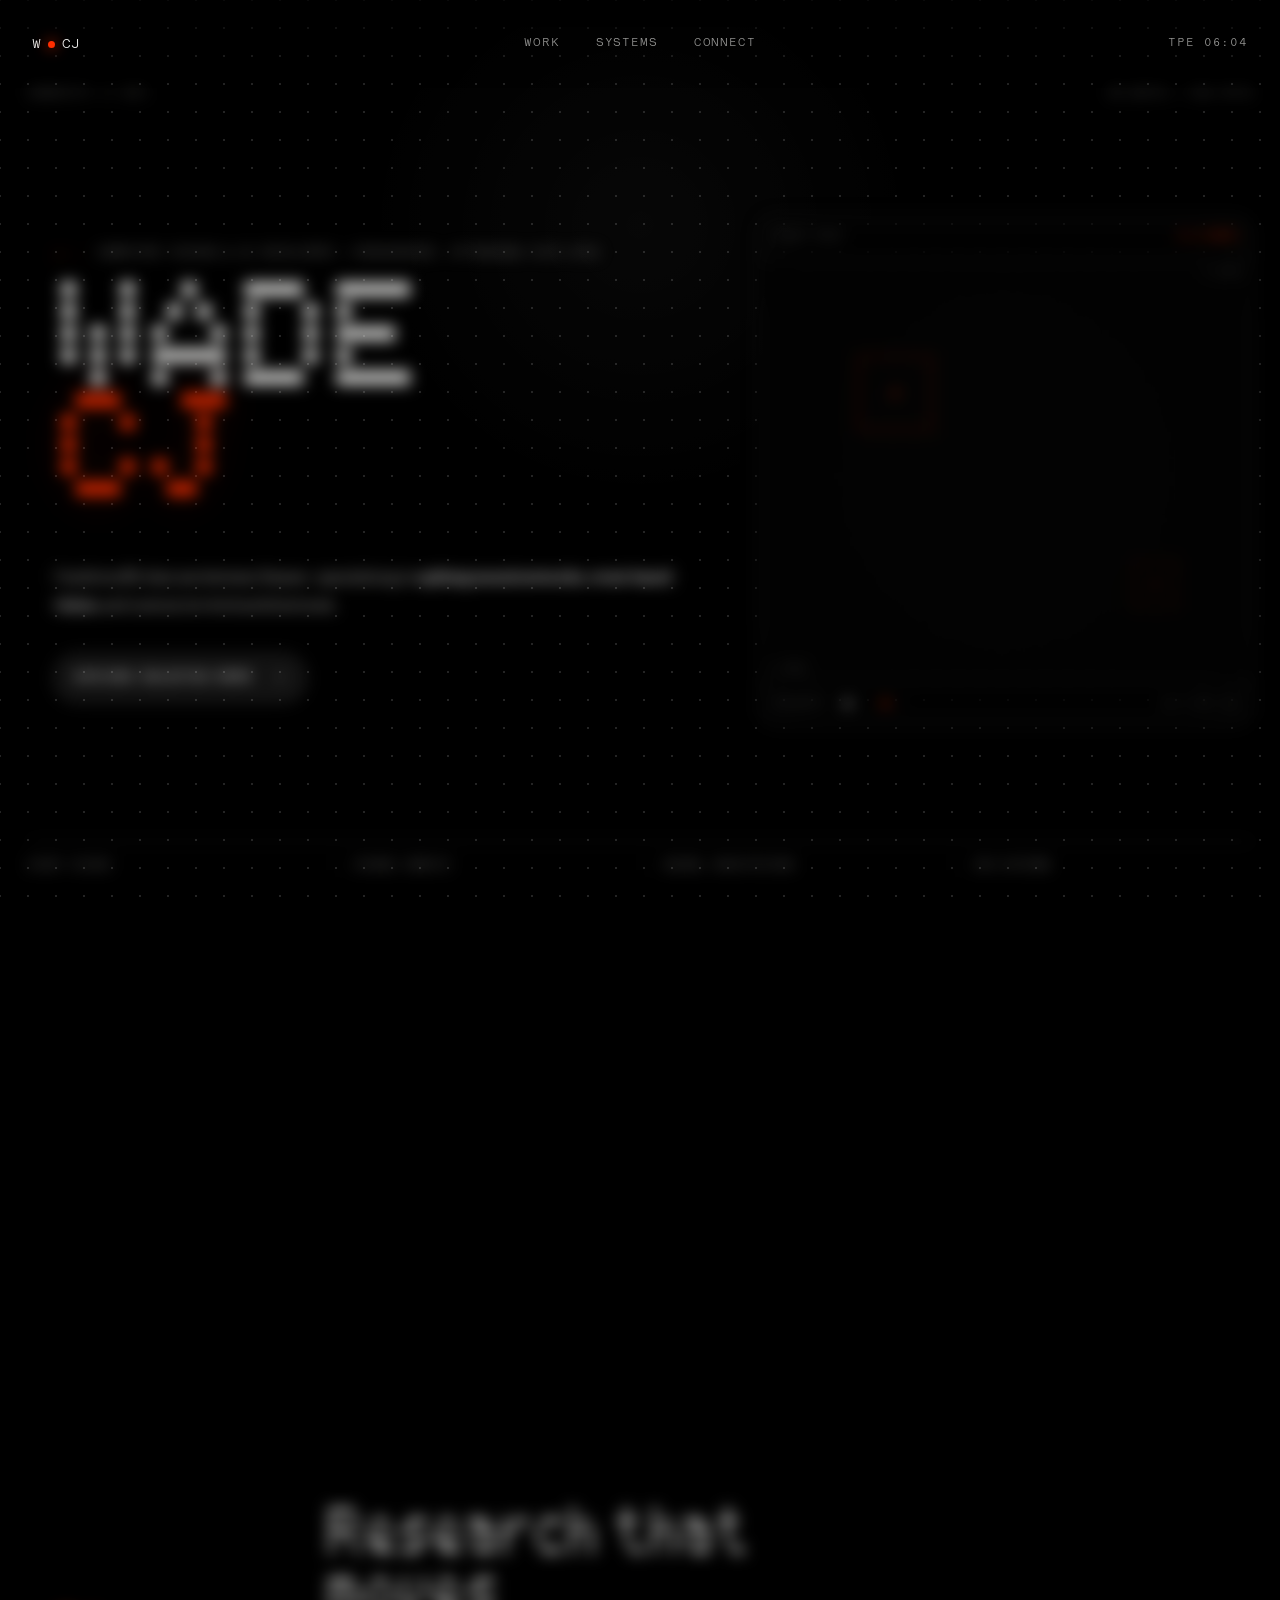
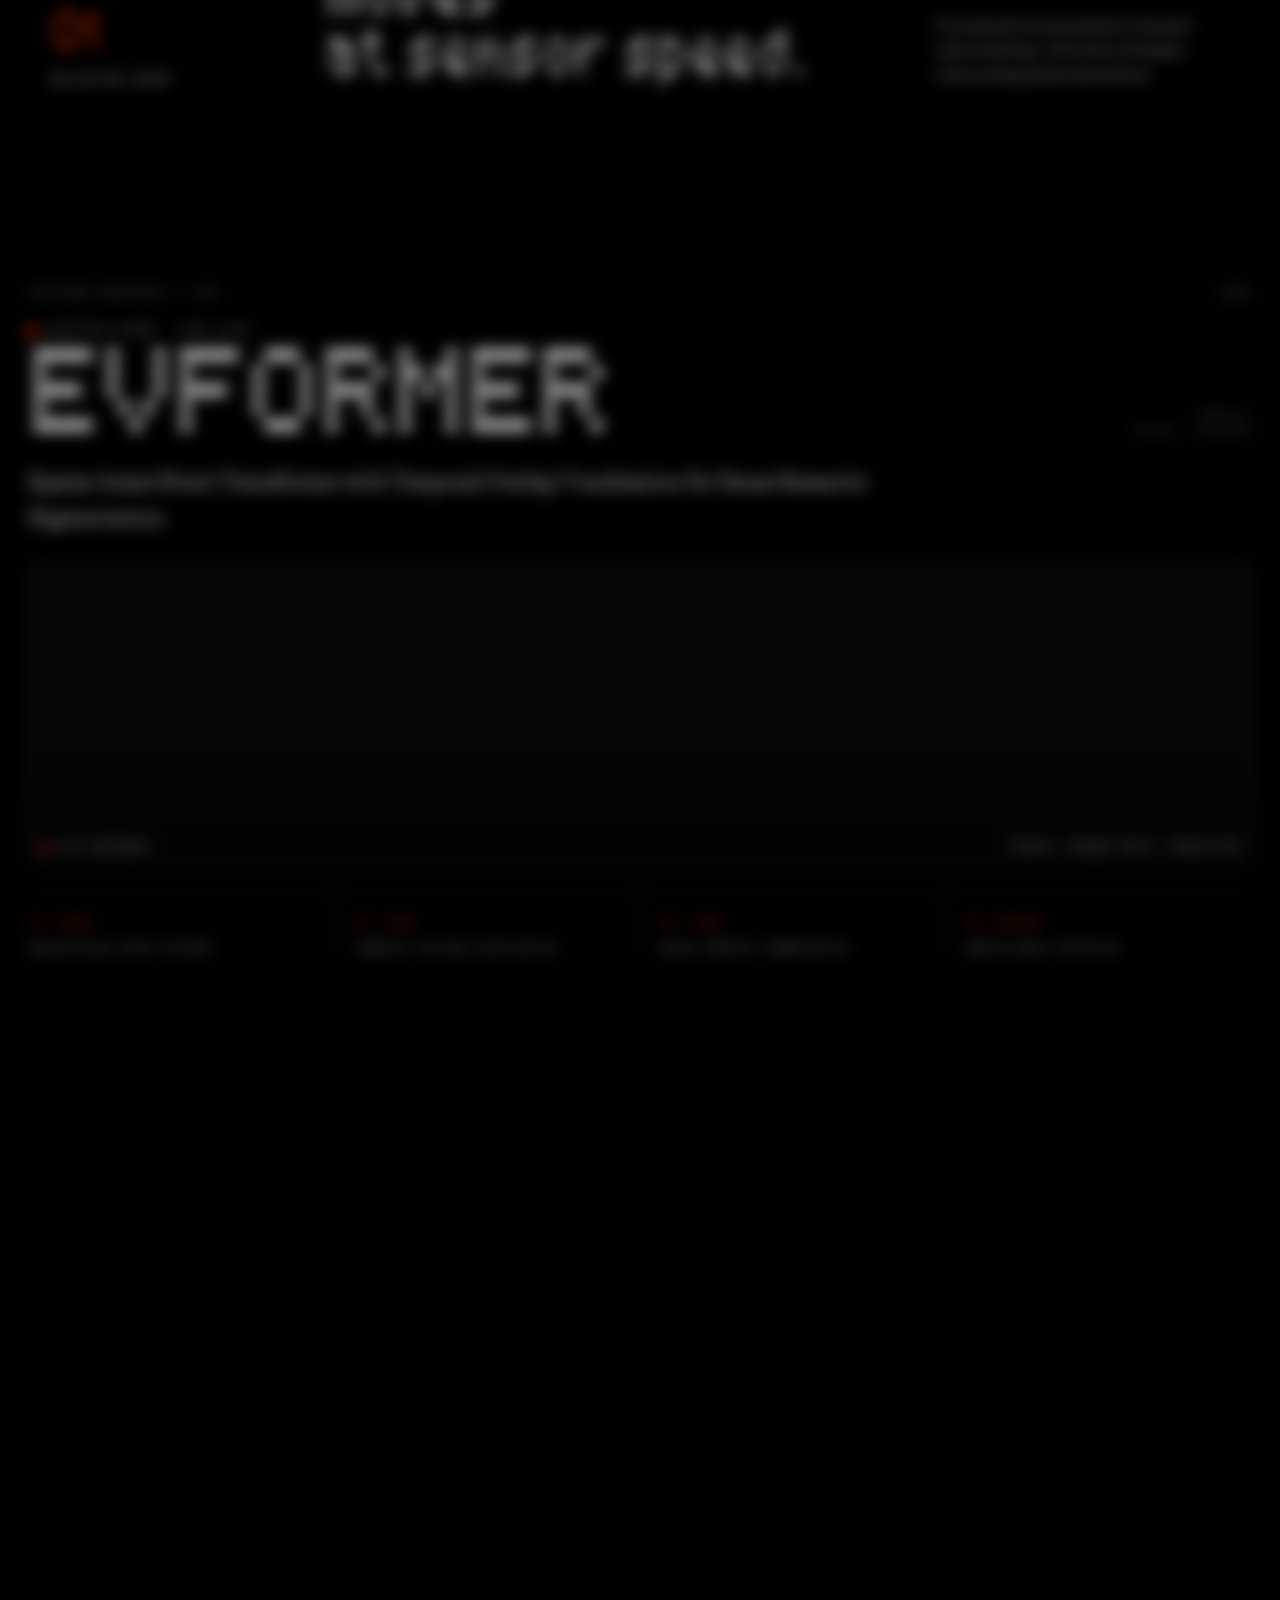
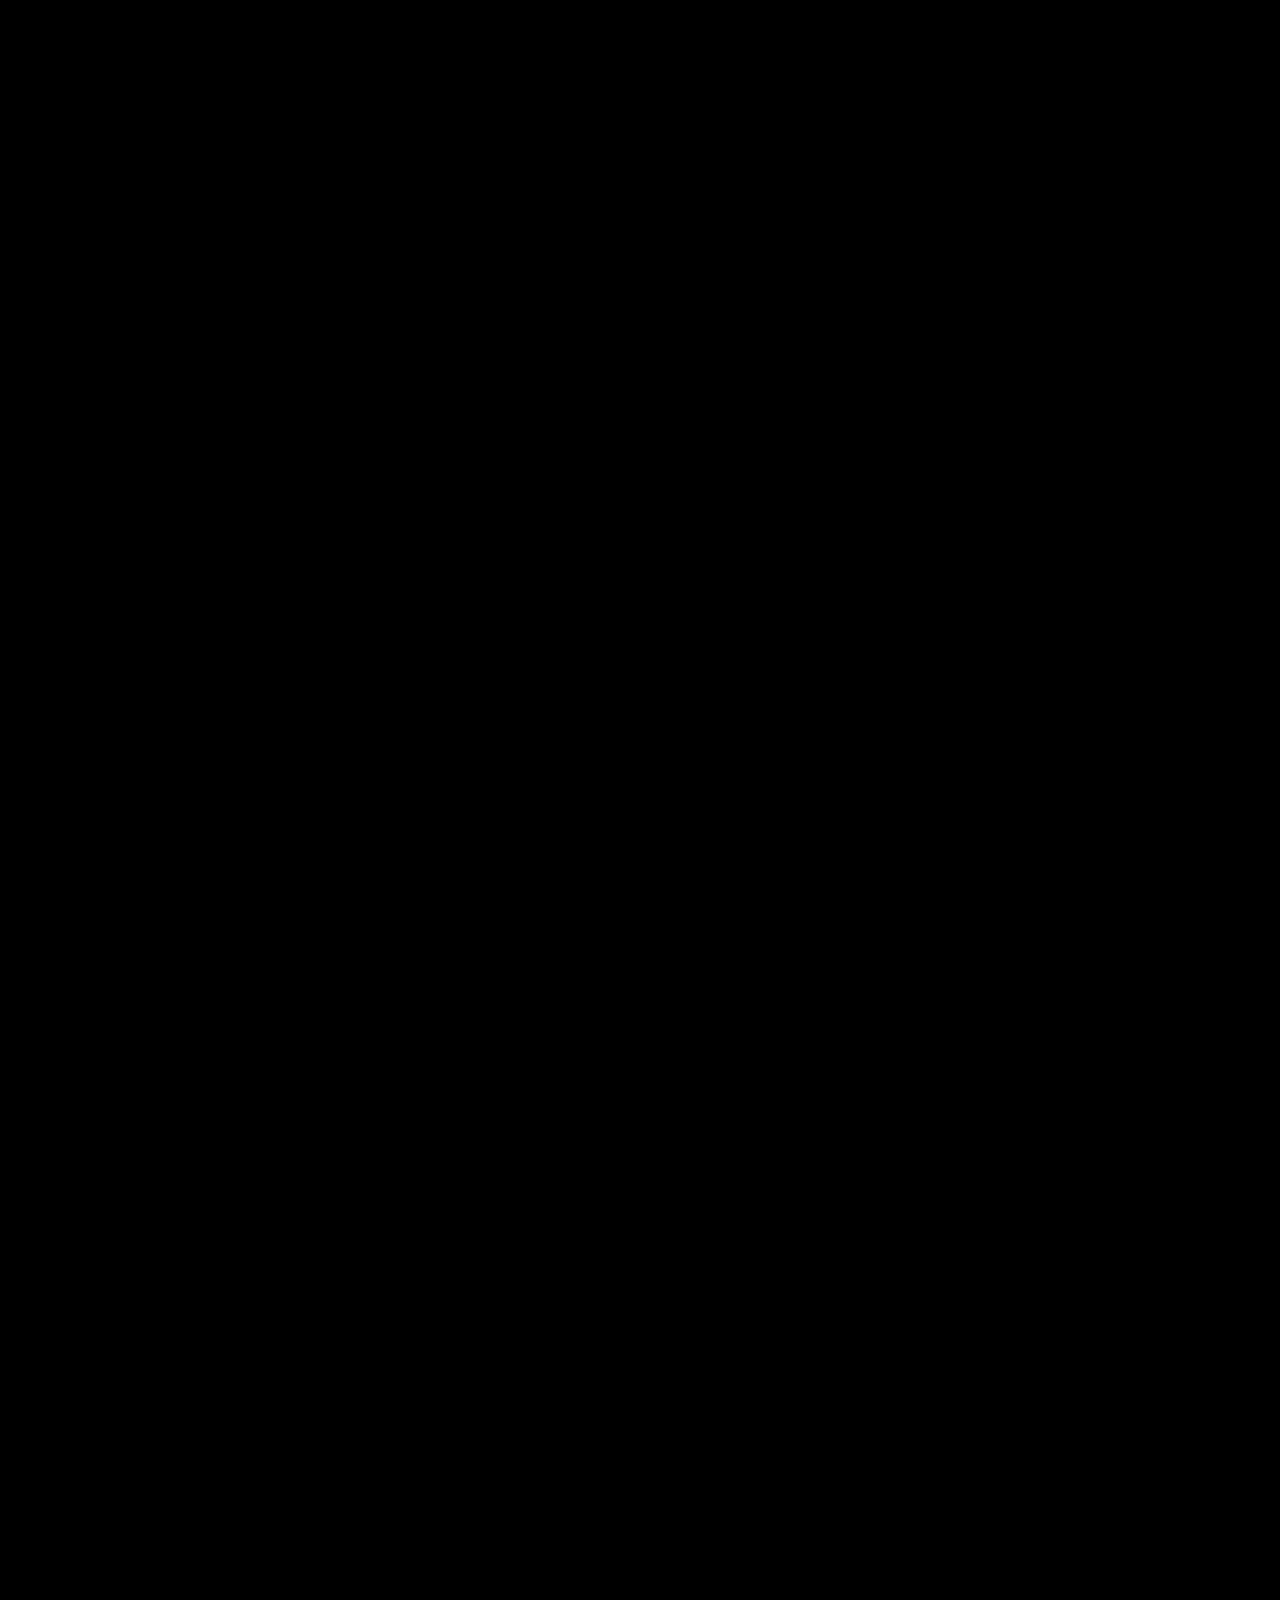
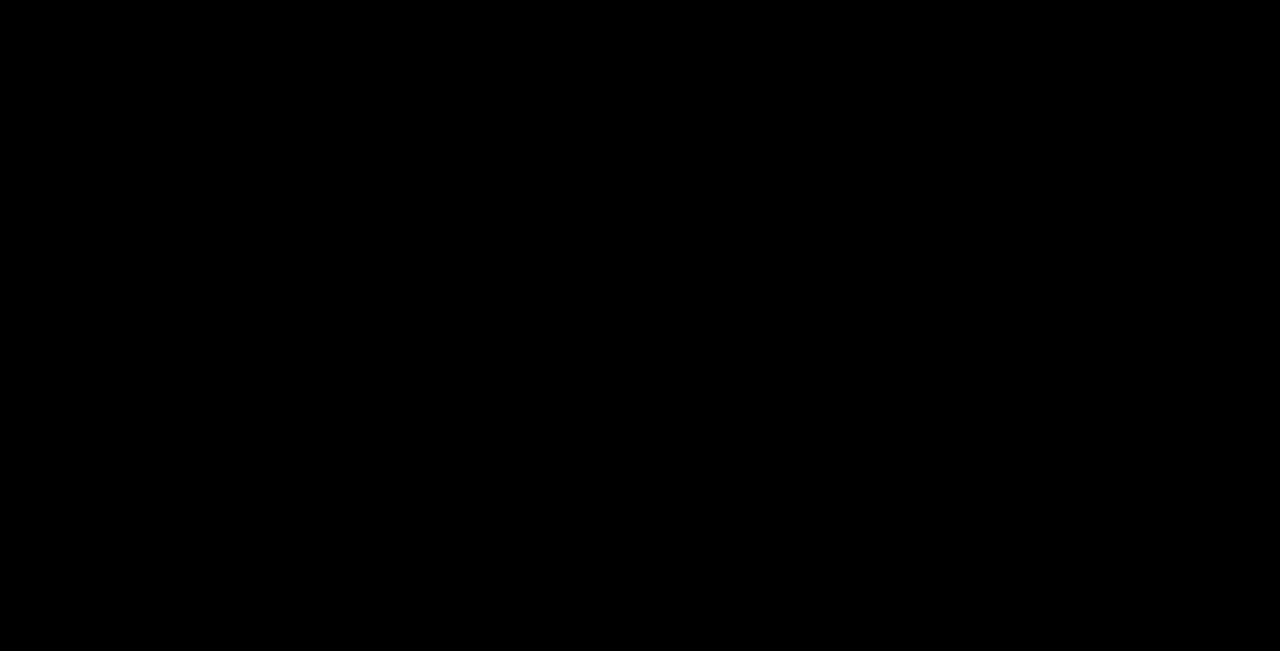
==== index.html @ f9ab69a1 "Add initial styles for the project including custom fonts and layout design" ====
<!doctype html>
<html lang="en">
  <head>
    <meta charset="UTF-8" />
    <meta name="viewport" content="width=device-width, initial-scale=1.0" />
    <meta
      name="description"
      content="Wade cJ"
    />
    <meta name="theme-color" content="#000000" />
    <title>Wade cJ — Computer Vision Researcher</title>
    <link rel="icon" href="favicon.svg" type="image/svg+xml" />
    <link rel="stylesheet" href="styles.css" />
    <script src="assets/portrait-edge-points.js" defer></script>
    <script src="script.js" defer></script>
  </head>
  <body>
    <a class="skip-link" href="#content">Skip to content</a>
    <div class="cursor-glow" aria-hidden="true"></div>

    <header class="site-header" aria-label="Primary navigation">
      <a class="monogram pressable" href="#top" aria-label="Wade cJ, home">
        <span>W</span><i></i><span>CJ</span>
      </a>
      <nav>
        <a href="#work">Work</a>
        <a href="#systems">Systems</a>
        <a href="#connect">Connect</a>
      </nav>
      <span class="header-index">TPE <span id="local-time">--:--</span></span>
    </header>

    <main id="content" class="page-shell">
      <section id="top" class="bento-card hero-card reveal" aria-labelledby="hero-title">
        <div class="card-chrome" aria-hidden="true">
          <span>IDENTITY // 001</span>
          <span>34.98°N — 135.75°E</span>
        </div>

        <div class="hero-copy">
          <div class="status-badge">
            <span class="status-loader" aria-hidden="true"> > > > > > > </span>
            <span>Computer vision & AI developer + researcher, attending CVCS 2026</span>
          </div>
          <p class="eyebrow"></p>
          <h1 id="hero-title">WADE<br /><span>CJ</span></h1>
          <p class="hero-tagline">
            I build stuffs that see between frames—specializing in
            <strong>spiking neural networks</strong>, <strong>event-based vision</strong>,
            and custom low-level architectures.
          </p>
          <div class="hero-actions">
            <a class="capsule-button pressable" href="#work">
              Explore selected work
              <span aria-hidden="true">↓</span>
            </a>
          </div>
        </div>

        <div class="hero-instrument" aria-label="Live event stream visualization">
          <div class="instrument-head">
            <span>EVENT FEED</span>
            <span class="live-readout">12.8 MEPS</span>
          </div>
          <div class="event-field" aria-hidden="true">
            <canvas id="event-canvas"></canvas>
            <div class="reticle reticle-a"></div>
            <div class="reticle reticle-b"></div>
            <span class="axis axis-x">X 0842</span>
            <span class="axis axis-y">Y 0196</span>
          </div>
          <div class="instrument-foot">
            <span>POLARITY <i class="positive"></i> + <i class="negative"></i> −</span>
            <span>Δt 0.001 ms</span>
          </div>
        </div>

        <div class="hero-meta" aria-label="Areas of focus">
          <span>EVENT VISION</span>
          <span>SPARSE COMPUTE</span>
          <span>NEURAL ARCHITECTURE</span>
          <span>GPU SYSTEMS</span>
        </div>
      </section>

      <section id="work" class="section-intro reveal" aria-labelledby="work-heading">
        <div>
          <span class="section-number">01</span>
          <p class="eyebrow">Selected work</p>
        </div>
        <h2 id="work-heading">Research that moves<br />at sensor speed.</h2>
        <p>
          From asynchronous perception to terminal-native rendering—built close to
          the signal, without hiding behind abstractions.
        </p>
      </section>

      <article class="bento-card publication-card reveal" aria-labelledby="evformer-title">
        <div class="card-chrome">
          <span>FEATURED RESEARCH // 002</span>
          <span>2026</span>
        </div>
        <div class="project-heading">
          <div>
            <span class="project-kind"><i></i> Accepted paper · CVCS 2026</span>
            <h2 id="evformer-title">EVFORMER</h2>
          </div>
          <span class="project-code">PAPER_01<br />STATUS / ACCEPTED</span>
        </div>
        <p class="project-lede">
          Sparse-Aware Event Transformer with Temporal Overlap Voxelization for
          Dense Semantic Segmentation.
        </p>

        <figure class="video-shell">
          <video autoplay loop muted playsinline preload="metadata">
            <source src="elements/chronospike_web.mp4" type="video/mp4" />
            Your browser does not support embedded video.
          </video>
          <figcaption>
            <span><i class="signal-dot"></i> LIVE INFERENCE</span>
            <span>EVENTS / GROUND TRUTH / PREDICTION</span>
          </figcaption>
        </figure>

        <div class="spec-strip">
          <div>
            <span>01 / INPUT</span>
            <p>Asynchronous event streams</p>
          </div>
          <div>
            <span>02 / CORE</span>
            <p>Temporal overlap voxelization</p>
          </div>
          <div>
            <span>03 / TASK</span>
            <p>Dense semantic segmentation</p>
          </div>
          <div>
            <span>04 / METHOD</span>
            <p>Sparse-aware attention</p>
          </div>
        </div>
      </article>

      <article class="bento-card terminal-card reveal" aria-labelledby="term-title">
        <div class="terminal-copy">
          <div class="card-chrome">
            <span>OPEN SOURCE // 003</span>
            <span>PUBLIC REPOSITORY</span>
          </div>
          <span class="project-kind"><i></i> Terminal rendering engine</span>
          <h2 id="term-title">TERM<wbr />RENDER3D</h2>
          <p class="project-lede">
            A high-performance renderer for images, video, cameras and 3D geometry—directly
            inside terminal buffers through ASCII, Unicode Braille and ANSI TrueColor.
          </p>
          <div class="stack-list" aria-label="Technology tags">
            <span>RASTERIZATION</span><span>CUDA</span><span>ANSI</span><span>3D GEOMETRY</span>
          </div>
          <a
            class="capsule-button capsule-light pressable"
            href="https://github.com/koji05303/termrender3d"
            target="_blank"
            rel="noreferrer"
          >
            View repository <span aria-hidden="true">↗</span>
          </a>
        </div>

        <div class="terminal-window" data-terminal-carousel aria-label="TermRender output preview">
          <div class="terminal-topbar">
            <span><i></i><i></i><i></i></span>
            <span>WADE@VISION: ~/TERMRENDER3D/<span data-terminal-path>BUFFER</span></span>
            <span data-terminal-count>01 / 07</span>
          </div>

          <div class="terminal-stage">
            <figure class="terminal-slide terminal-code-slide is-active" data-path="BUFFER" data-command="braille --color --fps 24">
              <pre aria-hidden="true"><code><span class="dim">$</span> python termrender.py video input.mp4 \
  --mode braille --color --fps 24

<span class="red">⣿⣿⣿⣿⣷⣄</span>      <span class="bright">⣀⣤⣶⣿⣿⣿⣿</span>
<span class="red">⣿⡿⠛⠻⣿⣿⣦</span>  <span class="bright">⣠⣿⣿⡿⠛⠉⠉</span>
<span class="red">⣿⡇  ⠈⢿⣿⣿</span><span class="bright">⣿⣿⣿⠋  ⣀⣀</span>
<span class="red">⣿⣧⡀  ⠈⣿⣿</span><span class="bright">⣿⣿⡇  ⣾⣿⣿</span>
<span class="red">⠹⣿⣿⣶⣾⣿⡿</span><span class="bright">⢿⣿⣿⣦⣀⣿⣿</span>
  <span class="red">⠉⠛⠛⠛⠉</span>    <span class="bright">⠙⠻⠿⠿⠛⠁</span>

<span class="dim">FRAME</span> 0842  <span class="dim">FPS</span> 24.0  <span class="dim">GPU</span> ON
<span class="red">▋</span></code></pre>
            </figure>
            <figure class="terminal-slide" data-path="AGERA.GIF" data-command="video agera.gif --mode braille --color">
              <img src="assets/termrender/agera.gif" alt="Animated ASCII rendering of a Koenigsegg Agera" loading="lazy" />
            </figure>
            <figure class="terminal-slide" data-path="SKULL.GIF" data-command="video skull.gif --mode braille --color">
              <img src="assets/termrender/skull.gif" alt="Animated green ASCII skull rendering" loading="lazy" />
            </figure>
            <figure class="terminal-slide" data-path="TEST-1.PNG" data-command="image test-1.png --mode braille --color">
              <img src="assets/termrender/test-1.png" alt="Color Braille portrait rendered by TermRender" loading="lazy" />
            </figure>
            <figure class="terminal-slide" data-path="TEST-2.PNG" data-command="image test-2.png --mode braille --color">
              <img src="assets/termrender/test-2.png" alt="Color Braille character portrait rendered by TermRender" loading="lazy" />
            </figure>
            <figure class="terminal-slide" data-path="CHAD.PNG" data-command="image chad.png --mode braille --color">
              <img src="assets/termrender/chad.png" alt="Color Braille portrait rendered by TermRender" loading="lazy" />
            </figure>
          </div>

          <div class="terminal-commandbar">
            <span><i aria-hidden="true">$</i> termrender.py <span data-terminal-command>braille --color --fps 24</span></span>
            <div class="terminal-pagination" aria-hidden="true">
              <i class="is-active"></i><i></i><i></i><i></i><i></i><i></i><i></i>
            </div>
            <div class="terminal-nav">
              <button class="pressable" type="button" data-terminal-prev aria-label="Previous terminal output">←</button>
              <button class="pressable" type="button" data-terminal-next aria-label="Next terminal output">→</button>
            </div>
          </div>
        </div>
      </article>

      <section id="systems" class="bento-card systems-card reveal" aria-labelledby="systems-title">
        <div class="card-chrome">
          <span>CORE ENGINE // 004</span>
          <span>CAPABILITY MATRIX</span>
        </div>
        <div class="systems-heading">
          <div>
            <p class="eyebrow">System specifications</p>
            <h2 id="systems-title">UNDER THE<br />ABSTRACTION.</h2>
          </div>
          <p>
            Focused on the computational substrate: custom operators, memory-aware
            pipelines, sparse representations, and real-time deployment.
          </p>
        </div>

        <div class="matrix-grid">
          <article class="matrix-item">
            <span class="matrix-index">01</span>
            <h3>Parallel Computing<br />&amp; CUDA</h3>
            <p>Custom CUDA kernels · TensorRT optimization · GPU memory management · parallel acceleration</p>
            <div class="meter"><i style="--meter: 92%"></i></div>
          </article>
          <article class="matrix-item">
            <span class="matrix-index">02</span>
            <h3>Neural<br />Architectures</h3>
            <p>Spiking neural networks · Vision Transformers · sparse event processing · custom layers</p>
            <div class="meter"><i style="--meter: 96%"></i></div>
          </article>
          <article class="matrix-item">
            <span class="matrix-index">03</span>
            <h3>Systems &amp;<br />Programming</h3>
            <p>C++17/20 · modern Python · Linux systems · real-time inference · embedded edge deployment</p>
            <div class="meter"><i style="--meter: 88%"></i></div>
          </article>
          <article class="matrix-item">
            <span class="matrix-index">04</span>
            <h3>Computer<br />Vision</h3>
            <p>Dense segmentation · event sensors · 3D geometry · software rasterization · temporal modeling</p>
            <div class="meter"><i style="--meter: 94%"></i></div>
          </article>
        </div>
      </section>

      <footer id="connect" class="bento-card footer-card reveal">
        <div class="footer-signal" aria-hidden="true">
          <span>●</span><span>●</span><span>●</span><span>●</span><span>●</span>
        </div>
        <p class="eyebrow">Have a difficult vision problem?</p>
        <h2>LET'S BUILD WHAT<br /><span>SEES NEXT.</span></h2>
        <div class="connect-links">
          <a class="capsule-button capsule-light pressable" href="mailto:face11142@gmail.com">
            Email Wade <span aria-hidden="true">↗</span>
          </a>
          <a
            class="capsule-button capsule-outline pressable"
            href="https://github.com/koji05303"
            target="_blank"
            rel="noreferrer"
          >
            GitHub / @koji05303 <span aria-hidden="true">↗</span>
          </a>
        </div>
        <div class="footer-meta">
          <span>HAND-CRAFTED WITH VANILLA JS + PURE CSS</span>
          <span>NO FRAMEWORKS // ZERO RUNTIME DEPENDENCIES</span>
          <span>© <span id="year">2026</span> WADE CJ</span>
        </div>
      </footer>
    </main>
  </body>
</html>
---- styles.css ----
@font-face {
  font-family: "Ndot 55";
  src: url("fonts/nothingfont-main/fonts/Ndot55-Regular.otf") format("opentype");
  font-style: normal;
  font-weight: 400;
  font-display: swap;
}

@font-face {
  font-family: "NType 82";
  src: url("fonts/nothingfont-main/fonts/NType82-Regular.otf") format("opentype");
  font-style: normal;
  font-weight: 400;
  font-display: swap;
}

@font-face {
  font-family: "NType 82";
  src: url("fonts/nothingfont-main/fonts/NType82-Headline.otf") format("opentype");
  font-style: normal;
  font-weight: 600;
  font-display: swap;
}

@font-face {
  font-family: "Lettera Mono LL";
  src: url("fonts/nothingfont-main/fonts/LetteraMonoLL-Light.otf") format("opentype");
  font-style: normal;
  font-weight: 300;
  font-display: swap;
}

@font-face {
  font-family: "Lettera Mono LL";
  src: url("fonts/nothingfont-main/fonts/LetteraMonoLL-Regular.otf") format("opentype");
  font-style: normal;
  font-weight: 400;
  font-display: swap;
}

@font-face {
  font-family: "Lettera Mono LL";
  src: url("fonts/nothingfont-main/fonts/LetteraMonoLL-Medium.otf") format("opentype");
  font-style: normal;
  font-weight: 500;
  font-display: swap;
}

:root {
  --bg: #000;
  --surface: rgba(18, 18, 18, 0.78);
  --surface-heavy: rgba(10, 10, 10, 0.94);
  --line: rgba(255, 255, 255, 0.13);
  --line-bright: rgba(255, 255, 255, 0.28);
  --text: #f5f5f3;
  --secondary: #9a9a98;
  --dim: #5d5d5b;
  --red: #ff2e00;
  --radius: 24px;
  --display: "Ndot 55", ui-monospace, monospace;
  --body: "NType 82", -apple-system, BlinkMacSystemFont, "Segoe UI", sans-serif;
  --mono: "Lettera Mono LL", "SFMono-Regular", Consolas, monospace;
}

* {
  box-sizing: border-box;
}

html {
  color-scheme: dark;
  scroll-behavior: smooth;
  scroll-snap-type: y mandatory;
}

body {
  min-width: 320px;
  margin: 0;
  position: relative;
  isolation: isolate;
  background-color: var(--bg);
  background-image: radial-gradient(circle, rgba(255, 255, 255, 0.15) 0.7px, transparent 0.85px);
  background-position: 14px 14px;
  background-size: 28px 28px;
  background-attachment: fixed;
  color: var(--text);
  font-family: var(--body);
  -webkit-font-smoothing: antialiased;
  text-rendering: optimizeLegibility;
  overflow-x: hidden;
}

::selection {
  background: var(--red);
  color: white;
}

a {
  color: inherit;
}

.skip-link {
  position: fixed;
  z-index: 100;
  top: 0.75rem;
  left: 0.75rem;
  padding: 0.75rem 1rem;
  background: white;
  color: black;
  transform: translateY(-180%);
}

.skip-link:focus {
  transform: translateY(0);
}

.cursor-glow {
  position: fixed;
  z-index: -1;
  width: 42rem;
  height: 42rem;
  left: 0;
  top: 0;
  border-radius: 50%;
  pointer-events: none;
  opacity: 0.7;
  background: radial-gradient(circle, rgba(255, 255, 255, 0.045), transparent 63%);
  transform: translate3d(calc(var(--pointer-x, 50vw) - 50%), calc(var(--pointer-y, 25vh) - 50%), 0);
}

.site-header {
  position: fixed;
  z-index: 20;
  top: 0;
  left: 0;
  width: 100%;
  height: 88px;
  margin: 0;
  padding: 0 32px;
  display: grid;
  grid-template-columns: 1fr auto 1fr;
  align-items: center;
  background: linear-gradient(to bottom, rgba(0, 0, 0, 0.72), transparent);
}

.monogram {
  width: max-content;
  display: flex;
  align-items: center;
  gap: 7px;
  font-family: var(--mono);
  font-size: 0.8rem;
  text-decoration: none;
  will-change: transform;
}

.monogram i {
  width: 7px;
  height: 7px;
  border-radius: 50%;
  background: var(--red);
  box-shadow: 0 0 14px var(--red);
}

.site-header nav {
  display: flex;
  align-items: center;
  gap: 2.25rem;
}

.site-header nav a,
.header-index {
  color: var(--secondary);
  font-family: var(--mono);
  font-size: 0.68rem;
  letter-spacing: 0.08em;
  text-decoration: none;
  text-transform: uppercase;
}

.site-header nav a {
  position: relative;
  transition: color 160ms linear;
}

.site-header nav a::after {
  content: "";
  position: absolute;
  right: 0;
  bottom: -7px;
  left: 0;
  height: 1px;
  background: var(--red);
  transform: scaleX(0);
  transform-origin: right;
  transition: transform 240ms cubic-bezier(0.2, 0.8, 0.2, 1);
}

.site-header nav a:hover,
.site-header nav a:focus-visible {
  color: white;
}

.site-header nav a:hover::after,
.site-header nav a:focus-visible::after {
  transform: scaleX(1);
  transform-origin: left;
}

.header-index {
  justify-self: end;
}

.page-shell {
  width: 100%;
  margin: 0;
  display: grid;
  gap: 0;
}

.page-shell > * {
  min-height: 100svh;
  scroll-snap-align: start;
  scroll-snap-stop: always;
}

.bento-card {
  position: relative;
  isolation: isolate;
  overflow: hidden;
  border: 0;
  border-radius: 0;
  background: transparent;
  box-shadow: none;
}

.card-chrome {
  display: flex;
  justify-content: space-between;
  align-items: center;
  gap: 1rem;
  color: var(--dim);
  font-family: var(--mono);
  font-size: 0.62rem;
  font-weight: 500;
  letter-spacing: 0.1em;
  text-transform: uppercase;
}

.hero-card {
  min-height: 100svh;
  padding: 112px 28px 28px;
  display: grid;
  grid-template: auto 1fr auto / minmax(0, 1.15fr) minmax(360px, 0.85fr);
  column-gap: clamp(2rem, 5vw, 7rem);
}

.hero-card::after {
  content: none;
}

.hero-card > .card-chrome {
  grid-column: 1 / -1;
}

.hero-copy {
  min-width: 0;
  align-self: center;
  padding: clamp(3rem, 8vh, 7.5rem) 0 4rem clamp(0rem, 2vw, 2rem);
}

.status-badge,
.project-kind {
  display: inline-flex;
  align-items: center;
  gap: 0.65rem;
  color: var(--secondary);
  font-family: var(--mono);
  font-size: 0.66rem;
  letter-spacing: 0.08em;
  text-transform: uppercase;
}

.status-loader {
  width: 2.1rem;
  flex: none;
  overflow: hidden;
  color: transparent;
  background: linear-gradient(
    90deg,
    rgba(255, 46, 0, 0.12) 0%,
    rgba(255, 46, 0, 0.45) 28%,
    #ff2e00 50%,
    rgba(255, 46, 0, 0.45) 72%,
    rgba(255, 46, 0, 0.12) 100%
  );
  background-size: 220% 100%;
  background-position: 100% 50%;
  background-clip: text;
  -webkit-background-clip: text;
  font-family: var(--display);
  font-size: 1rem;
  line-height: 0.6;
  letter-spacing: 0.13em;
  white-space: nowrap;
  animation: status-gradient 2.8s ease-in-out infinite alternate;
}

@keyframes status-gradient {
  0% { background-position: 100% 50%; opacity: 0.42; }
  50% { opacity: 1; }
  100% { background-position: 0% 50%; opacity: 0.42; }
}

.signal-dot,
.project-kind i {
  width: 7px;
  height: 7px;
  flex: none;
  border-radius: 50%;
  background: var(--red);
  box-shadow: 0 0 10px rgba(255, 46, 0, 0.9);
  animation: signal-pulse 1.8s ease-in-out infinite;
}

@keyframes signal-pulse {
  50% { opacity: 0.35; transform: scale(0.78); }
}

.eyebrow {
  margin: 1.8rem 0 1rem;
  color: var(--secondary);
  font-family: var(--mono);
  font-size: 0.7rem;
  font-weight: 500;
  letter-spacing: 0.11em;
  text-transform: uppercase;
}

.hero-copy h1 {
  margin: 0;
  font-family: var(--display);
  font-size: clamp(5rem, 11.5vw, 11rem);
  font-weight: 400;
  letter-spacing: 0.025em;
  line-height: 0.75;
}

.hero-copy h1 span {
  color: var(--red);
  text-shadow: 0 0 40px rgba(255, 46, 0, 0.18);
}

.hero-tagline {
  max-width: 44rem;
  margin: clamp(2.8rem, 6vh, 5rem) 0 0;
  color: #c1c1bf;
  font-size: clamp(1rem, 1.25vw, 1.2rem);
  line-height: 1.72;
}

.hero-tagline strong {
  color: white;
  font-weight: 600;
}

.hero-actions {
  margin-top: 2.1rem;
  display: flex;
  align-items: center;
  gap: 1.5rem;
  flex-wrap: wrap;
}

.capsule-button {
  min-height: 48px;
  padding: 0.85rem 1.25rem;
  display: inline-flex;
  justify-content: center;
  align-items: center;
  gap: 1.5rem;
  border: 1px solid rgba(255, 255, 255, 0.2);
  border-radius: 999px;
  background: rgba(255, 255, 255, 0.07);
  color: white;
  font-family: var(--mono);
  font-size: 0.68rem;
  font-weight: 500;
  letter-spacing: 0.04em;
  text-decoration: none;
  text-transform: uppercase;
  transition: border-color 180ms linear, background 180ms linear;
  will-change: transform;
}

.capsule-button:hover,
.capsule-button:focus-visible {
  border-color: rgba(255, 255, 255, 0.55);
  background: rgba(255, 255, 255, 0.12);
}

.capsule-light {
  border-color: white;
  background: white;
  color: black;
}

.capsule-light:hover,
.capsule-light:focus-visible {
  border-color: #d8d8d6;
  background: #d8d8d6;
}

.capsule-outline {
  background: transparent;
}

.text-link {
  color: var(--secondary);
  font-family: var(--mono);
  font-size: 0.67rem;
  text-underline-offset: 5px;
  transition: color 160ms linear;
}

.text-link:hover {
  color: white;
}

.hero-instrument {
  min-width: 0;
  align-self: center;
  height: clamp(310px, 43vw, 510px);
  border: 1px solid var(--line);
  border-radius: 18px;
  background: rgba(0, 0, 0, 0.75);
  box-shadow: inset 0 0 70px rgba(255, 255, 255, 0.025);
  overflow: hidden;
}

.instrument-head,
.instrument-foot {
  height: 42px;
  padding: 0 14px;
  display: flex;
  align-items: center;
  justify-content: space-between;
  color: var(--dim);
  font-family: var(--mono);
  font-size: 0.57rem;
  letter-spacing: 0.08em;
}

.instrument-head {
  border-bottom: 1px solid var(--line);
}

.instrument-foot {
  border-top: 1px solid var(--line);
}

.live-readout {
  color: var(--red);
}

.instrument-foot i {
  width: 5px;
  height: 5px;
  margin: 0 3px 0 10px;
  display: inline-block;
}

.instrument-foot .positive { background: white; }
.instrument-foot .negative { background: var(--red); }

.event-field {
  position: relative;
  height: calc(100% - 84px);
  overflow: hidden;
  background-color: #030303;
  background-image: radial-gradient(circle, rgba(255,255,255,.16) .75px, transparent .9px);
  background-position: 11px 11px;
  background-size: 22px 22px;
}

.event-field::after {
  content: "";
  position: absolute;
  inset: 0;
  background: radial-gradient(circle at center, transparent 20%, rgba(0,0,0,.55) 95%);
  pointer-events: none;
}

#event-canvas {
  width: 100%;
  height: 100%;
  display: block;
}

.reticle {
  position: absolute;
  z-index: 2;
  width: 74px;
  height: 74px;
  border: 1px solid rgba(255, 46, 0, 0.45);
  pointer-events: none;
}

.reticle::before,
.reticle::after {
  content: "";
  position: absolute;
  background: var(--red);
}

.reticle::before { width: 9px; height: 1px; left: 50%; top: 50%; transform: translateX(-50%); }
.reticle::after { width: 1px; height: 9px; left: 50%; top: 50%; transform: translateY(-50%); }
.reticle-a { left: 20%; top: 23%; }
.reticle-b { right: 15%; bottom: 18%; width: 45px; height: 45px; opacity: 0.55; }

.axis {
  position: absolute;
  z-index: 2;
  color: var(--dim);
  font-family: var(--mono);
  font-size: 0.52rem;
}

.axis-x { bottom: 9px; left: 11px; }
.axis-y { top: 9px; right: 11px; }

.hero-meta {
  grid-column: 1 / -1;
  padding: 18px 0 0;
  border-top: 1px solid var(--line);
  display: grid;
  grid-template-columns: repeat(4, 1fr);
  gap: 1rem;
  color: var(--secondary);
  font-family: var(--mono);
  font-size: 0.58rem;
  letter-spacing: 0.09em;
}

.hero-meta span:not(:first-child) {
  padding-left: 1rem;
  border-left: 1px solid var(--line);
}

.section-intro {
  min-height: 100svh;
  padding: 7rem clamp(1rem, 4vw, 4rem);
  display: grid;
  grid-template-columns: 0.5fr 1.25fr 0.65fr;
  align-items: end;
  gap: 3rem;
}

.section-number {
  color: var(--red);
  font-family: var(--display);
  font-size: 3.2rem;
  letter-spacing: 0.025em;
}

.section-intro .eyebrow {
  margin: 1rem 0 0;
}

.section-intro h2,
.systems-heading h2,
.footer-card h2 {
  margin: 0;
  font-family: var(--display);
  font-weight: 400;
  letter-spacing: 0.025em;
  line-height: 0.95;
}

.section-intro h2 {
  font-size: clamp(2.3rem, 5vw, 5.5rem);
}

.section-intro > p,
.systems-heading > p {
  margin: 0;
  color: var(--secondary);
  font-size: 0.9rem;
  line-height: 1.7;
}

.publication-card,
.systems-card {
  padding: 112px 28px 28px;
}

.project-heading {
  margin-top: clamp(2rem, 4.5vh, 3.5rem);
  display: flex;
  justify-content: space-between;
  align-items: end;
  gap: 2rem;
}

.project-heading h2,
.terminal-copy h2 {
  margin: 0.6rem 0 0;
  font-family: var(--display);
  font-weight: 400;
  letter-spacing: 0.025em;
  line-height: 0.87;
}

.project-heading h2 {
  font-size: clamp(4rem, 10vw, 9.5rem);
}

.project-code {
  padding-bottom: 0.6rem;
  color: var(--dim);
  font-family: var(--mono);
  font-size: 0.6rem;
  line-height: 1.7;
  text-align: right;
}

.project-lede {
  max-width: 55rem;
  margin: 1.5rem 0 2.7rem;
  color: #b7b7b4;
  font-size: clamp(1rem, 1.8vw, 1.45rem);
  line-height: 1.55;
}

.video-shell {
  position: relative;
  width: 100%;
  aspect-ratio: 4 / 1;
  margin: 0;
  border: 1px solid var(--line);
  border-radius: 16px;
  overflow: hidden;
  background: #050505;
}

.video-shell::after {
  content: "";
  position: absolute;
  inset: 0;
  pointer-events: none;
  background:
    linear-gradient(to bottom, transparent 55%, rgba(0,0,0,.58)),
    repeating-linear-gradient(to bottom, transparent 0, transparent 3px, rgba(255,255,255,.025) 4px);
}

.video-shell video {
  width: 100%;
  height: 100%;
  display: block;
  object-fit: cover;
}

.video-shell figcaption {
  position: absolute;
  z-index: 2;
  right: 13px;
  bottom: 12px;
  left: 13px;
  display: flex;
  justify-content: space-between;
  color: rgba(255,255,255,.72);
  font-family: var(--mono);
  font-size: 0.55rem;
  letter-spacing: .08em;
}

.video-shell figcaption span {
  display: flex;
  align-items: center;
  gap: .5rem;
}

.video-shell figcaption .signal-dot {
  width: 5px;
  height: 5px;
}

.spec-strip {
  display: grid;
  grid-template-columns: repeat(4, 1fr);
  border-top: 1px solid var(--line);
  margin-top: 2.3rem;
}

.spec-strip > div {
  padding: 1.4rem 1.2rem 0 0;
}

.spec-strip > div + div {
  padding-left: 1.2rem;
  border-left: 1px solid var(--line);
}

.spec-strip span,
.matrix-index {
  color: var(--red);
  font-family: var(--mono);
  font-size: 0.56rem;
  letter-spacing: 0.08em;
}

.spec-strip p {
  margin: 0.7rem 0 0;
  color: var(--secondary);
  font-family: var(--mono);
  font-size: 0.66rem;
  line-height: 1.55;
}

.terminal-card {
  min-height: 100svh;
  padding-top: 88px;
  display: grid;
  grid-template-columns: 0.88fr 1.12fr;
  background: transparent;
}

.terminal-copy {
  padding: 28px;
  display: flex;
  flex-direction: column;
  align-items: flex-start;
}

.terminal-copy .card-chrome {
  width: 100%;
  margin-bottom: auto;
}

.terminal-copy h2 {
  max-width: 100%;
  font-size: clamp(3.2rem, 6vw, 6.5rem);
}

.terminal-copy .project-lede {
  font-size: clamp(.95rem, 1.3vw, 1.15rem);
  line-height: 1.65;
}

.stack-list {
  margin: 0 0 2.3rem;
  display: flex;
  flex-wrap: wrap;
  gap: 7px;
}

.stack-list span {
  padding: 0.55rem 0.7rem;
  border: 1px solid var(--line);
  border-radius: 5px;
  color: var(--secondary);
  font-family: var(--mono);
  font-size: 0.55rem;
  letter-spacing: 0.07em;
}

.terminal-window {
  position: relative;
  min-width: 0;
  margin: 18px 18px 18px 0;
  display: grid;
  grid-template-rows: 44px minmax(0, 1fr) 48px;
  border: 1px solid rgba(255,255,255,.16);
  border-radius: 18px;
  background: #030303;
  overflow: hidden;
  box-shadow: inset 0 0 120px rgba(255, 46, 0, 0.035);
}

.terminal-topbar {
  position: relative;
  z-index: 6;
  height: 44px;
  padding: 0 13px;
  border-bottom: 1px solid var(--line);
  display: grid;
  grid-template-columns: 1fr auto 1fr;
  align-items: center;
  color: var(--dim);
  font-family: var(--mono);
  font-size: 0.54rem;
  letter-spacing: .05em;
}

.terminal-topbar > span:last-child {
  justify-self: end;
}

.terminal-topbar i {
  width: 7px;
  height: 7px;
  margin-right: 5px;
  display: inline-block;
  border: 1px solid #656565;
  border-radius: 50%;
}

.terminal-topbar i:first-child {
  border-color: var(--red);
  background: var(--red);
}

.terminal-stage {
  position: relative;
  min-height: 0;
  overflow: hidden;
  background-color: #030303;
  background-image: radial-gradient(circle, rgba(255,255,255,.16) .75px, transparent .9px);
  background-position: 11px 11px;
  background-size: 22px 22px;
}

.terminal-stage::after {
  content: "";
  position: absolute;
  z-index: 4;
  inset: 0;
  pointer-events: none;
  background: radial-gradient(ellipse at center, transparent 56%, rgba(0,0,0,.3) 100%);
}

.terminal-slide {
  position: absolute;
  inset: 0;
  margin: 0;
  display: grid;
  place-items: center;
  opacity: 0;
  visibility: hidden;
  transform: scale(1.018);
  transition:
    opacity 600ms linear,
    transform 900ms cubic-bezier(.2,.8,.2,1),
    visibility 0s linear 900ms;
}

.terminal-slide.is-active {
  z-index: 2;
  opacity: 1;
  visibility: visible;
  transform: scale(1);
  transition-delay: 0s;
}

.terminal-slide img {
  width: 100%;
  height: 100%;
  padding: clamp(1rem, 2.5vw, 2.25rem);
  display: block;
  object-fit: contain;
  filter: saturate(.9) contrast(1.04);
}

.terminal-slide[data-path="AGERA.GIF"] img,
.terminal-slide[data-path="SKULL.GIF"] img {
  padding: 0;
  object-fit: cover;
}

.terminal-slide[data-path="AGERA.GIF"] img {
  transform: scale(1.7);
  transform-origin: 82% 50%;
}

.terminal-slide[data-path="SKULL.GIF"] img {
  transform: scale(1.3);
}

.terminal-code-slide {
  place-items: stretch;
}

.terminal-window pre {
  margin: 0;
  padding: clamp(2rem, 5vw, 5.5rem) clamp(1.5rem, 4vw, 4.8rem);
  color: #a3a3a0;
  font-family: var(--mono);
  font-size: clamp(.58rem, 1.06vw, .95rem);
  line-height: 1.58;
  white-space: pre-wrap;
}

.terminal-window .red { color: var(--red); text-shadow: 0 0 12px rgba(255,46,0,.25); }
.terminal-window .bright { color: #efefec; }
.terminal-window .dim { color: #575755; }

.terminal-commandbar {
  position: relative;
  z-index: 7;
  min-width: 0;
  padding: 0 10px 0 14px;
  border-top: 1px solid var(--line);
  display: grid;
  grid-template-columns: minmax(0, 1fr) auto minmax(0, 1fr);
  align-items: center;
  gap: 1rem;
  background: rgba(3,3,3,.9);
  color: var(--dim);
  font-family: var(--mono);
  font-size: .52rem;
  letter-spacing: .045em;
}

.terminal-commandbar > span {
  overflow: hidden;
  text-overflow: ellipsis;
  white-space: nowrap;
}

.terminal-commandbar > span i {
  color: var(--red);
  font-style: normal;
}

.terminal-commandbar [data-terminal-command] {
  color: var(--secondary);
}

.terminal-pagination {
  display: flex;
  align-items: center;
  gap: 5px;
}

.terminal-pagination i {
  width: 3px;
  height: 3px;
  border-radius: 50%;
  background: #494947;
  transition: width 300ms cubic-bezier(.2,.8,.2,1), background 200ms linear;
}

.terminal-pagination i.is-active {
  width: 12px;
  border-radius: 99px;
  background: var(--red);
}

.terminal-nav {
  justify-self: end;
  display: flex;
  gap: 4px;
}

.terminal-nav button {
  width: 29px;
  height: 29px;
  padding: 0;
  border: 1px solid var(--line);
  border-radius: 50%;
  background: transparent;
  color: var(--secondary);
  font: inherit;
  cursor: pointer;
  will-change: transform;
}

.terminal-nav button:hover,
.terminal-nav button:focus-visible {
  border-color: rgba(255,255,255,.45);
  color: white;
}

.systems-card {
  min-height: 100svh;
}

.systems-heading {
  margin: clamp(4rem, 8vw, 8rem) 0 4rem;
  display: grid;
  grid-template-columns: 1.25fr .75fr;
  align-items: end;
  gap: 4rem;
}

.systems-heading .eyebrow {
  margin: 0 0 1rem;
}

.systems-heading h2 {
  font-size: clamp(3.2rem, 7vw, 7rem);
}

.matrix-grid {
  display: grid;
  grid-template-columns: repeat(4, 1fr);
  border-top: 1px solid var(--line);
  border-bottom: 1px solid var(--line);
}

.matrix-item {
  min-height: 270px;
  padding: 1.5rem;
  display: flex;
  flex-direction: column;
}

.matrix-item + .matrix-item {
  border-left: 1px solid var(--line);
}

.matrix-item h3 {
  margin: 2.5rem 0 1rem;
  font-family: var(--mono);
  font-size: clamp(.9rem, 1.3vw, 1.15rem);
  font-weight: 400;
  letter-spacing: -0.03em;
  line-height: 1.4;
}

.matrix-item p {
  margin: 0 0 2rem;
  color: var(--secondary);
  font-family: var(--mono);
  font-size: 0.61rem;
  line-height: 1.65;
}

.meter {
  height: 2px;
  margin-top: auto;
  background: rgba(255,255,255,.09);
  overflow: hidden;
}

.meter i {
  width: 0;
  height: 100%;
  display: block;
  background: var(--red);
  box-shadow: 0 0 8px var(--red);
  transition: width 1s cubic-bezier(.2,.8,.2,1);
}

.in-view .meter i { width: var(--meter); }

.footer-card {
  min-height: 100svh;
  padding: clamp(2rem, 6vw, 6rem);
  display: flex;
  flex-direction: column;
  justify-content: center;
  align-items: center;
  text-align: center;
  background: transparent;
}

.footer-signal {
  margin-bottom: 2.5rem;
  display: flex;
  gap: 9px;
  color: var(--red);
  font-size: 0.5rem;
}

.footer-signal span:nth-child(2),
.footer-signal span:nth-child(4) { opacity: .35; }

.footer-card .eyebrow {
  margin: 0 0 1.5rem;
}

.footer-card h2 {
  font-size: clamp(3.1rem, 8.5vw, 8rem);
}

.footer-card h2 span {
  color: var(--red);
}

.connect-links {
  margin-top: 3rem;
  display: flex;
  justify-content: center;
  gap: .7rem;
  flex-wrap: wrap;
}

.footer-meta {
  position: absolute;
  right: 28px;
  bottom: 24px;
  left: 28px;
  padding-top: 20px;
  border-top: 1px solid var(--line);
  display: flex;
  justify-content: space-between;
  gap: 1rem;
  color: var(--dim);
  font-family: var(--mono);
  font-size: 0.54rem;
  letter-spacing: .07em;
}

.reveal {
  opacity: 0;
  filter: blur(8px);
  transform: translate3d(0, 3.5rem, 0) scale(0.988);
  transform-origin: 50% 50%;
  transition:
    opacity 720ms cubic-bezier(.22, .61, .36, 1),
    filter 900ms cubic-bezier(.22, .61, .36, 1),
    transform 1050ms cubic-bezier(.16, 1, .3, 1);
  will-change: opacity, filter, transform;
}

.reveal.in-view {
  opacity: 1;
  filter: blur(0);
  transform: translate3d(0, 0, 0) scale(1);
}

:focus-visible {
  outline: 2px solid white;
  outline-offset: 4px;
}

@media (min-width: 1001px) and (max-height: 900px) {
  .hero-card,
  .publication-card,
  .systems-card {
    padding-top: 88px;
  }

  .project-heading {
    margin-top: 1.5rem;
  }

  .project-heading h2 {
    font-size: clamp(4rem, 13vh, 8rem);
  }

  .publication-card .project-lede {
    margin: 1rem 0 1.5rem;
  }

  .publication-card .video-shell {
    height: min(36vh, calc((100vw - 56px) / 4));
    aspect-ratio: auto;
  }

  .publication-card .spec-strip {
    margin-top: 1.5rem;
  }

  .systems-heading {
    margin: clamp(2rem, 4vh, 3rem) 0 2rem;
  }
}

@media (max-width: 1000px) {
  html {
    scroll-snap-type: y proximity;
  }

  .hero-card {
    min-height: 100svh;
    grid-template: auto auto auto auto / minmax(0, 1fr);
  }

  .hero-card > .card-chrome,
  .hero-meta { grid-column: 1; }

  .hero-copy { padding: 5rem 0 3rem; }
  .hero-instrument { height: 430px; }

  .section-intro {
    grid-template-columns: 1fr 2fr;
  }

  .section-intro > p {
    grid-column: 2;
  }

  .terminal-card {
    grid-template-columns: 1fr;
  }

  .terminal-copy {
    min-height: 550px;
  }

  .terminal-window {
    min-height: 540px;
    margin: 0 18px 18px;
  }

  .matrix-grid {
    grid-template-columns: repeat(2, 1fr);
  }

  .matrix-item:nth-child(3) {
    border-left: 0;
    border-top: 1px solid var(--line);
  }

  .matrix-item:nth-child(4) {
    border-top: 1px solid var(--line);
  }
}

@media (max-width: 680px) {
  .site-header,
  .page-shell {
    width: 100%;
  }

  .site-header {
    height: 68px;
    padding: 0 12px;
    grid-template-columns: 1fr auto;
  }

  .site-header nav { gap: 1rem; }
  .site-header nav a:nth-child(2),
  .header-index { display: none; }

  .page-shell { gap: 0; }
  .hero-card,
  .publication-card,
  .systems-card { padding: 88px 18px 24px; }

  .card-chrome { font-size: .51rem; }
  .card-chrome span:last-child { display: none; }
  .hero-copy { padding: 4.5rem 0 2.5rem; }
  .hero-copy h1 { font-size: clamp(4.5rem, 26vw, 7rem); }
  .hero-tagline { line-height: 1.6; }
  .hero-instrument { height: 330px; }

  .hero-meta {
    grid-template-columns: 1fr 1fr;
    row-gap: 1rem;
  }

  .hero-meta span:nth-child(3) { padding-left: 0; border-left: 0; }

  .section-intro {
    min-height: 100svh;
    padding: 7rem 18px 5rem;
    grid-template-columns: 1fr;
    align-items: start;
    gap: 2rem;
  }

  .section-intro > p { grid-column: 1; max-width: 29rem; }
  .project-heading { margin-top: 5rem; align-items: start; }
  .project-code { display: none; }
  .project-heading h2 { font-size: clamp(3.2rem, 19vw, 5.5rem); }
  .project-lede { margin-bottom: 2rem; }

  .video-shell {
    aspect-ratio: 16 / 8;
  }

  .video-shell figcaption span:last-child { display: none; }

  .spec-strip {
    grid-template-columns: 1fr 1fr;
  }

  .spec-strip > div:nth-child(3) {
    padding-left: 0;
    border-left: 0;
    border-top: 1px solid var(--line);
  }

  .spec-strip > div:nth-child(4) { border-top: 1px solid var(--line); }

  .terminal-copy {
    min-height: 600px;
    padding: 18px;
  }

  .terminal-card { padding-top: 68px; }

  .terminal-copy h2 { font-size: clamp(2.5rem, 15vw, 4.5rem); }
  .terminal-window { min-height: 450px; margin: 0 10px 10px; }
  .terminal-topbar { grid-template-columns: 1fr auto; }
  .terminal-topbar > span:nth-child(2) { display: none; }
  .terminal-window pre { padding: 3.5rem 1rem; font-size: .54rem; }
  .terminal-commandbar {
    grid-template-columns: minmax(0, 1fr) auto;
    gap: .5rem;
  }
  .terminal-pagination { display: none; }

  .systems-heading {
    margin: 5rem 0 3rem;
    grid-template-columns: 1fr;
    gap: 2rem;
  }

  .systems-heading h2 {
    font-size: clamp(2.4rem, 10.5vw, 3rem);
  }

  .matrix-grid { grid-template-columns: 1fr; }
  .matrix-item + .matrix-item {
    border-top: 1px solid var(--line);
    border-left: 0;
  }

  .matrix-item { min-height: 240px; }
  .matrix-item h3 { font-size: 1rem; }
  .footer-card { min-height: 100svh; padding: 6rem 1rem 9rem; }
  .footer-card h2 { font-size: clamp(2.65rem, 14vw, 5rem); }
  .connect-links { flex-direction: column; width: min(100%, 23rem); }
  .footer-meta {
    right: 18px;
    bottom: 18px;
    left: 18px;
    flex-direction: column;
  }
}

@media (prefers-reduced-motion: reduce) {
  html { scroll-behavior: auto; scroll-snap-type: none; }
  *, *::before, *::after {
    animation-duration: 1ms !important;
    animation-iteration-count: 1 !important;
    scroll-behavior: auto !important;
  }
  .reveal { opacity: 1; filter: none; transform: none; transition: opacity 150ms linear; }
  .cursor-glow { display: none; }
  .status-loader {
    opacity: 1;
    background-position: 50% 50%;
  }
  .terminal-slide { transform: none; }
}

@media (prefers-reduced-transparency: reduce) {
  .site-header { background: rgba(0, 0, 0, 0.94); }
}

@media (prefers-contrast: more) {
  :root { --line: rgba(255,255,255,.42); --secondary: #d0d0ce; --dim: #aaa; }
}
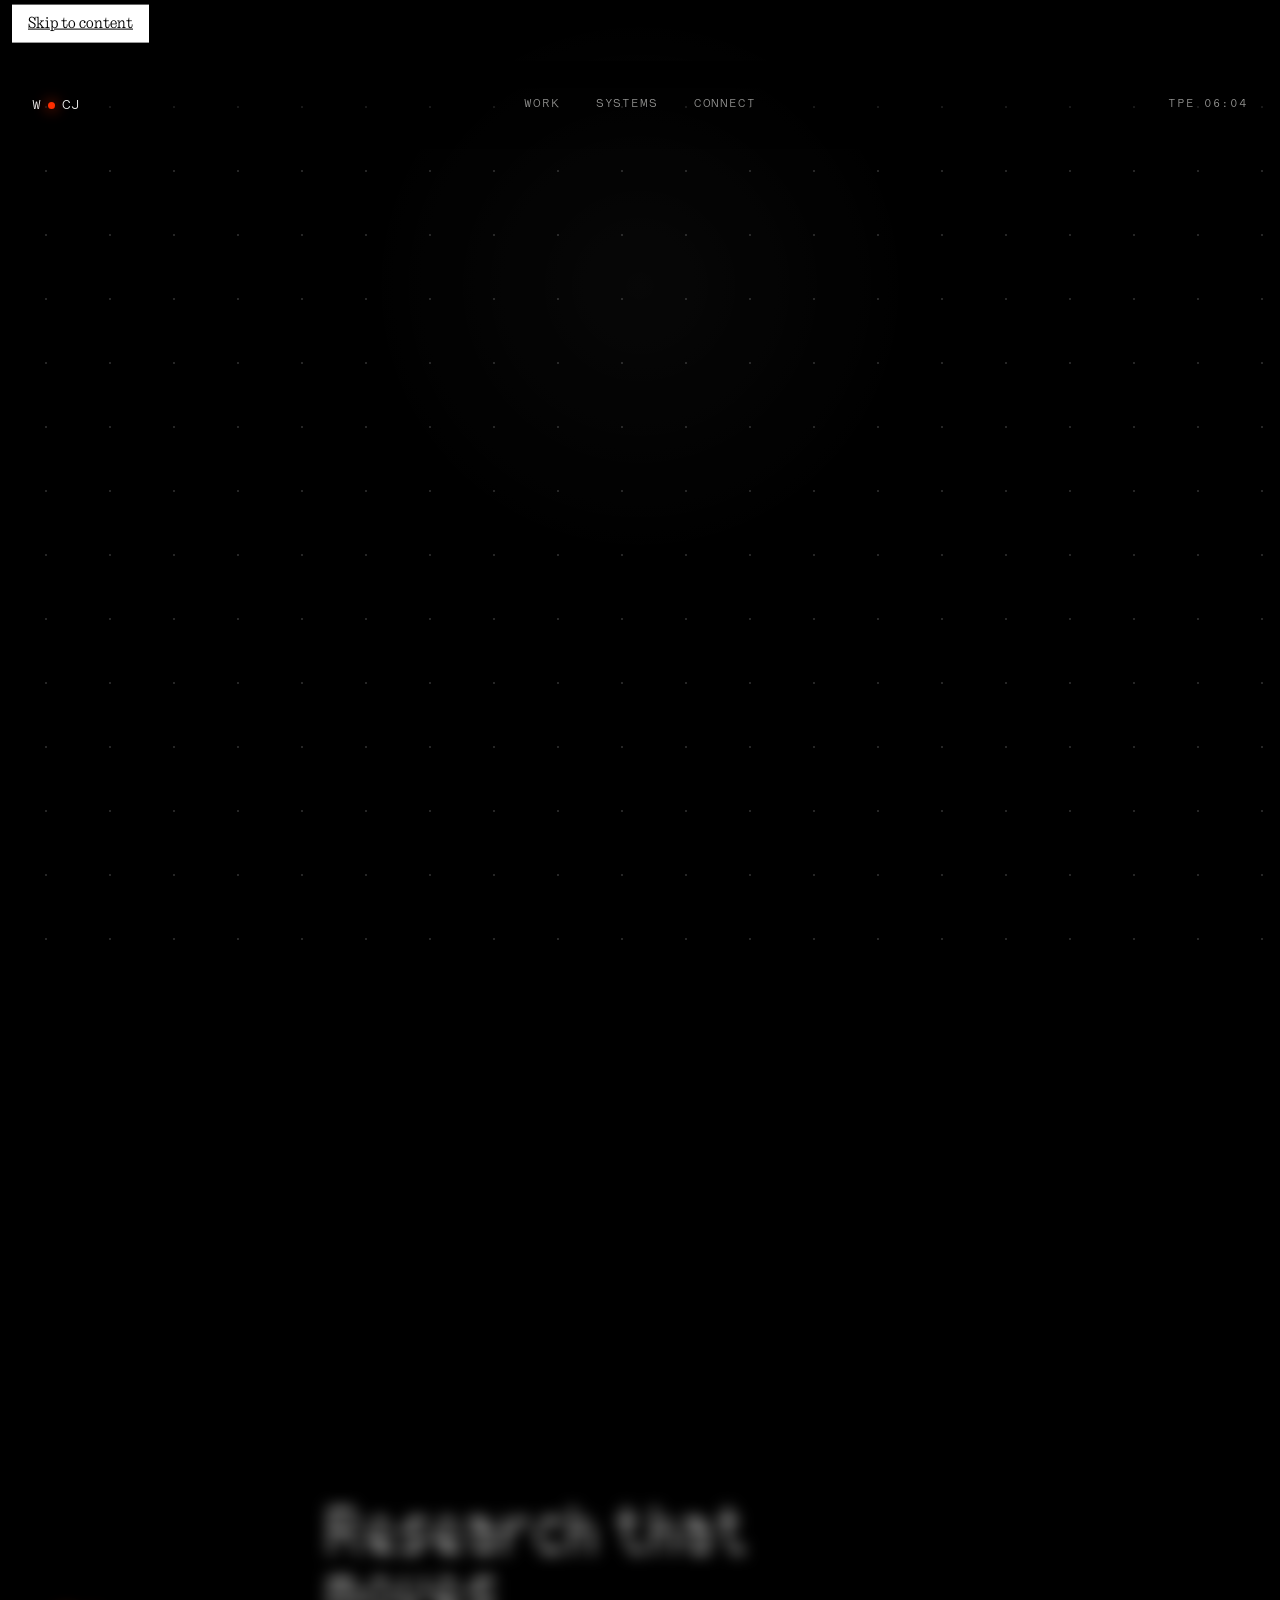
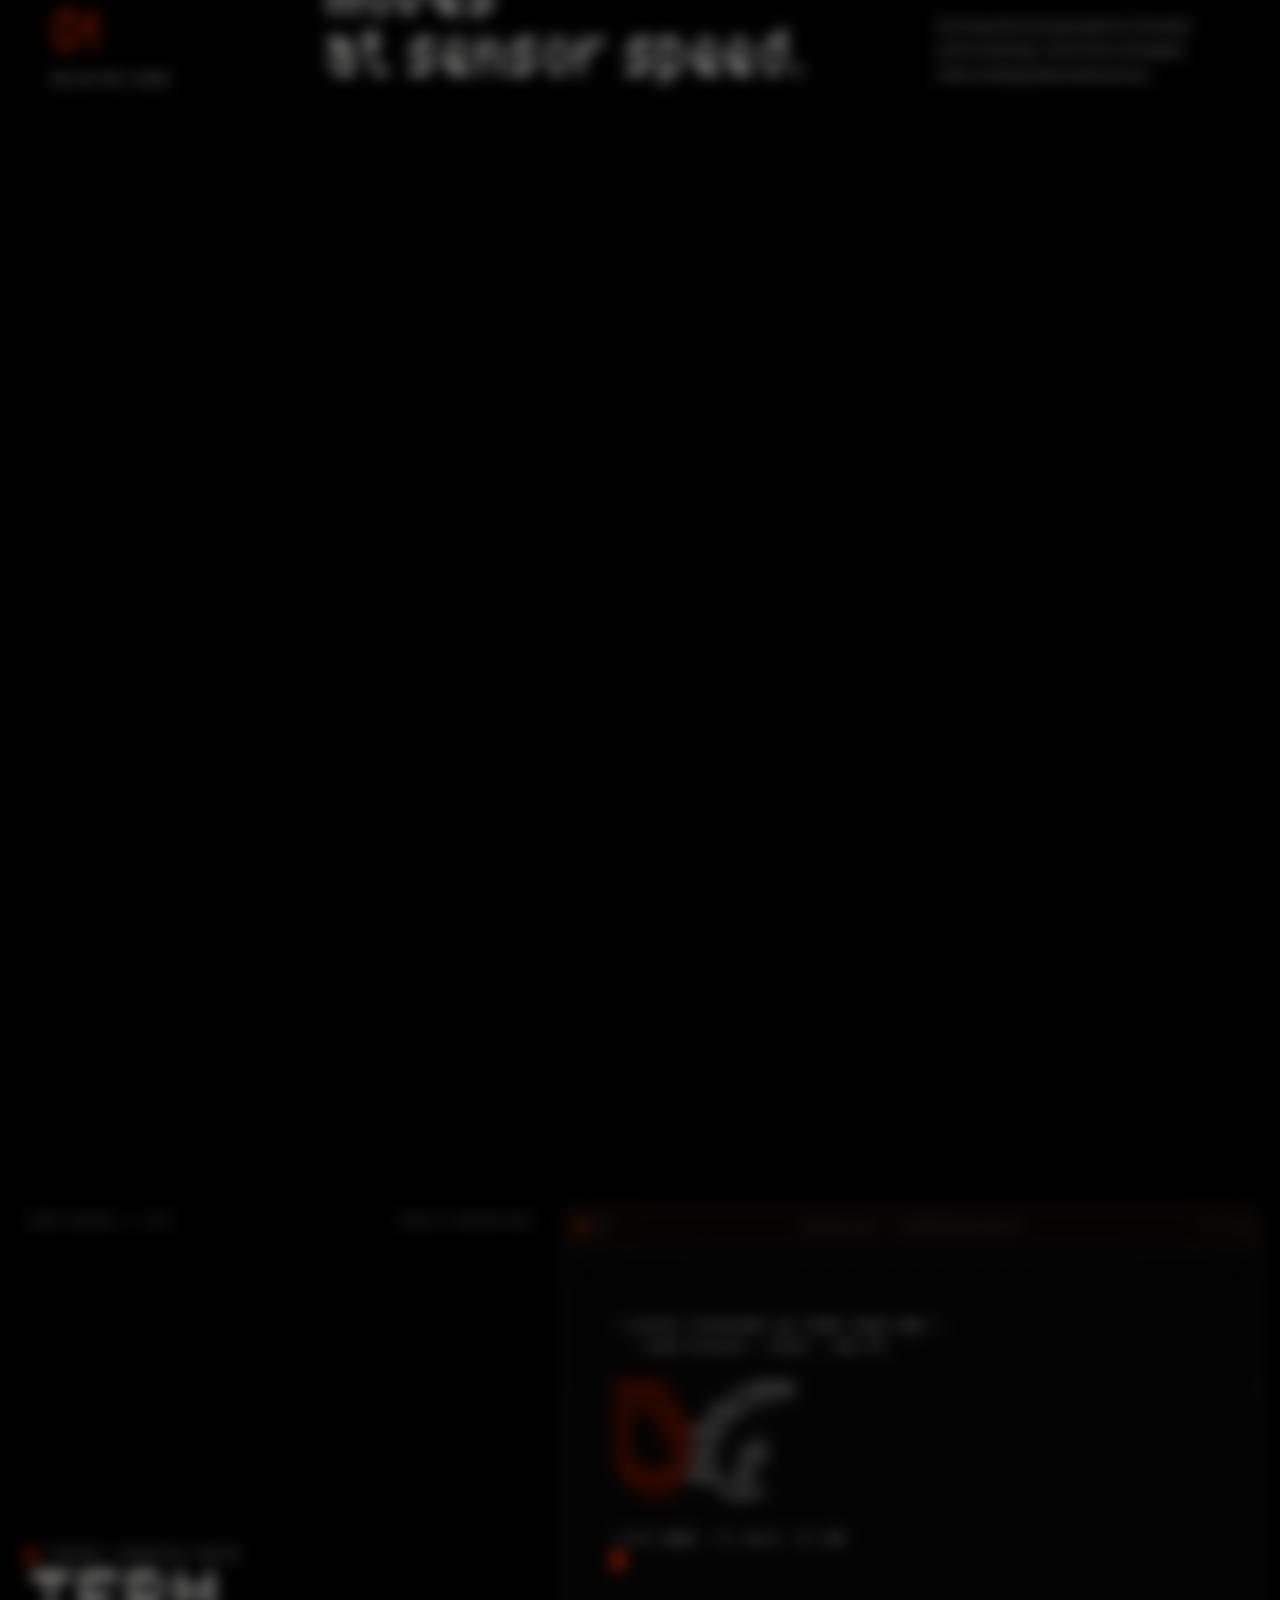
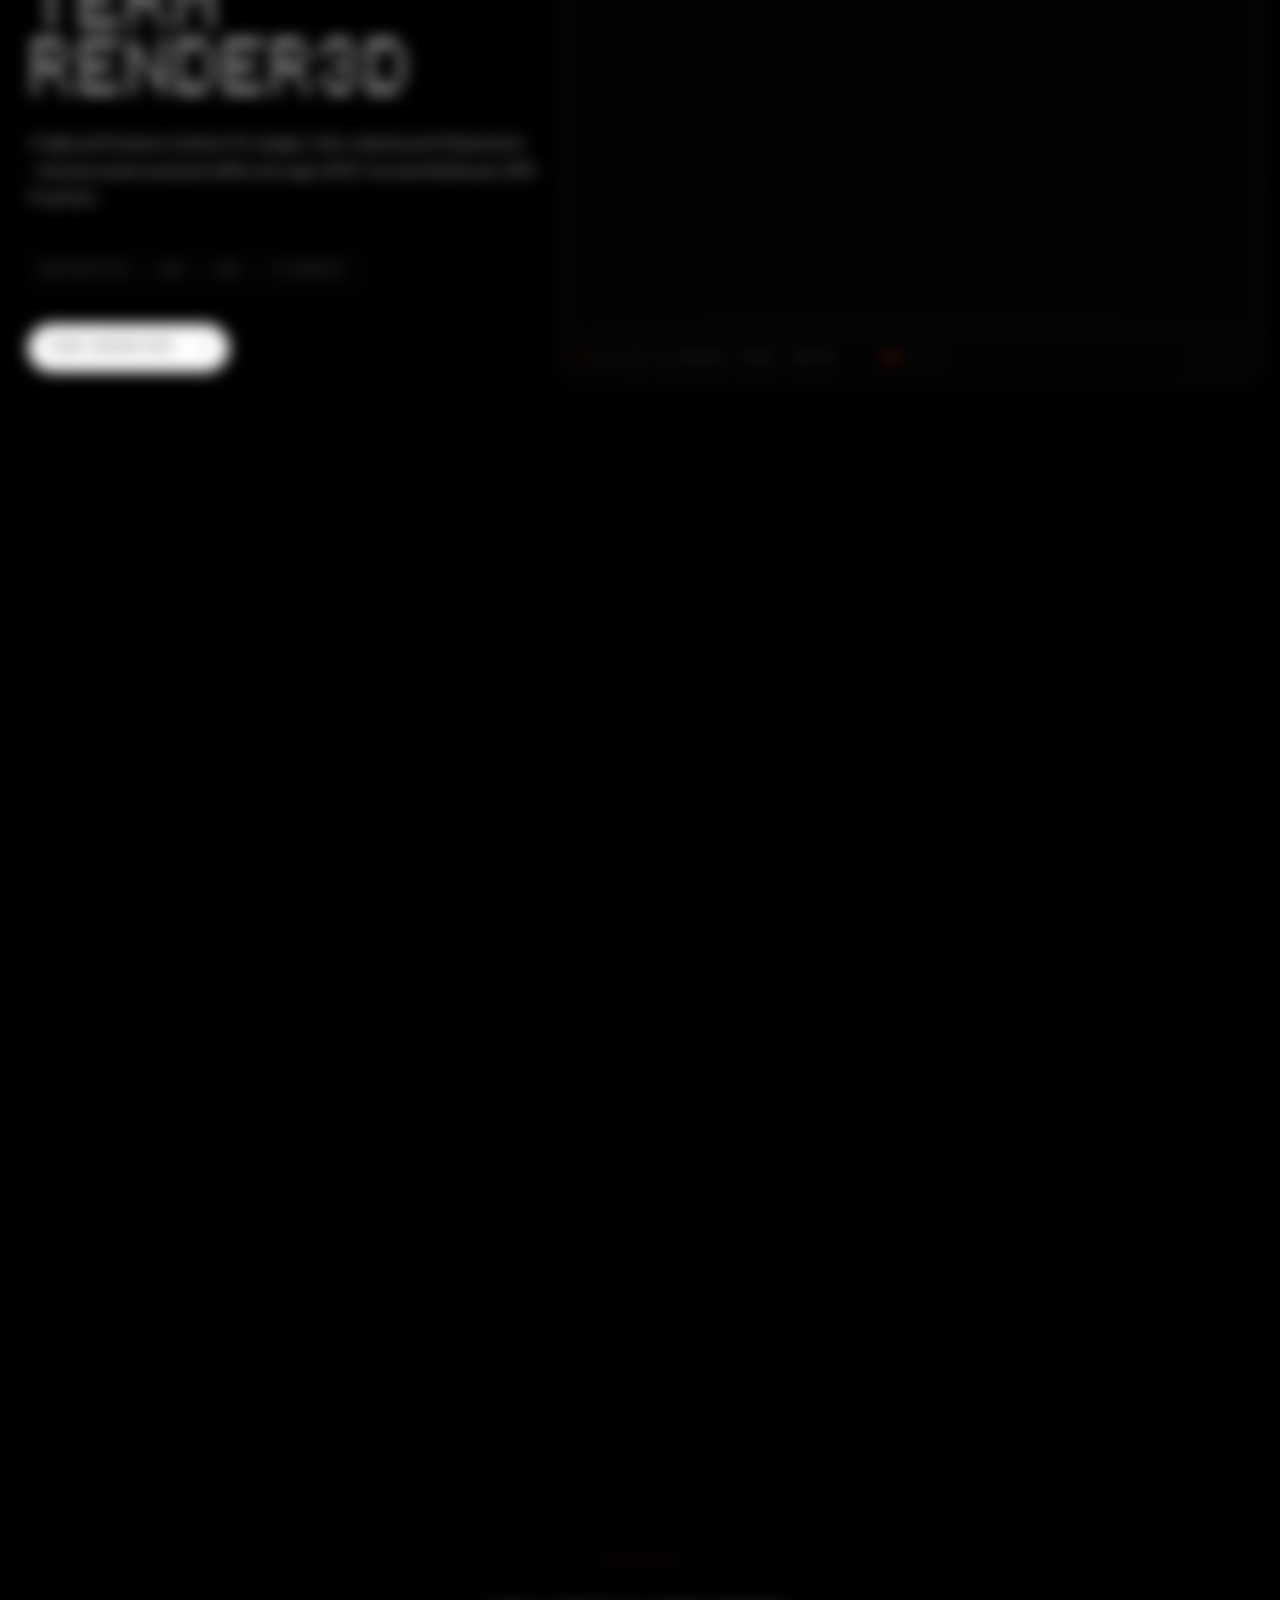
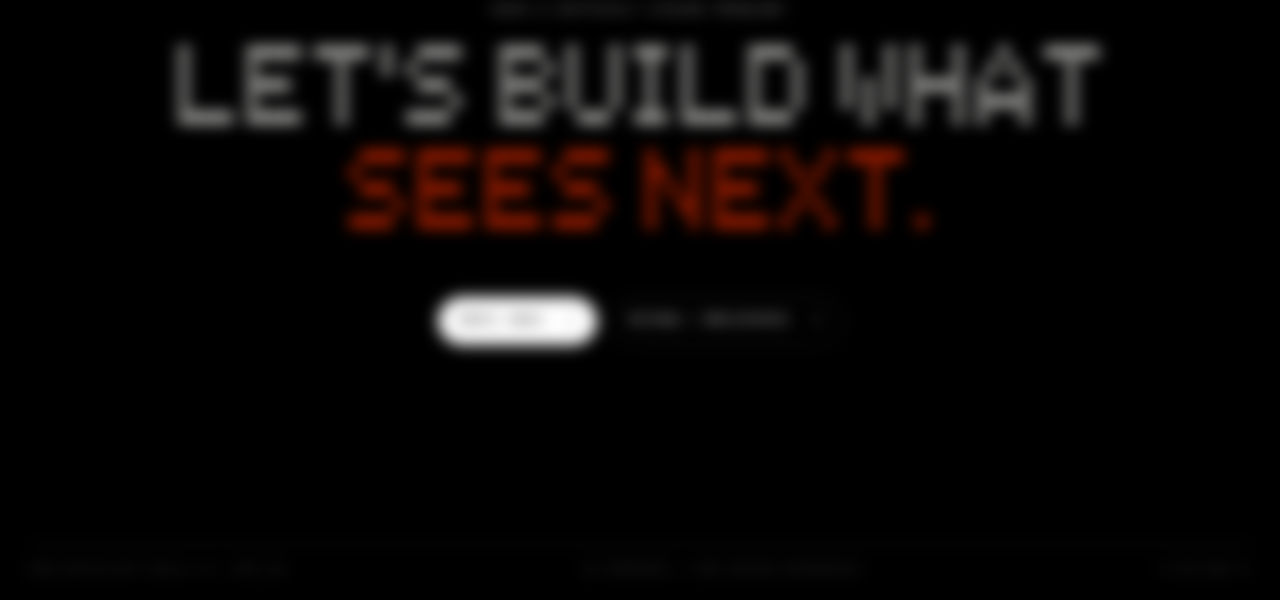
==== commit eaae9d13: "Update styles and improve accessibility features" ====
--- a/index.html
+++ b/index.html
@@ -57,7 +57,7 @@
           </div>
         </div>
 
-        <div class="hero-instrument" aria-label="Live event stream visualization">
+        <div class="hero-instrument" aria-label="Live event stream visualization" hidden>
           <div class="instrument-head">
             <span>EVENT FEED</span>
             <span class="live-readout">12.8 MEPS</span>
--- a/styles.css
+++ b/styles.css
@@ -78,9 +78,9 @@
   position: relative;
   isolation: isolate;
   background-color: var(--bg);
-  background-image: radial-gradient(circle, rgba(255, 255, 255, 0.15) 0.7px, transparent 0.85px);
+  background-image: radial-gradient(circle, rgba(255, 255, 255, 0.15) 1px, transparent 1.15px);
   background-position: 14px 14px;
-  background-size: 28px 28px;
+  background-size: 64px 64px;
   background-attachment: fixed;
   color: var(--text);
   font-family: var(--body);
@@ -250,8 +250,7 @@
   min-height: 100svh;
   padding: 112px 28px 28px;
   display: grid;
-  grid-template: auto 1fr auto / minmax(0, 1.15fr) minmax(360px, 0.85fr);
-  column-gap: clamp(2rem, 5vw, 7rem);
+  grid-template: auto 1fr auto / minmax(0, 1fr);
 }
 
 .hero-card::after {
@@ -339,7 +338,7 @@
 .hero-copy h1 {
   margin: 0;
   font-family: var(--display);
-  font-size: clamp(5rem, 11.5vw, 11rem);
+  font-size: clamp(5.5rem, 12.8vw, 12.5rem);
   font-weight: 400;
   letter-spacing: 0.025em;
   line-height: 0.75;
@@ -1220,8 +1219,8 @@
     grid-template-columns: 1fr auto;
   }
 
-  .site-header nav { gap: 1rem; }
-  .site-header nav a:nth-child(2),
+  .site-header nav { gap: clamp(.55rem, 3vw, .85rem); }
+  .site-header nav a { font-size: clamp(.54rem, 2.5vw, .64rem); }
   .header-index { display: none; }
 
   .page-shell { gap: 0; }
@@ -1232,7 +1231,7 @@
   .card-chrome { font-size: .51rem; }
   .card-chrome span:last-child { display: none; }
   .hero-copy { padding: 4.5rem 0 2.5rem; }
-  .hero-copy h1 { font-size: clamp(4.5rem, 26vw, 7rem); }
+  .hero-copy h1 { font-size: clamp(4.9rem, 29vw, 7.8rem); }
   .hero-tagline { line-height: 1.6; }
   .hero-instrument { height: 330px; }
 
@@ -1258,8 +1257,10 @@
   .project-lede { margin-bottom: 2rem; }
 
   .video-shell {
-    aspect-ratio: 16 / 8;
-  }
+    aspect-ratio: 4 / 1;
+  }
+
+  .video-shell video { object-fit: contain; }
 
   .video-shell figcaption span:last-child { display: none; }
 
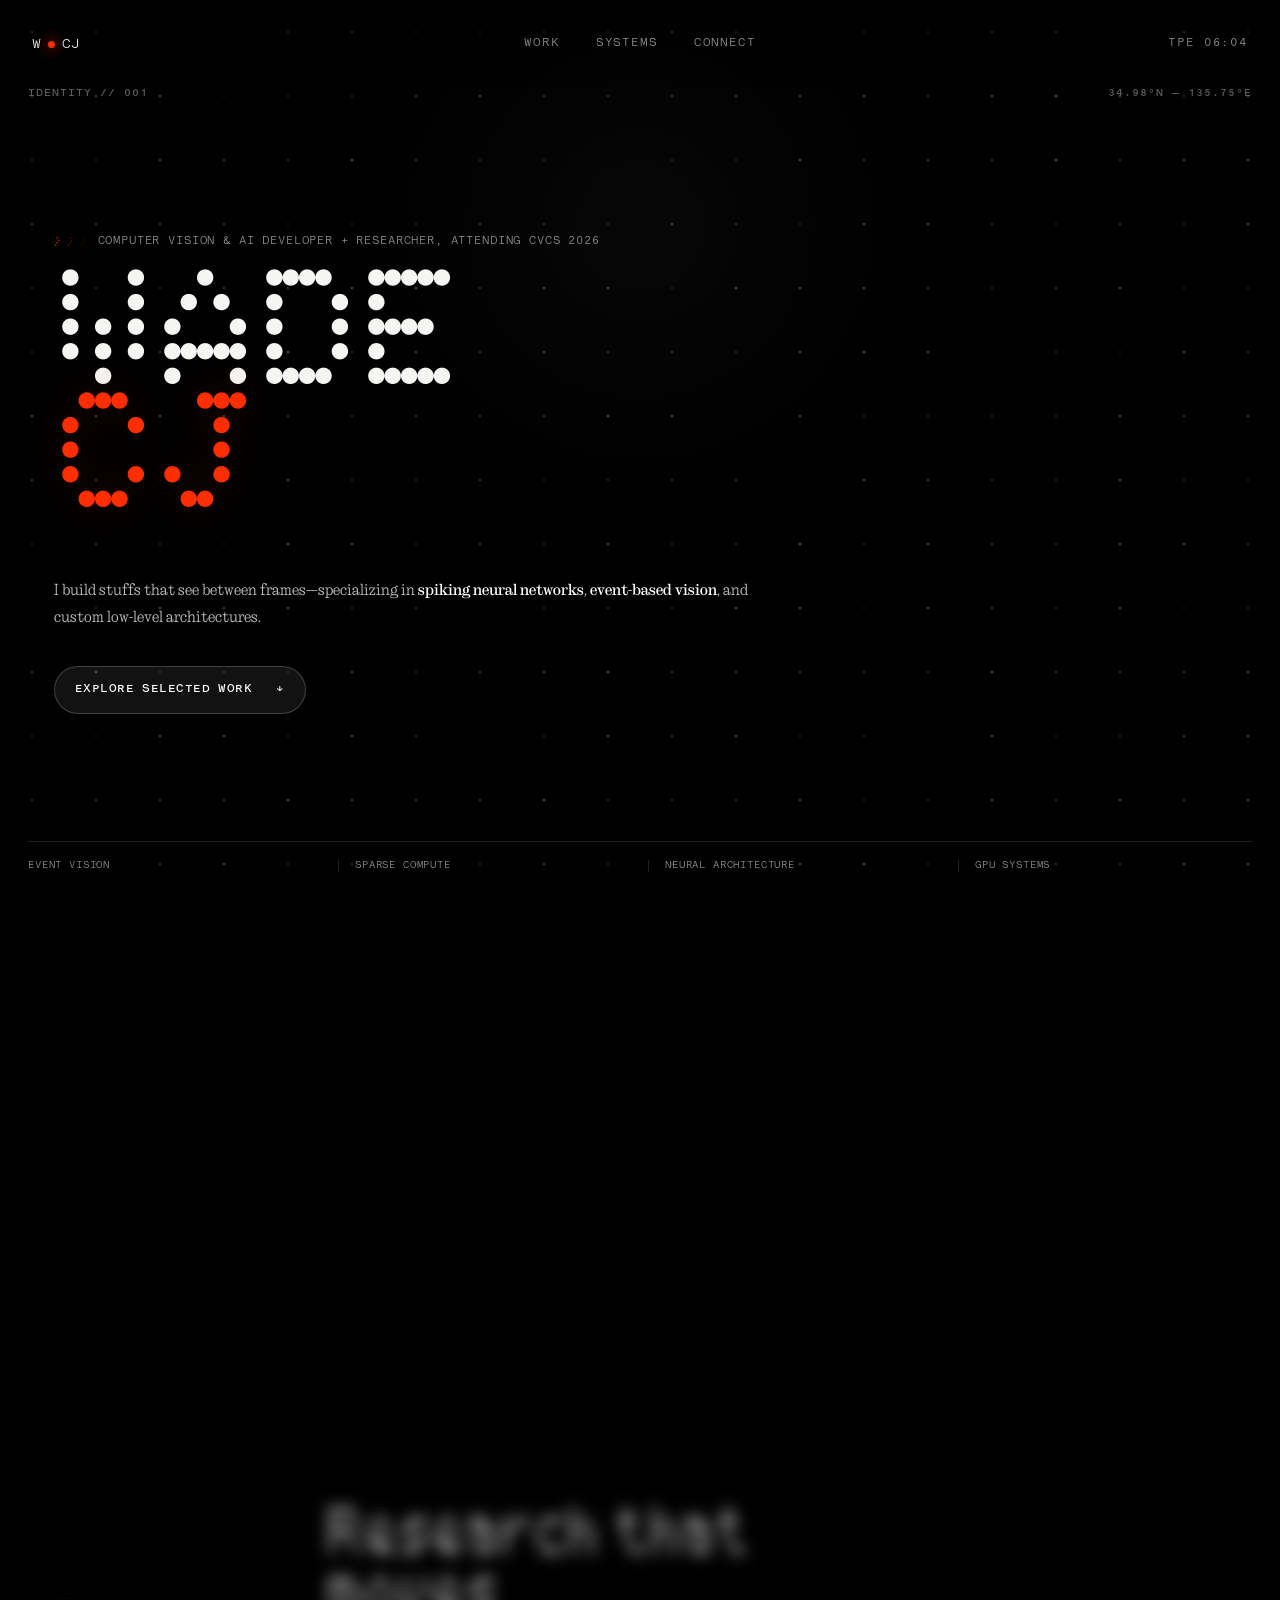
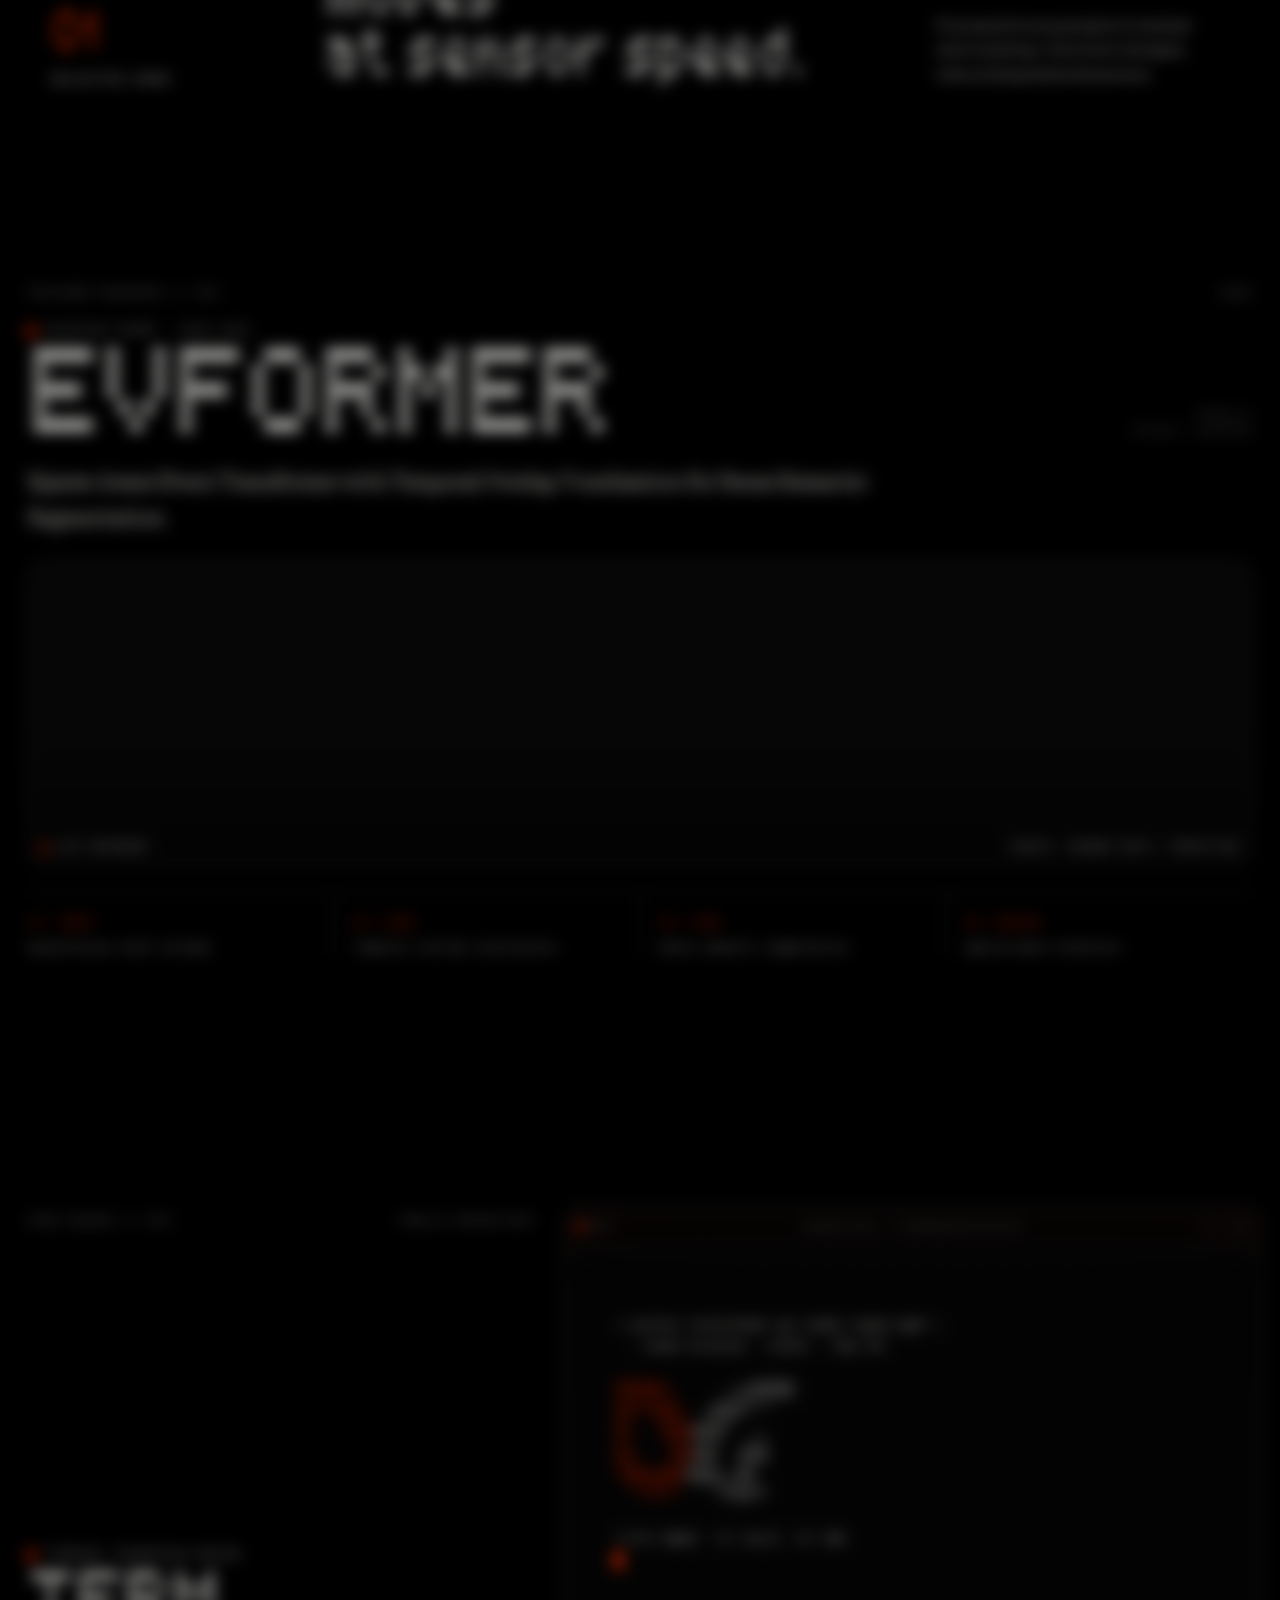
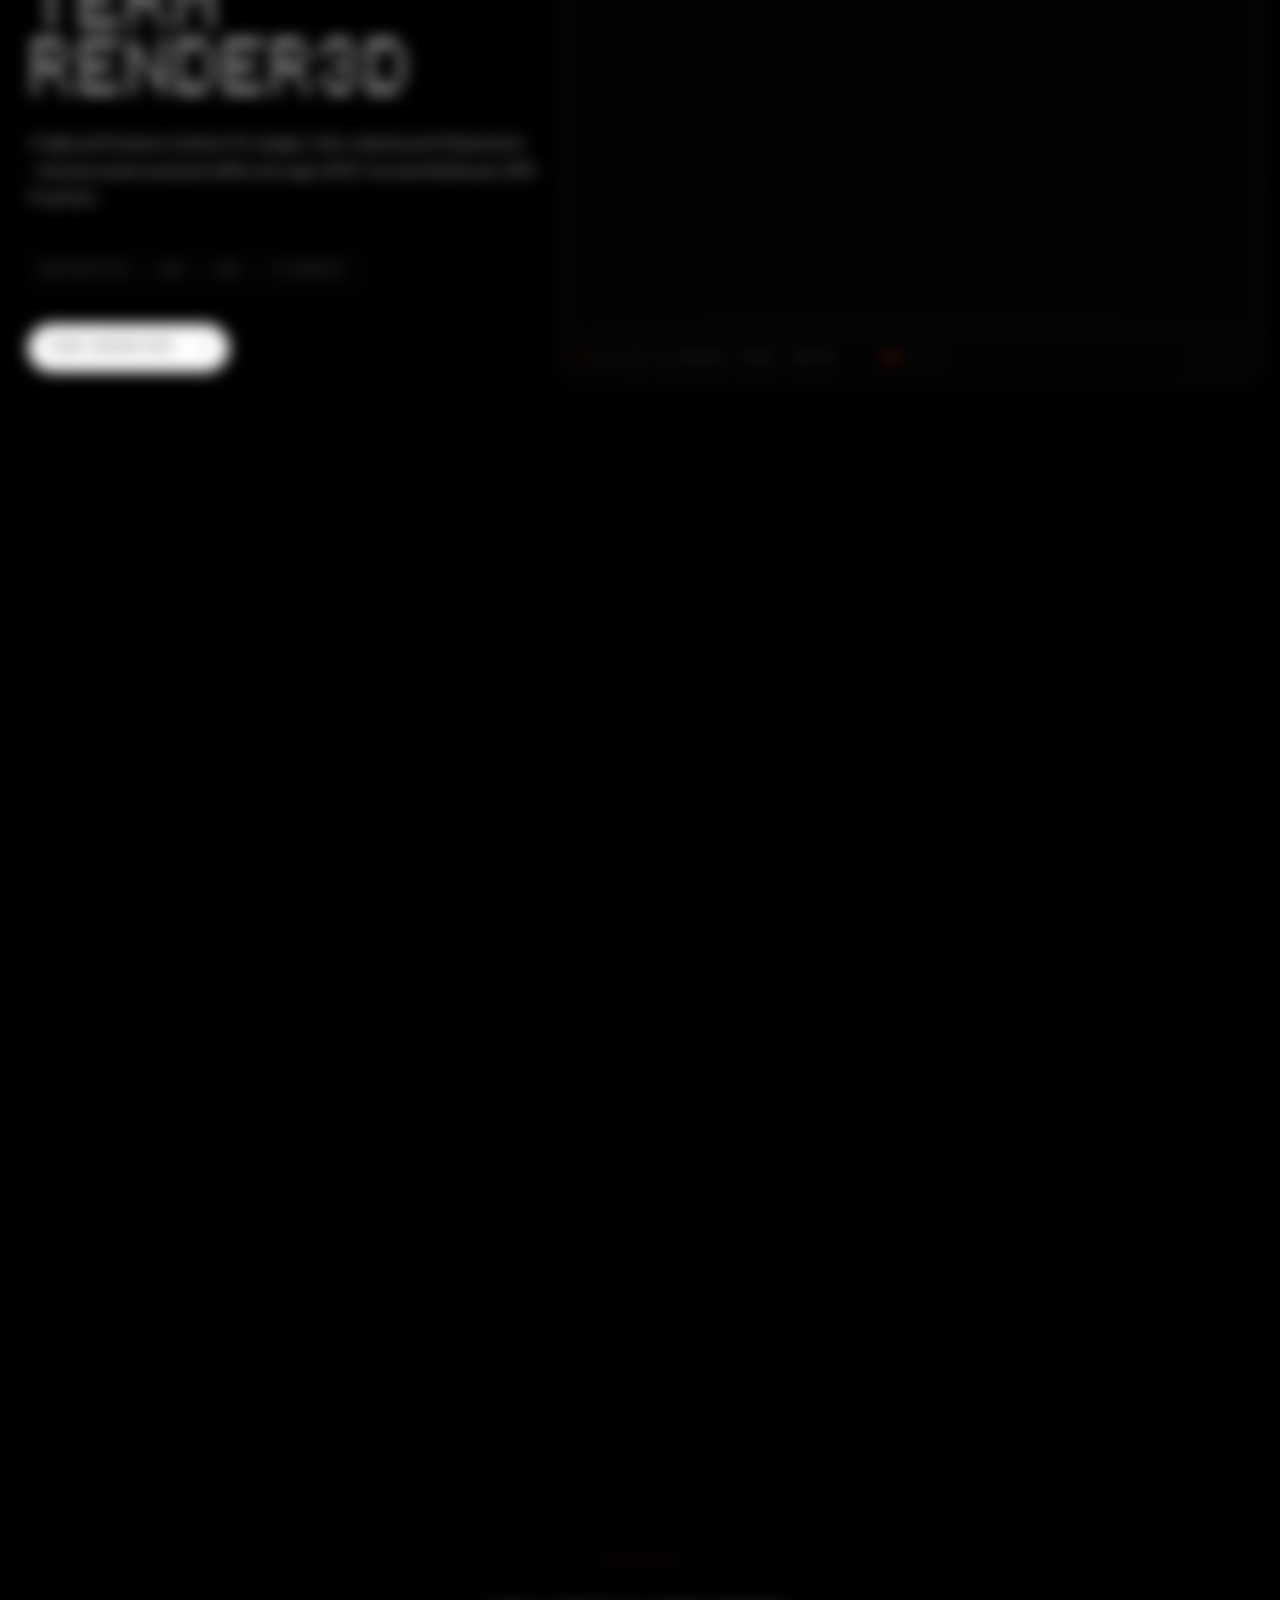
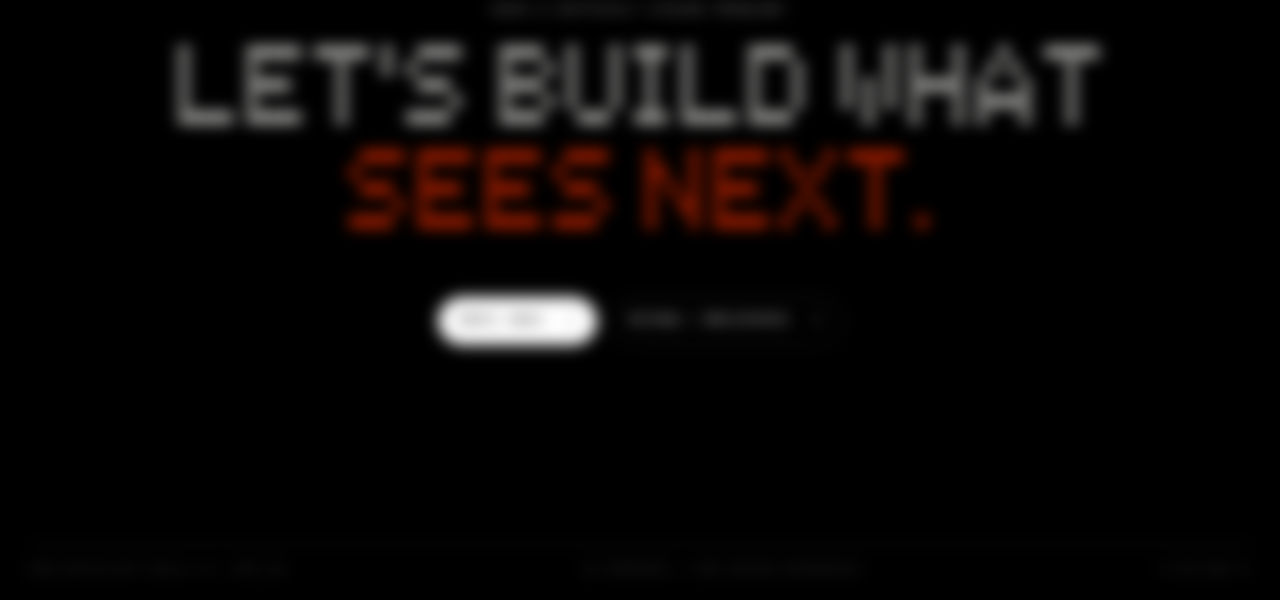
==== commit 375672ac: "Add ambient dots animation and update styles for background" ====
--- a/index.html
+++ b/index.html
@@ -16,6 +16,7 @@
   </head>
   <body>
     <a class="skip-link" href="#content">Skip to content</a>
+    <canvas class="ambient-dots" id="ambient-dots" aria-hidden="true"></canvas>
     <div class="cursor-glow" aria-hidden="true"></div>
 
     <header class="site-header" aria-label="Primary navigation">
--- a/styles.css
+++ b/styles.css
@@ -78,15 +78,20 @@
   position: relative;
   isolation: isolate;
   background-color: var(--bg);
-  background-image: radial-gradient(circle, rgba(255, 255, 255, 0.15) 1px, transparent 1.15px);
-  background-position: 14px 14px;
-  background-size: 64px 64px;
-  background-attachment: fixed;
   color: var(--text);
   font-family: var(--body);
   -webkit-font-smoothing: antialiased;
   text-rendering: optimizeLegibility;
   overflow-x: hidden;
+}
+
+.ambient-dots {
+  position: fixed;
+  z-index: -2;
+  inset: 0;
+  width: 100%;
+  height: 100%;
+  pointer-events: none;
 }
 
 ::selection {
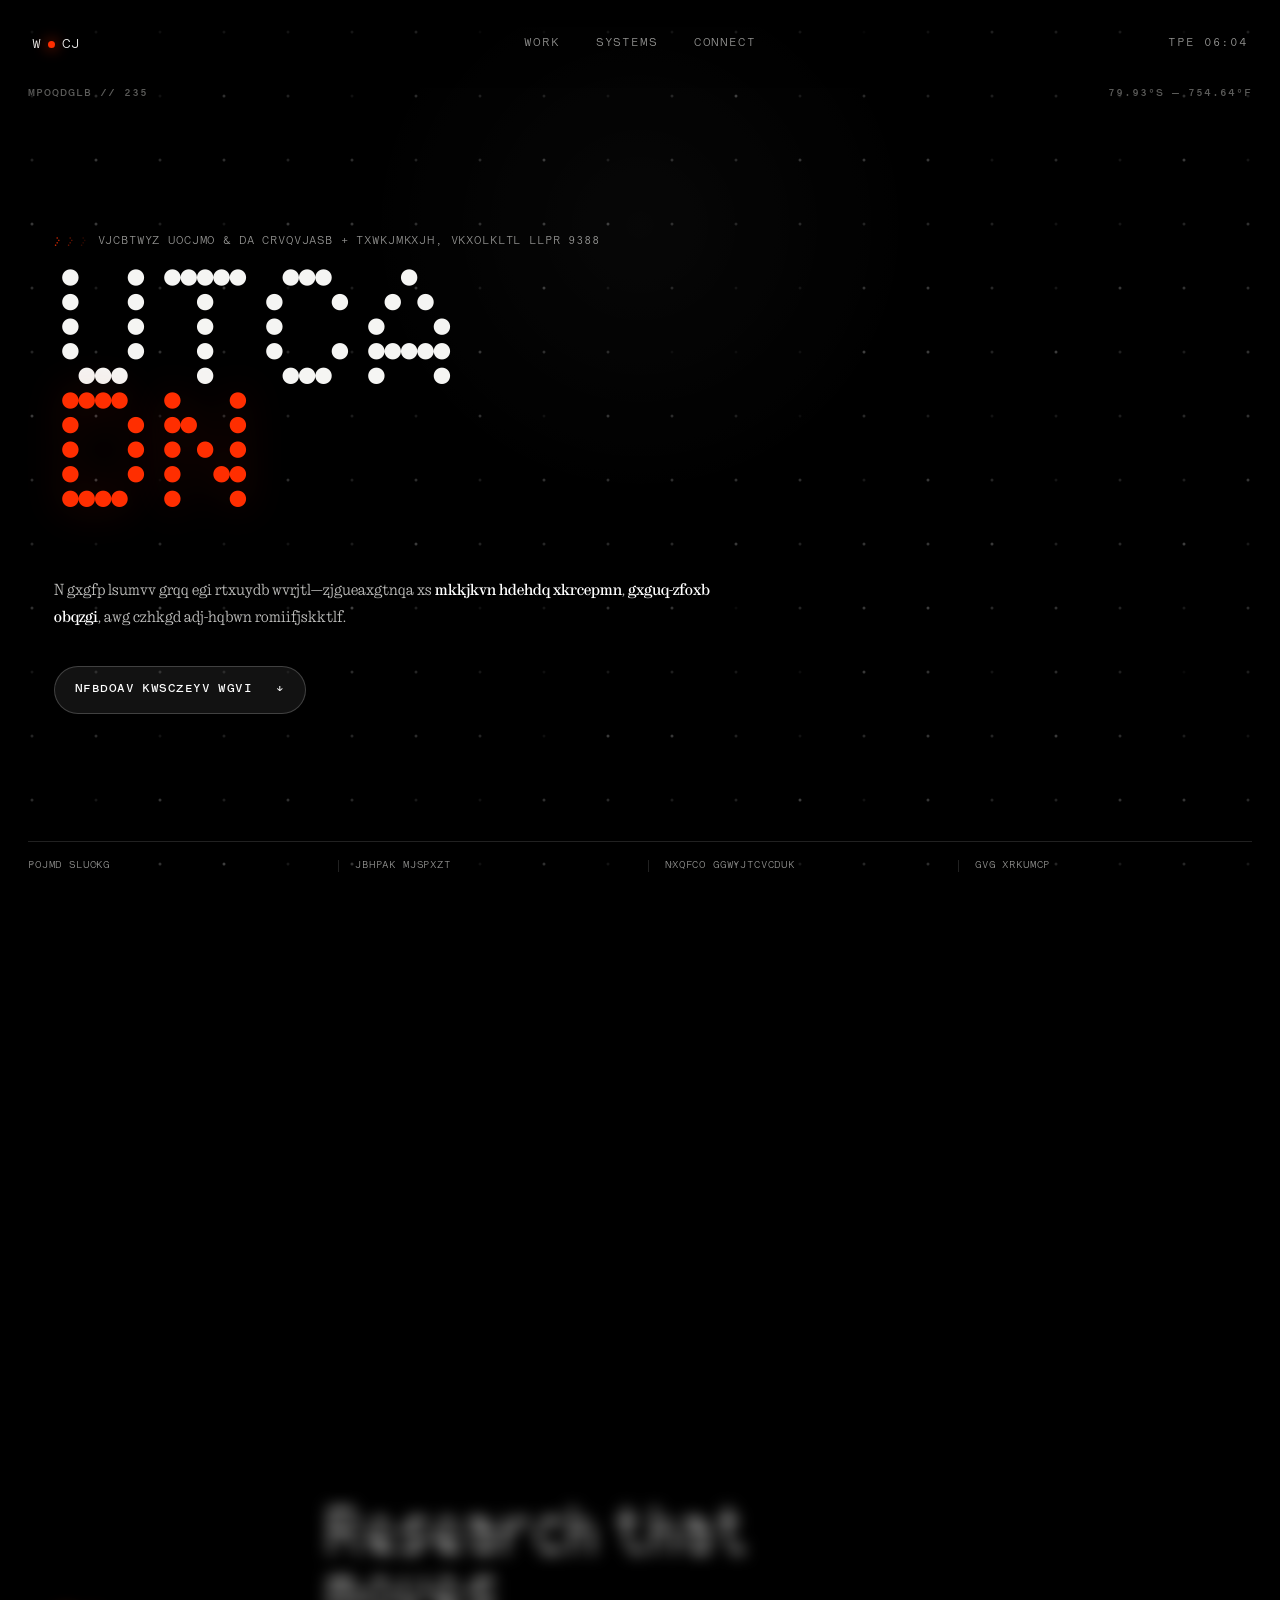
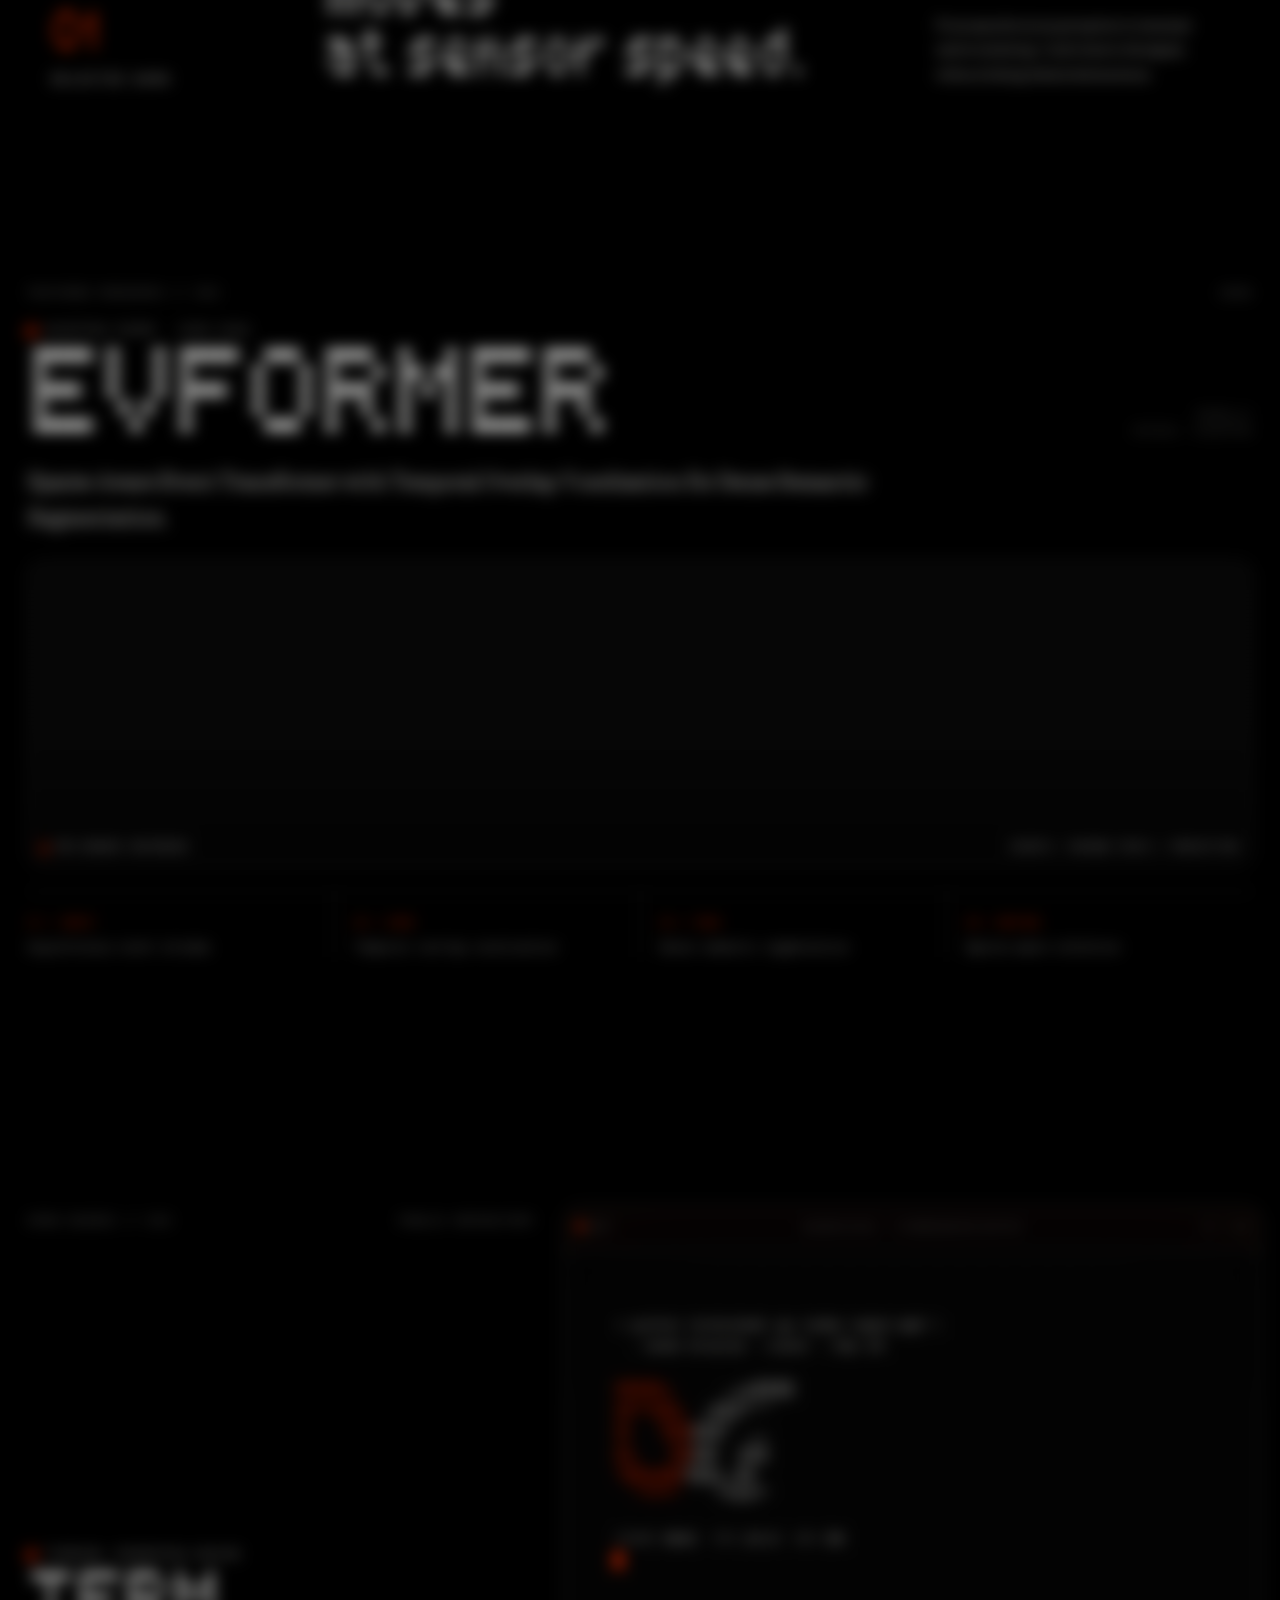
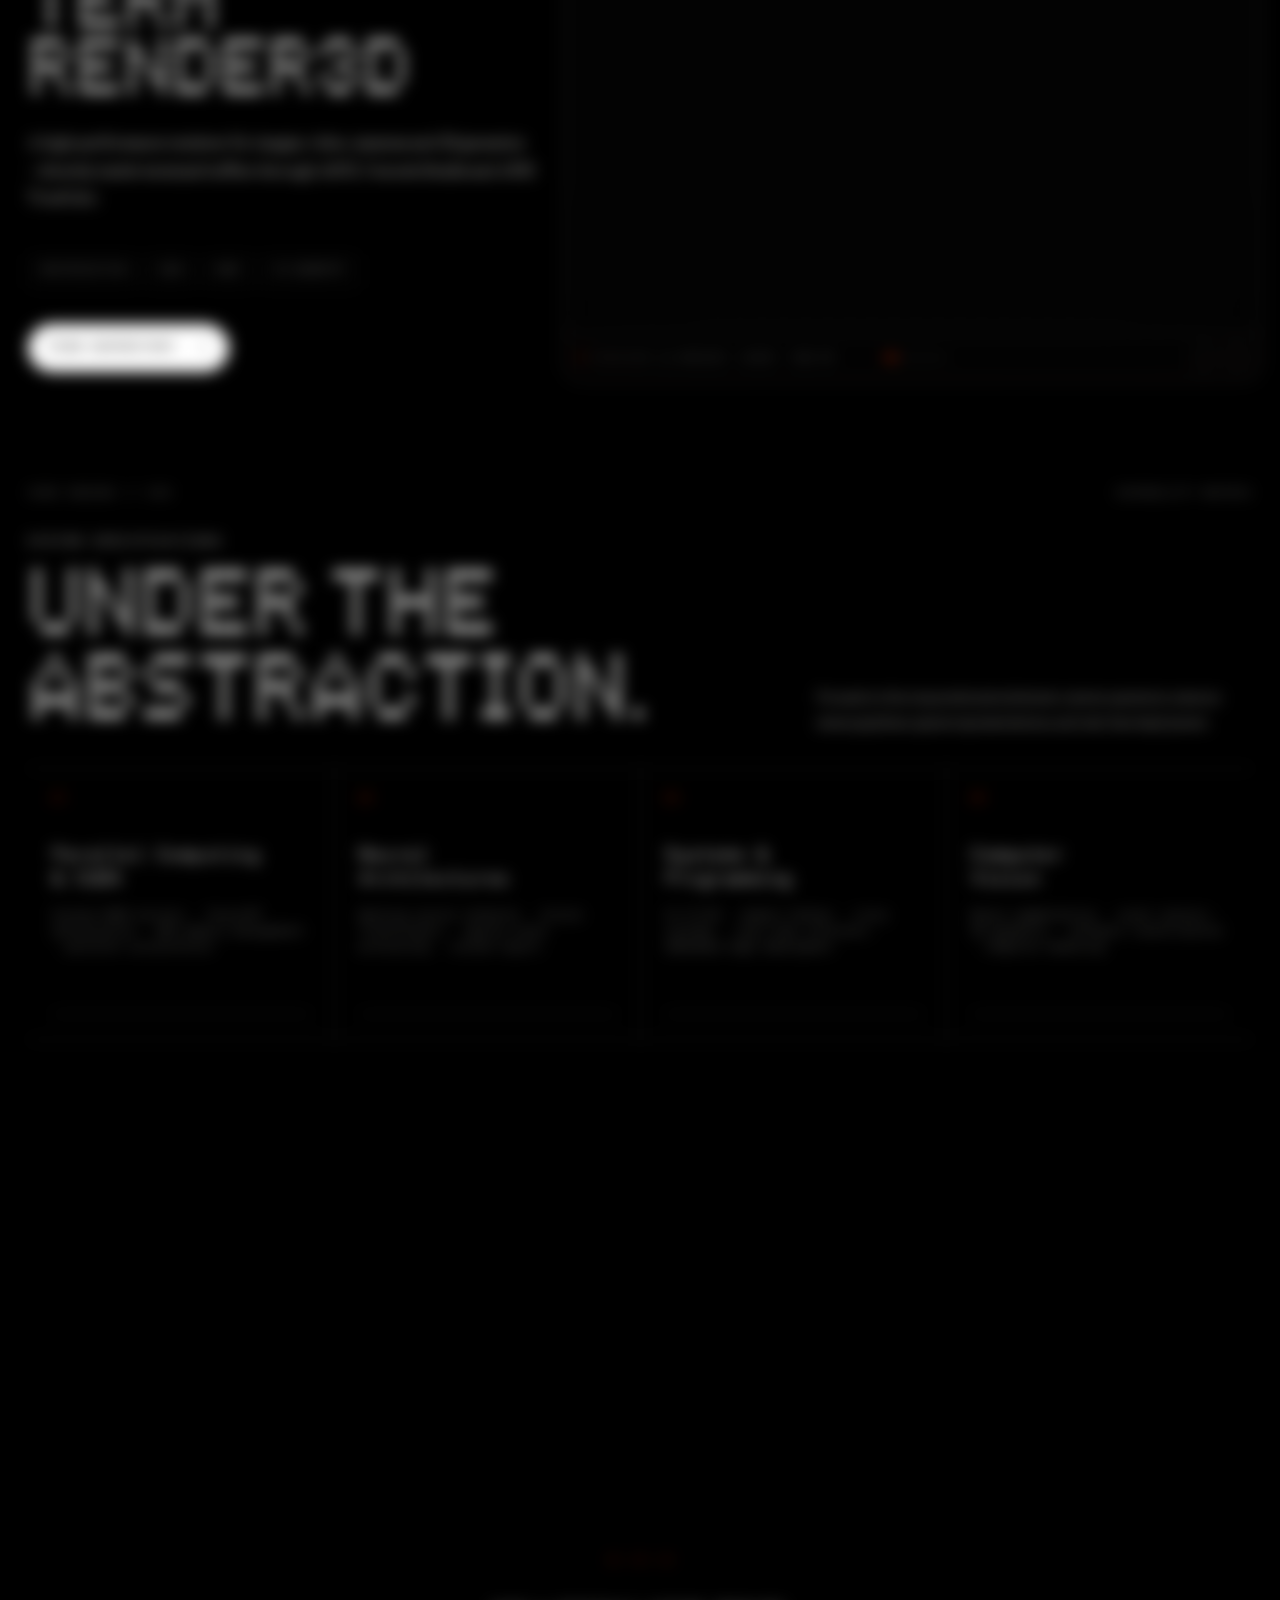
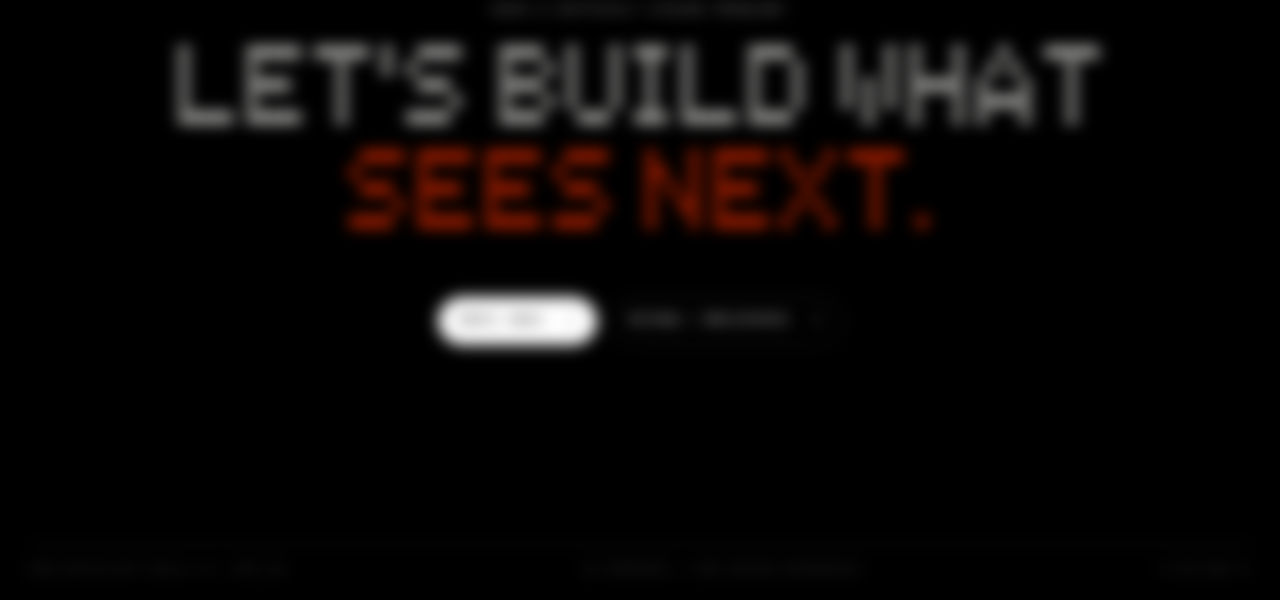
==== commit 32e8b90f: "Update inference label from "LIVE INFERENCE" to "PRE-RENDER INFERENCE"" ====
--- a/index.html
+++ b/index.html
@@ -119,7 +119,7 @@
             Your browser does not support embedded video.
           </video>
           <figcaption>
-            <span><i class="signal-dot"></i> LIVE INFERENCE</span>
+            <span><i class="signal-dot"></i> PRE-RENDER INFERENCE</span>
             <span>EVENTS / GROUND TRUTH / PREDICTION</span>
           </figcaption>
         </figure>
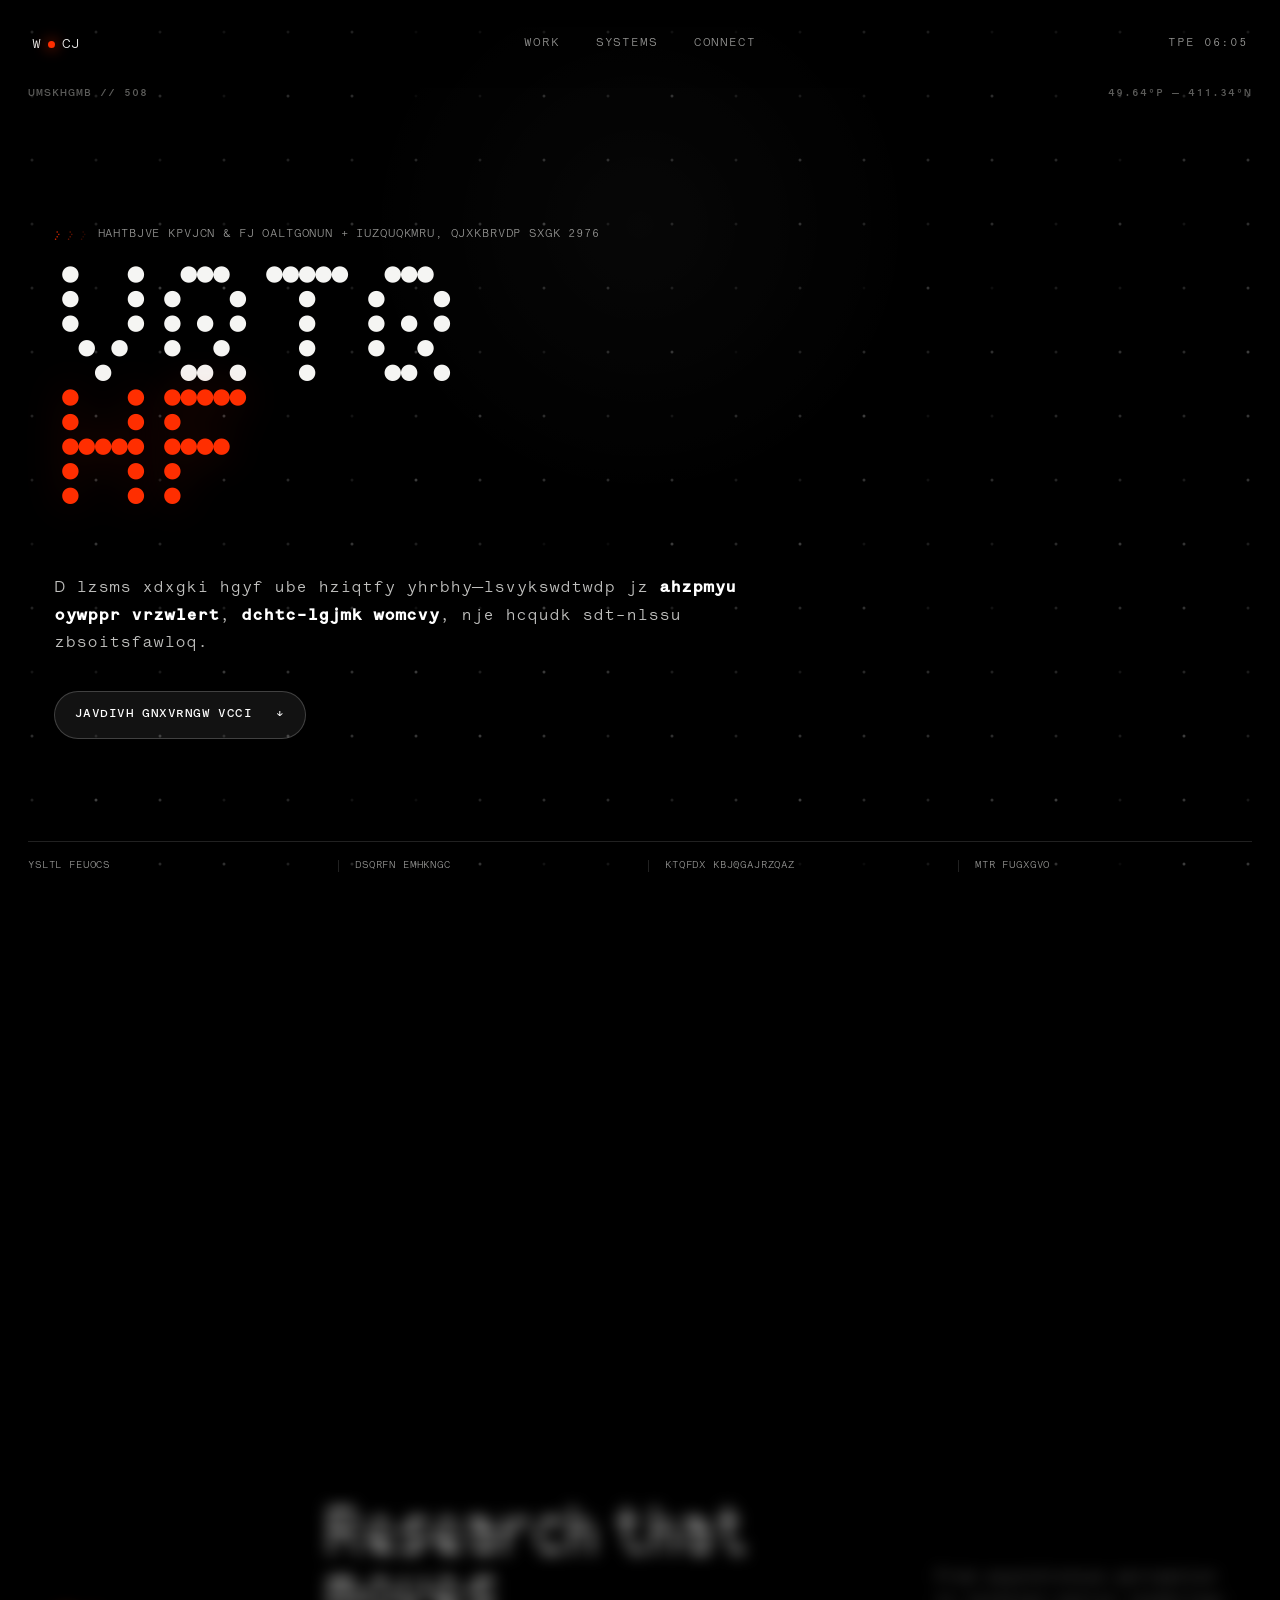
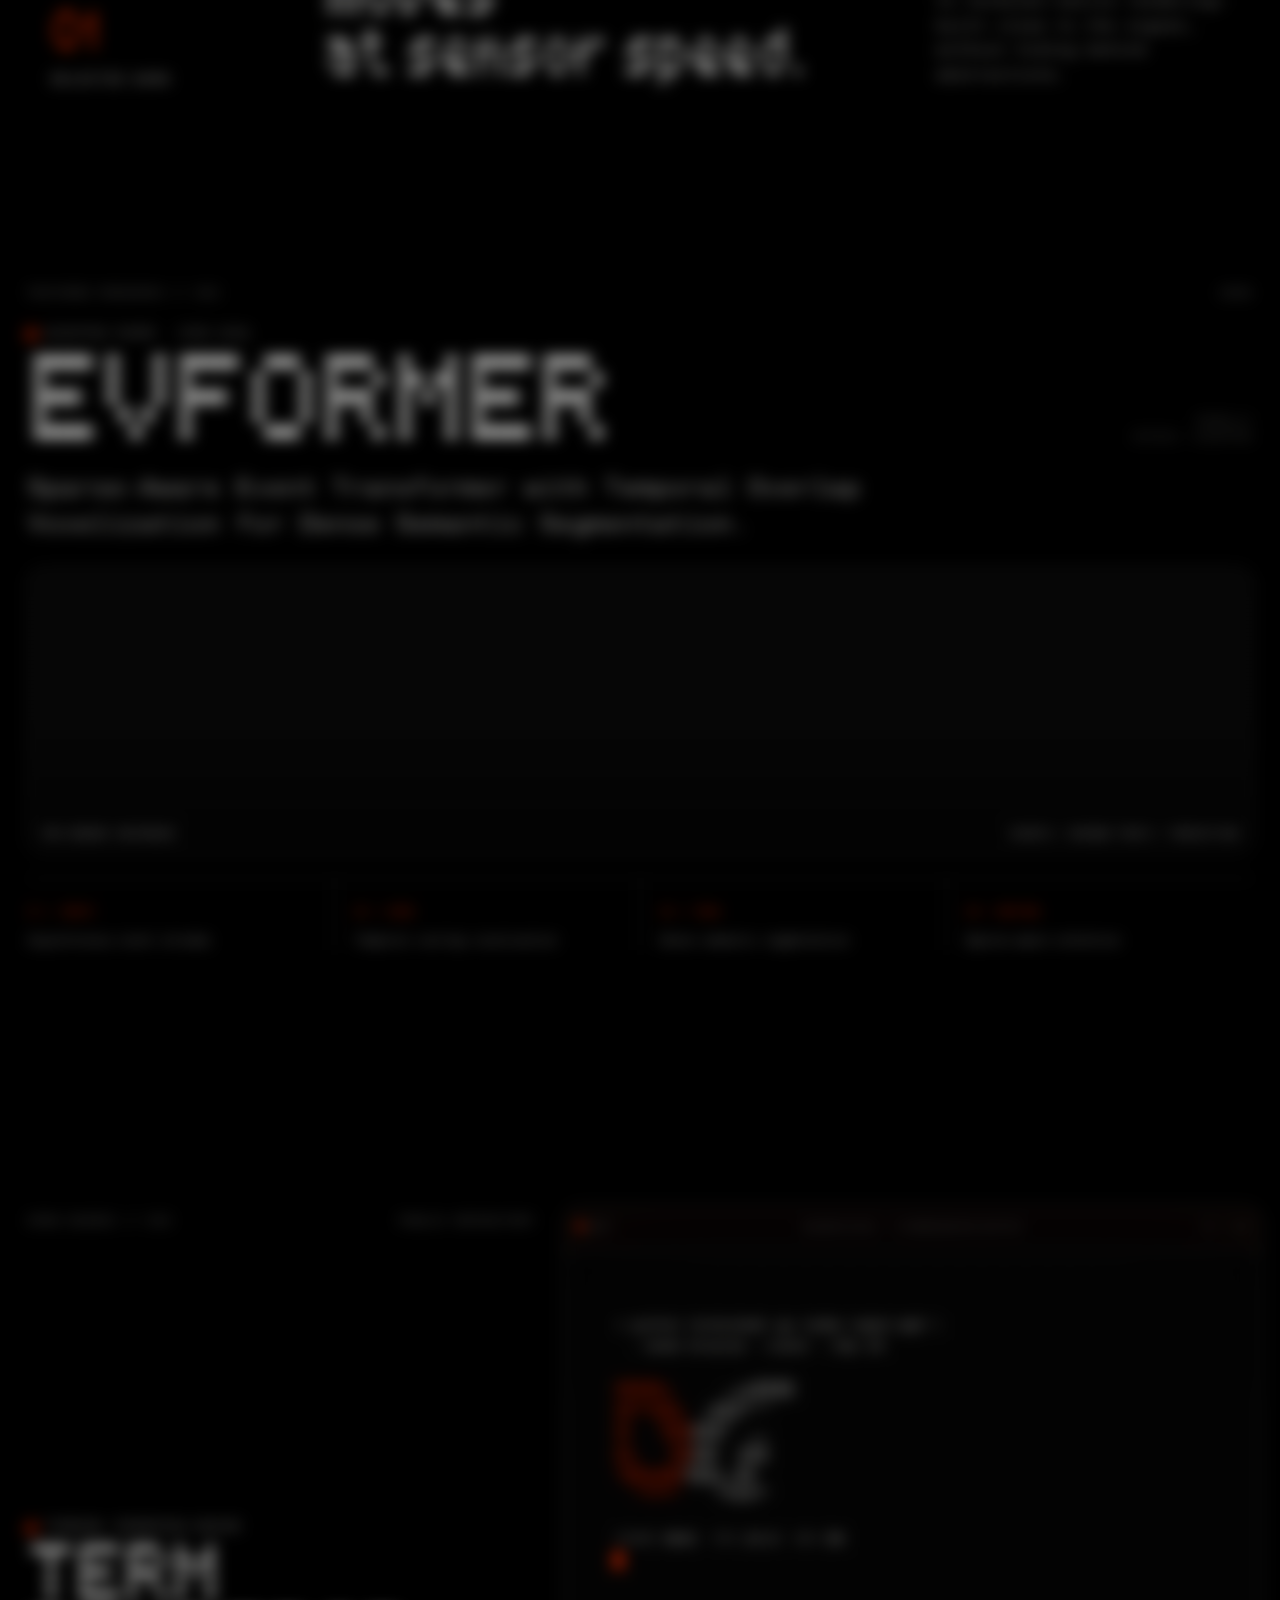
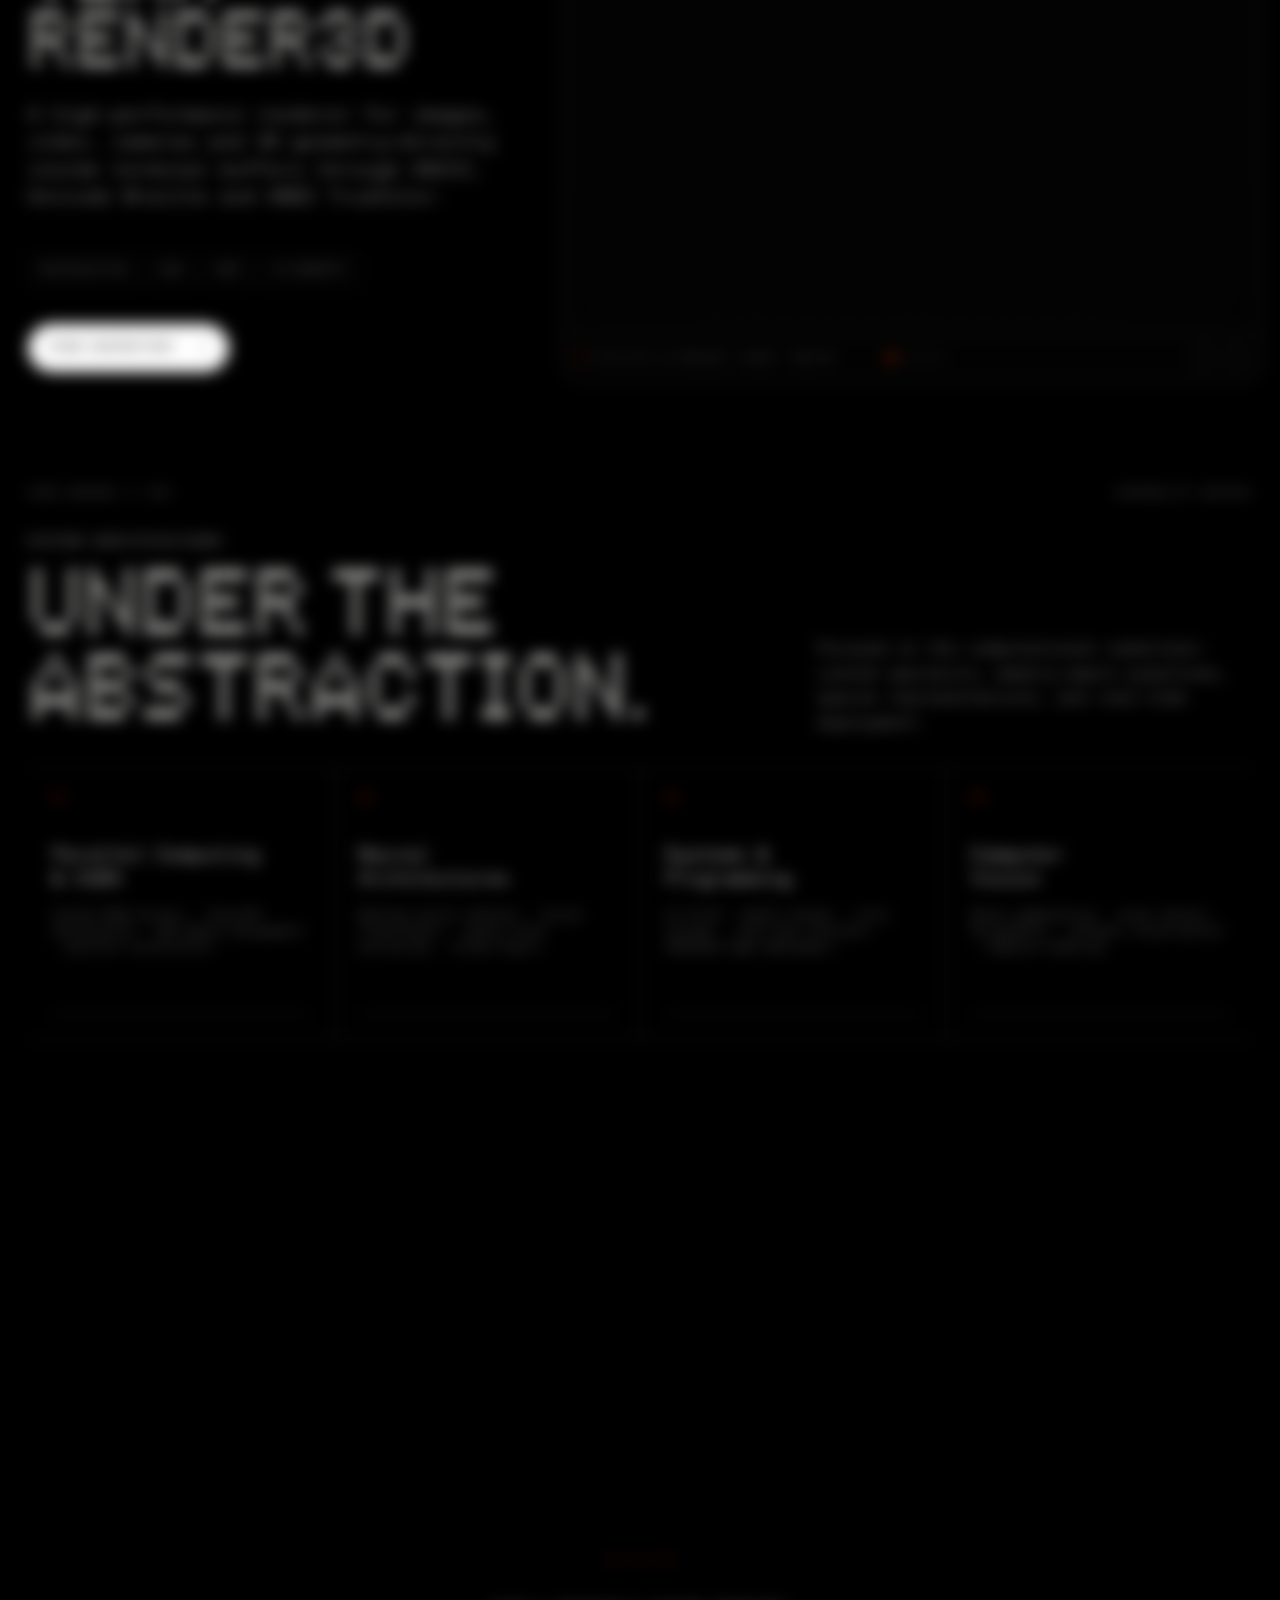
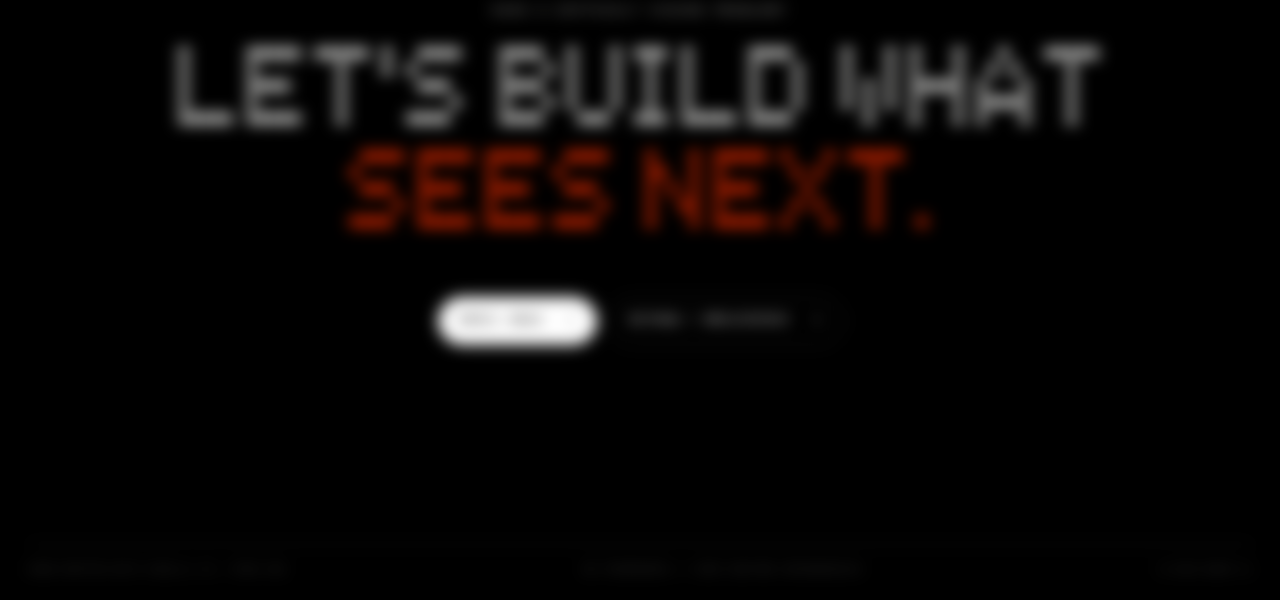
==== commit f32742f2: "Fix HTML structure, adjust ambient dots pulse duration, and update video shell styles" ====
--- a/index.html
+++ b/index.html
@@ -119,7 +119,7 @@
             Your browser does not support embedded video.
           </video>
           <figcaption>
-            <span><i class="signal-dot"></i> PRE-RENDER INFERENCE</span>
+            <span></i> PRE-RENDER INFERENCE</span>
             <span>EVENTS / GROUND TRUTH / PREDICTION</span>
           </figcaption>
         </figure>
--- a/styles.css
+++ b/styles.css
@@ -58,7 +58,7 @@
   --red: #ff2e00;
   --radius: 24px;
   --display: "Ndot 55", ui-monospace, monospace;
-  --body: "NType 82", -apple-system, BlinkMacSystemFont, "Segoe UI", sans-serif;
+  --body: "Lettera Mono LL", "SFMono-Regular", Consolas, monospace;
   --mono: "Lettera Mono LL", "SFMono-Regular", Consolas, monospace;
 }
 
@@ -638,7 +638,7 @@
 .video-shell {
   position: relative;
   width: 100%;
-  aspect-ratio: 4 / 1;
+  aspect-ratio: 4.36 / 1;
   margin: 0;
   border: 1px solid var(--line);
   border-radius: 16px;
@@ -661,6 +661,7 @@
   height: 100%;
   display: block;
   object-fit: cover;
+  object-position: center bottom;
 }
 
 .video-shell figcaption {
@@ -1135,6 +1136,10 @@
     padding-top: 88px;
   }
 
+  .hero-copy {
+    padding-bottom: 3rem;
+  }
+
   .project-heading {
     margin-top: 1.5rem;
   }
@@ -1148,7 +1153,7 @@
   }
 
   .publication-card .video-shell {
-    height: min(36vh, calc((100vw - 56px) / 4));
+    height: min(36vh, calc((100vw - 56px) / 4.278));
     aspect-ratio: auto;
   }
 
@@ -1262,10 +1267,10 @@
   .project-lede { margin-bottom: 2rem; }
 
   .video-shell {
-    aspect-ratio: 4 / 1;
-  }
-
-  .video-shell video { object-fit: contain; }
+    aspect-ratio: 4.278 / 1;
+  }
+
+  .video-shell video { object-fit: cover; }
 
   .video-shell figcaption span:last-child { display: none; }
 
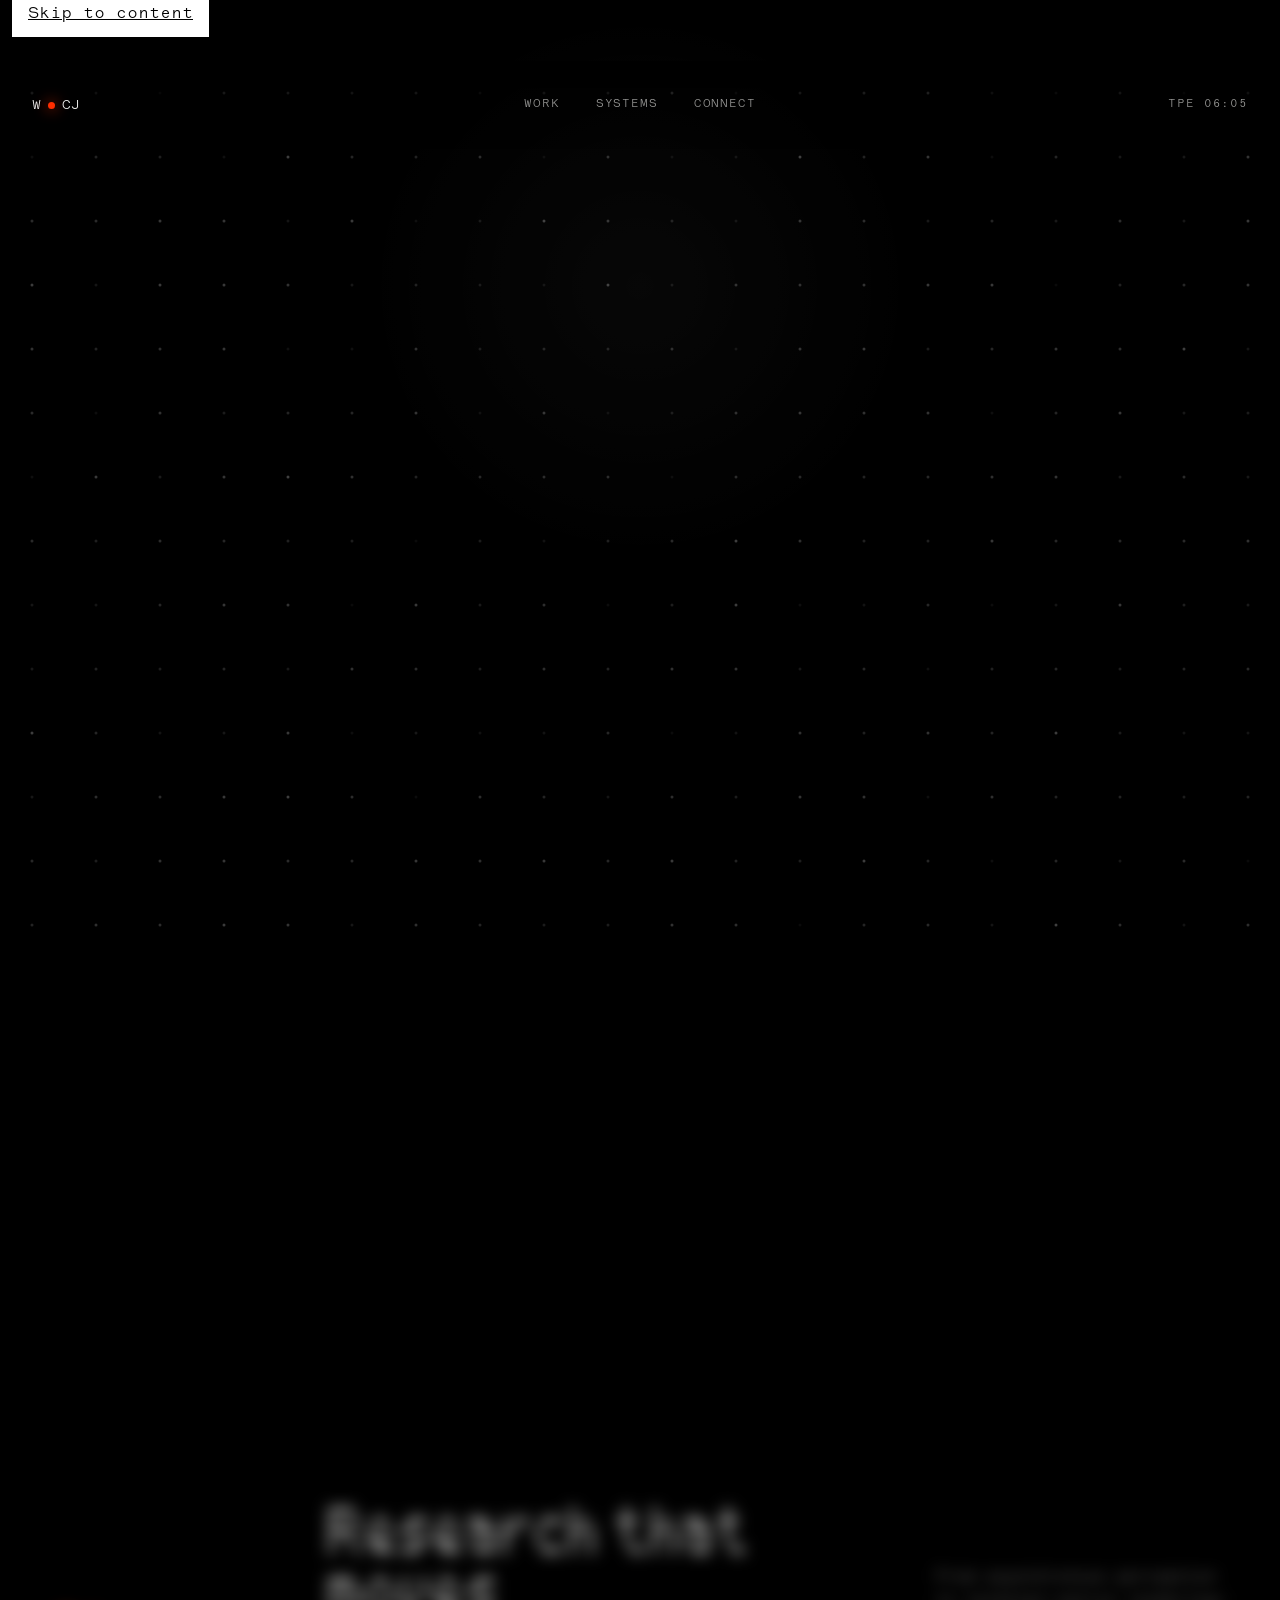
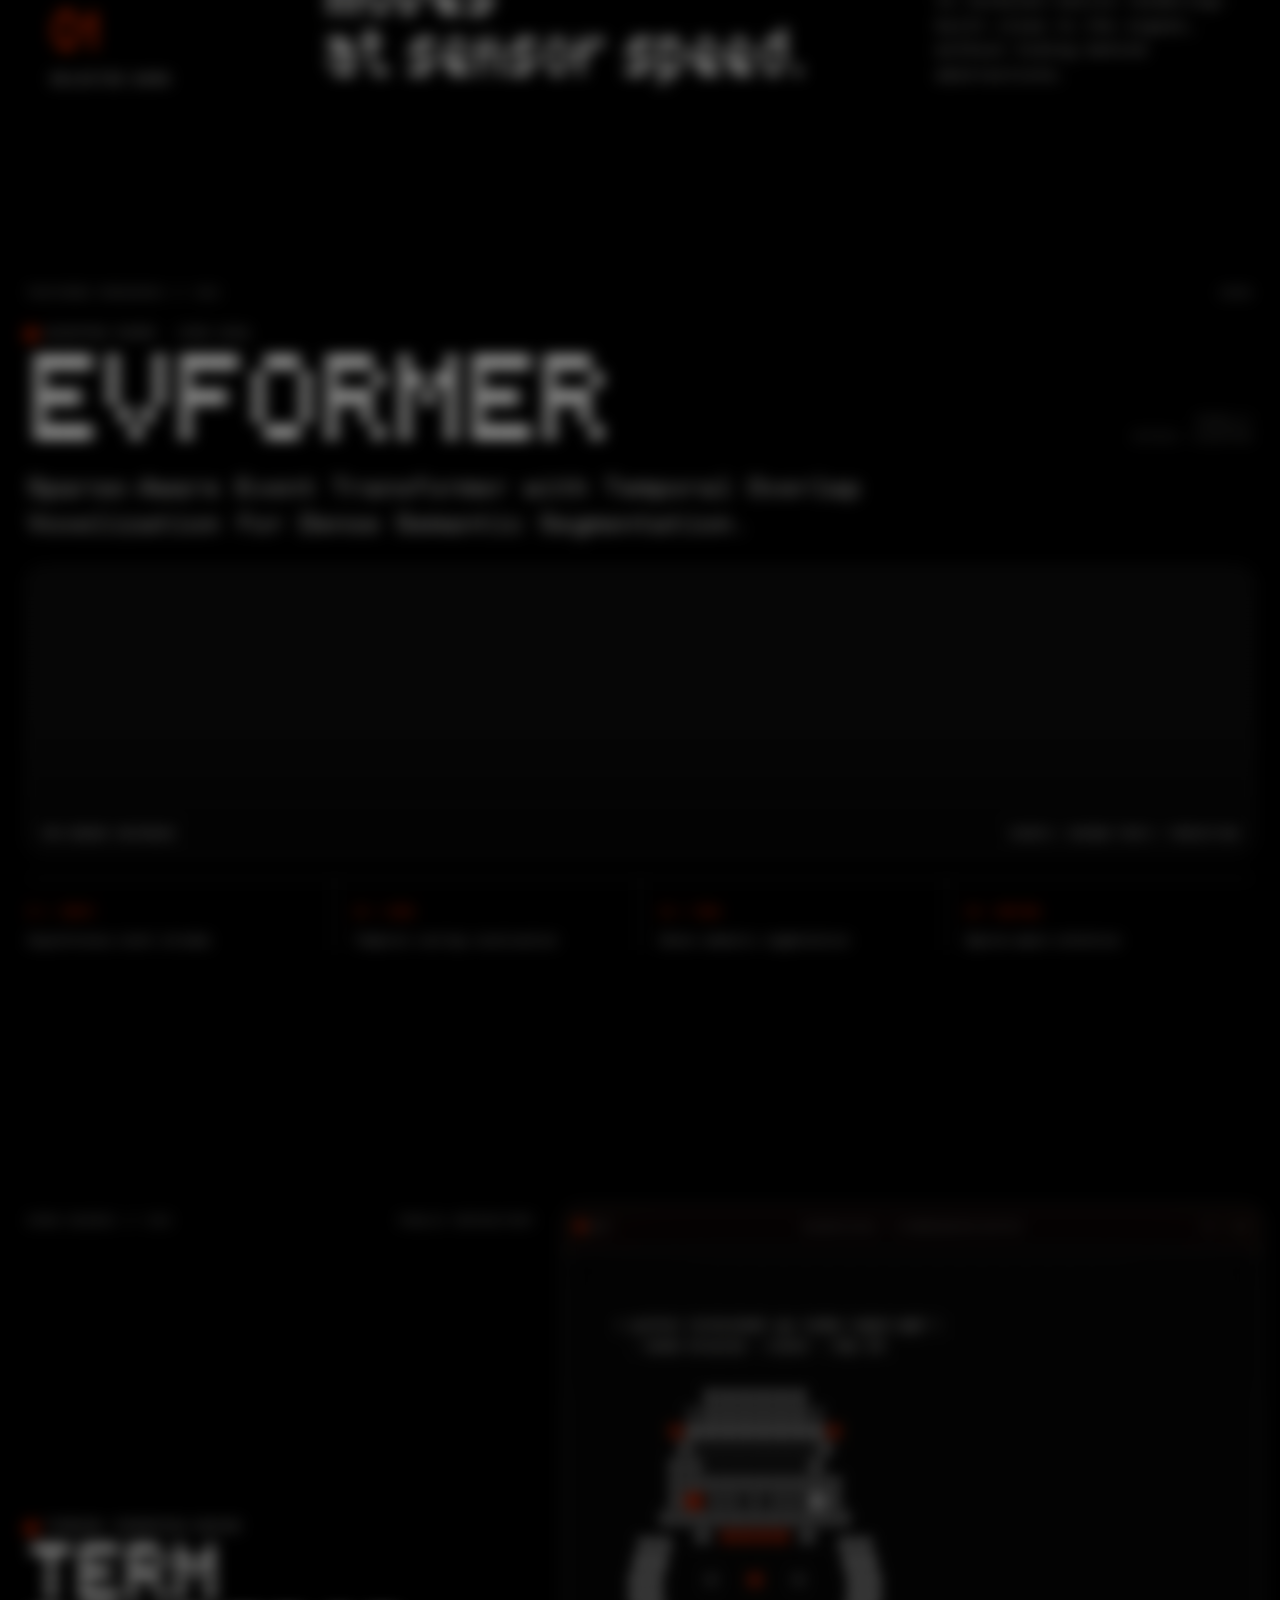
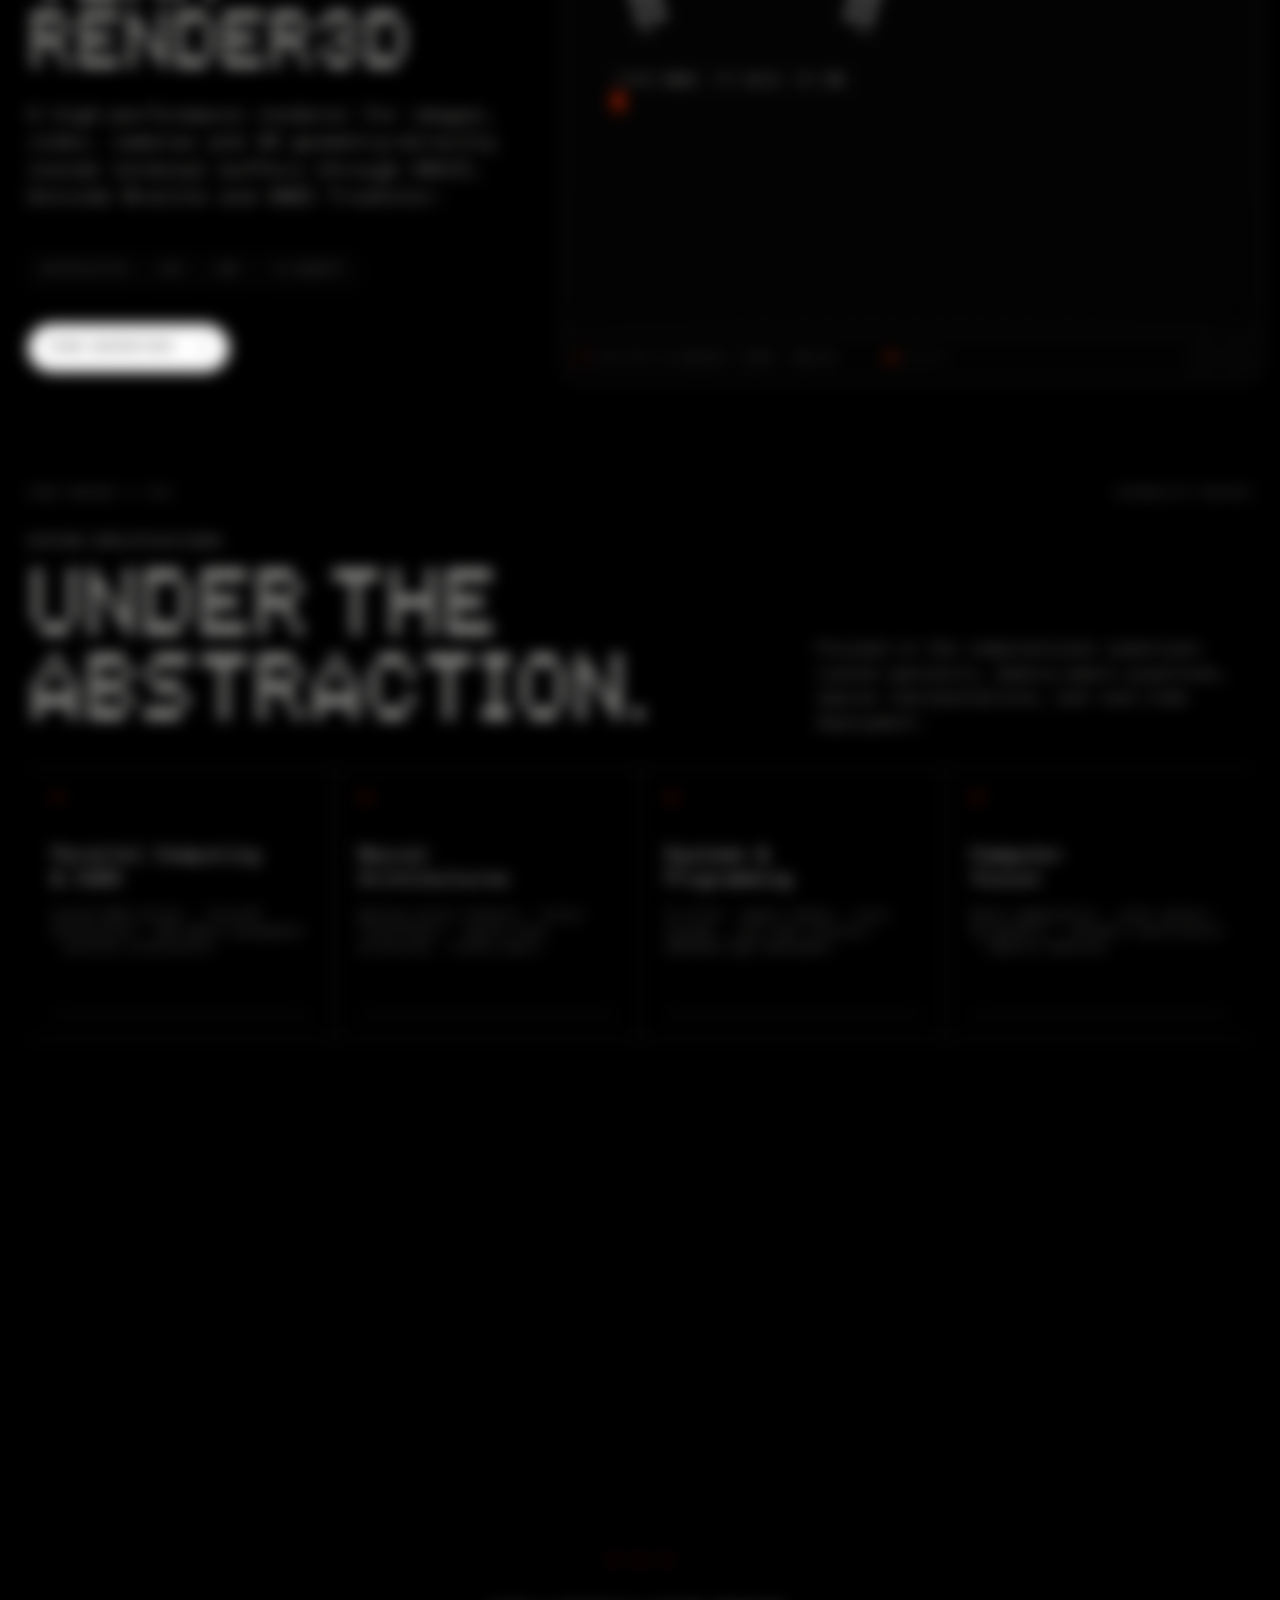
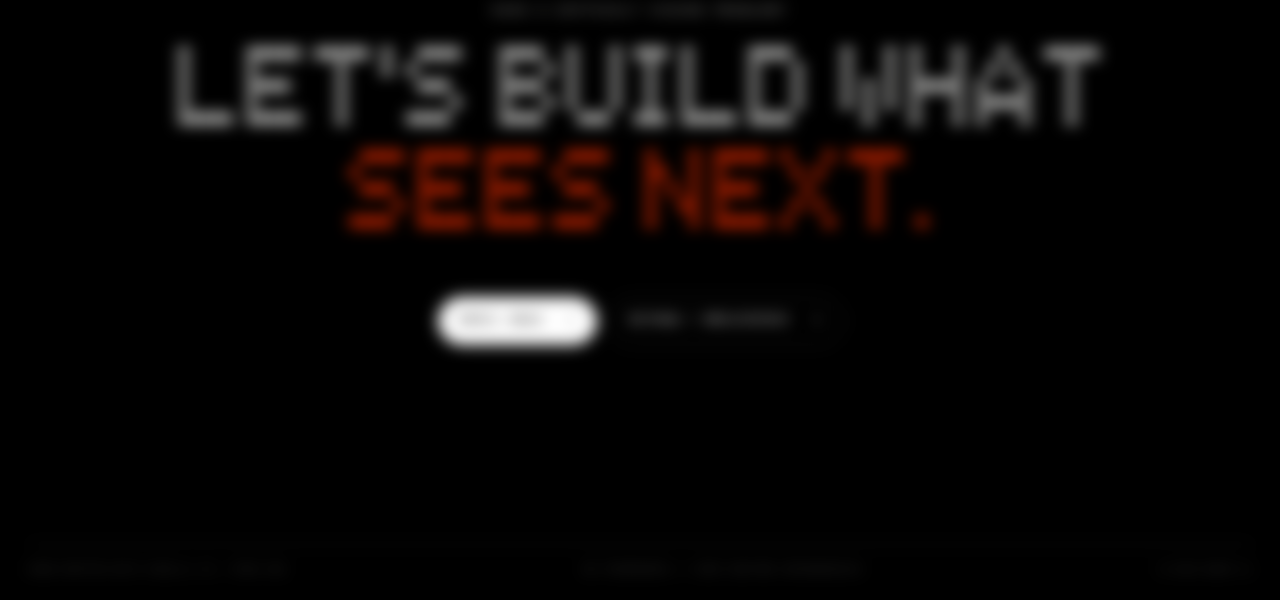
==== commit 806ff49c: "Add SVG car art and styles for dot representation" ====
--- a/index.html
+++ b/index.html
@@ -181,12 +181,142 @@
               <pre aria-hidden="true"><code><span class="dim">$</span> python termrender.py video input.mp4 \
   --mode braille --color --fps 24
 
-<span class="red">⣿⣿⣿⣿⣷⣄</span>      <span class="bright">⣀⣤⣶⣿⣿⣿⣿</span>
-<span class="red">⣿⡿⠛⠻⣿⣿⣦</span>  <span class="bright">⣠⣿⣿⡿⠛⠉⠉</span>
-<span class="red">⣿⡇  ⠈⢿⣿⣿</span><span class="bright">⣿⣿⣿⠋  ⣀⣀</span>
-<span class="red">⣿⣧⡀  ⠈⣿⣿</span><span class="bright">⣿⣿⡇  ⣾⣿⣿</span>
-<span class="red">⠹⣿⣿⣶⣾⣿⡿</span><span class="bright">⢿⣿⣿⣦⣀⣿⣿</span>
-  <span class="red">⠉⠛⠛⠛⠉</span>    <span class="bright">⠙⠻⠿⠿⠛⠁</span>
+<svg class="dot-bronco-svg" viewBox="0 0 320 300" width="280" height="262" xmlns="http://www.w3.org/2000/svg">
+  <!-- Row 1: 車顶箱/裝備箱 (Roof Cases) -->
+  <circle cx="110" cy="20" r="4" fill="#ffffff" />
+  <circle cx="130" cy="20" r="4" fill="#ffffff" />
+  <circle cx="150" cy="20" r="4" fill="#ffffff" />
+  <circle cx="170" cy="20" r="4" fill="#ffffff" />
+  <circle cx="190" cy="20" r="4" fill="#ffffff" />
+  <circle cx="210" cy="20" r="4" fill="#ffffff" />
+
+  <!-- Row 2: 車頂行李架 (Roof Rack Base) -->
+  <circle cx="90" cy="40" r="4" fill="#ffffff" opacity="0.6" />
+  <circle cx="110" cy="40" r="4" fill="#ffffff" />
+  <circle cx="130" cy="40" r="4" fill="#ffffff" />
+  <circle cx="150" cy="40" r="4" fill="#ffffff" />
+  <circle cx="170" cy="40" r="4" fill="#ffffff" />
+  <circle cx="190" cy="40" r="4" fill="#ffffff" />
+  <circle cx="210" cy="40" r="4" fill="#ffffff" />
+  <circle cx="230" cy="40" r="4" fill="#ffffff" opacity="0.6" />
+
+  <!-- Row 3: 頂部 LED 強光條燈 (LED Light Bar) -->
+  <circle cx="70" cy="60" r="4.5" fill="#ff2e00" />
+  <circle cx="90" cy="60" r="4.5" fill="#ffffff" />
+  <circle cx="110" cy="60" r="4.5" fill="#ffffff" />
+  <circle cx="130" cy="60" r="4.5" fill="#ffffff" />
+  <circle cx="150" cy="60" r="4.5" fill="#ffffff" />
+  <circle cx="170" cy="60" r="4.5" fill="#ffffff" />
+  <circle cx="190" cy="60" r="4.5" fill="#ffffff" />
+  <circle cx="210" cy="60" r="4.5" fill="#ffffff" />
+  <circle cx="230" cy="60" r="4.5" fill="#ffffff" />
+  <circle cx="250" cy="60" r="4.5" fill="#ff2e00" />
+
+  <!-- Row 4: 擋風玻璃上緣 & 兩側 A 柱 -->
+  <circle cx="80" cy="80" r="4" fill="#ffffff" />
+  <circle cx="100" cy="80" r="4" fill="#ffffff" opacity="0.3" />
+  <circle cx="120" cy="80" r="4" fill="#ffffff" opacity="0.3" />
+  <circle cx="140" cy="80" r="4" fill="#ffffff" opacity="0.3" />
+  <circle cx="160" cy="80" r="4" fill="#ffffff" opacity="0.3" />
+  <circle cx="180" cy="80" r="4" fill="#ffffff" opacity="0.3" />
+  <circle cx="200" cy="80" r="4" fill="#ffffff" opacity="0.3" />
+  <circle cx="220" cy="80" r="4" fill="#ffffff" opacity="0.3" />
+  <circle cx="240" cy="80" r="4" fill="#ffffff" />
+
+  <!-- Row 5: 擋风玻璃下緣 & 右側呼吸管 (Snorkel) -->
+  <circle cx="70" cy="100" r="4" fill="#ffffff" /> <!-- 呼吸管頂部 -->
+  <circle cx="90" cy="100" r="4" fill="#ffffff" />
+  <circle cx="110" cy="100" r="4" fill="#ffffff" opacity="0.2" />
+  <circle cx="130" cy="100" r="4" fill="#ffffff" opacity="0.2" />
+  <circle cx="150" cy="100" r="4" fill="#ffffff" opacity="0.2" />
+  <circle cx="170" cy="100" r="4" fill="#ffffff" opacity="0.2" />
+  <circle cx="190" cy="100" r="4" fill="#ffffff" opacity="0.2" />
+  <circle cx="210" cy="100" r="4" fill="#ffffff" opacity="0.2" />
+  <circle cx="230" cy="100" r="4" fill="#ffffff" />
+
+  <!-- Row 6: 引擎蓋 (Hood & Fenders) -->
+  <circle cx="70" cy="120" r="4" fill="#ffffff" /> <!-- 呼吸管下段 -->
+  <circle cx="90" cy="120" r="4" fill="#ffffff" />
+  <circle cx="110" cy="120" r="4" fill="#ffffff" />
+  <circle cx="130" cy="120" r="4" fill="#ffffff" />
+  <circle cx="150" cy="120" r="4" fill="#ffffff" />
+  <circle cx="170" cy="120" r="4" fill="#ffffff" />
+  <circle cx="190" cy="120" r="4" fill="#ffffff" />
+  <circle cx="210" cy="120" r="4" fill="#ffffff" />
+  <circle cx="230" cy="120" r="4" fill="#ffffff" />
+  <circle cx="250" cy="120" r="4" fill="#ffffff" />
+
+  <!-- Row 7: Bronco 經典水箱護罩 & 大圓燈 (Grille & Headlights) -->
+  <circle cx="70" cy="140" r="4" fill="#ffffff" />
+  <circle cx="90" cy="140" r="7" fill="#ff2e00" /> <!-- 左圓燈 (Outer Ring) -->
+  <circle cx="90" cy="140" r="3" fill="#000000" /> <!-- 左圓燈 (Inner Pupil) -->
+  <circle cx="115" cy="140" r="3.5" fill="#ffffff" />
+  <circle cx="135" cy="140" r="3.5" fill="#ffffff" />
+  <circle cx="160" cy="140" r="3.5" fill="#ffffff" />
+  <circle cx="185" cy="140" r="3.5" fill="#ffffff" />
+  <circle cx="205" cy="140" r="3.5" fill="#ffffff" />
+  <circle cx="230" cy="140" r="7" fill="#ffffff" /> <!-- 右圓燈 -->
+  <circle cx="230" cy="140" r="3" fill="#000000" />
+  <circle cx="250" cy="140" r="4" fill="#ffffff" />
+
+  <!-- Row 8: 競技前保桿 (Off-road Bumper) -->
+  <circle cx="60" cy="160" r="4" fill="#ffffff" />
+  <circle cx="80" cy="160" r="4" fill="#ffffff" />
+  <circle cx="100" cy="160" r="4" fill="#ffffff" />
+  <circle cx="120" cy="160" r="4" fill="#ffffff" />
+  <circle cx="140" cy="160" r="4" fill="#ffffff" />
+  <circle cx="160" cy="160" r="4" fill="#ffffff" />
+  <circle cx="180" cy="160" r="4" fill="#ffffff" />
+  <circle cx="200" cy="160" r="4" fill="#ffffff" />
+  <circle cx="220" cy="160" r="4" fill="#ffffff" />
+  <circle cx="240" cy="160" r="4" fill="#ffffff" />
+  <circle cx="260" cy="160" r="4" fill="#ffffff" />
+
+  <!-- Row 9: 絞盤與拖車鉤 (Winch & Recovery Hooks) -->
+  <circle cx="100" cy="180" r="4" fill="#ffffff" />
+  <circle cx="130" cy="180" r="4.5" fill="#ff2e00" /> <!-- 絞盤鉤 -->
+  <circle cx="150" cy="180" r="4.5" fill="#ff2e00" />
+  <circle cx="170" cy="180" r="4.5" fill="#ff2e00" />
+  <circle cx="190" cy="180" r="4.5" fill="#ff2e00" />
+  <circle cx="220" cy="180" r="4" fill="#ffffff" />
+
+  <!-- Row 10: 前輪上胎紋 (Tire Upper Tread) -->
+  <circle cx="35" cy="190" r="4.5" fill="#ffffff" />
+  <circle cx="55" cy="190" r="4.5" fill="#ffffff" />
+  <circle cx="265" cy="190" r="4.5" fill="#ffffff" />
+  <circle cx="285" cy="190" r="4.5" fill="#ffffff" />
+
+  <!-- Row 11: 巨大越野胎胎心 (Tire Upper Middle) -->
+  <circle cx="30" cy="210" r="5" fill="#ffffff" />
+  <circle cx="50" cy="210" r="5" fill="#ffffff" />
+  <circle cx="270" cy="210" r="5" fill="#ffffff" />
+  <circle cx="290" cy="210" r="5" fill="#ffffff" />
+
+  <!-- Row 12: 輪胎腰線與懸吊 (Tire Middle & Axle) -->
+  <circle cx="25" cy="230" r="5" fill="#ffffff" />
+  <circle cx="45" cy="230" r="5" fill="#ffffff" />
+  <circle cx="110" cy="230" r="3.5" fill="#ffffff" opacity="0.5" />
+  <circle cx="160" cy="230" r="4.5" fill="#ff2e00" /> <!-- 中央差速器/連桿點綴 -->
+  <circle cx="210" cy="230" r="3.5" fill="#ffffff" opacity="0.5" />
+  <circle cx="275" cy="230" r="5" fill="#ffffff" />
+  <circle cx="295" cy="230" r="5" fill="#ffffff" />
+
+  <!-- Row 13: 輪胎下緣 (Tire Lower Middle) -->
+  <circle cx="25" cy="250" r="5" fill="#ffffff" />
+  <circle cx="45" cy="250" r="5" fill="#ffffff" />
+  <circle cx="275" cy="250" r="5" fill="#ffffff" />
+  <circle cx="295" cy="250" r="5" fill="#ffffff" />
+
+  <!-- Row 14: 著地胎紋 (Tire Contact Patch) -->
+  <circle cx="30" cy="270" r="4.5" fill="#ffffff" />
+  <circle cx="50" cy="270" r="4.5" fill="#ffffff" />
+  <circle cx="270" cy="270" r="4.5" fill="#ffffff" />
+  <circle cx="290" cy="270" r="4.5" fill="#ffffff" />
+
+  <!-- Row 15: 接地防護/底盤 (Ground Base) -->
+  <circle cx="35" cy="285" r="3.5" fill="#ffffff" opacity="0.7" />
+  <circle cx="285" cy="285" r="3.5" fill="#ffffff" opacity="0.7" />
+</svg>
 
 <span class="dim">FRAME</span> 0842  <span class="dim">FPS</span> 24.0  <span class="dim">GPU</span> ON
 <span class="red">▋</span></code></pre>
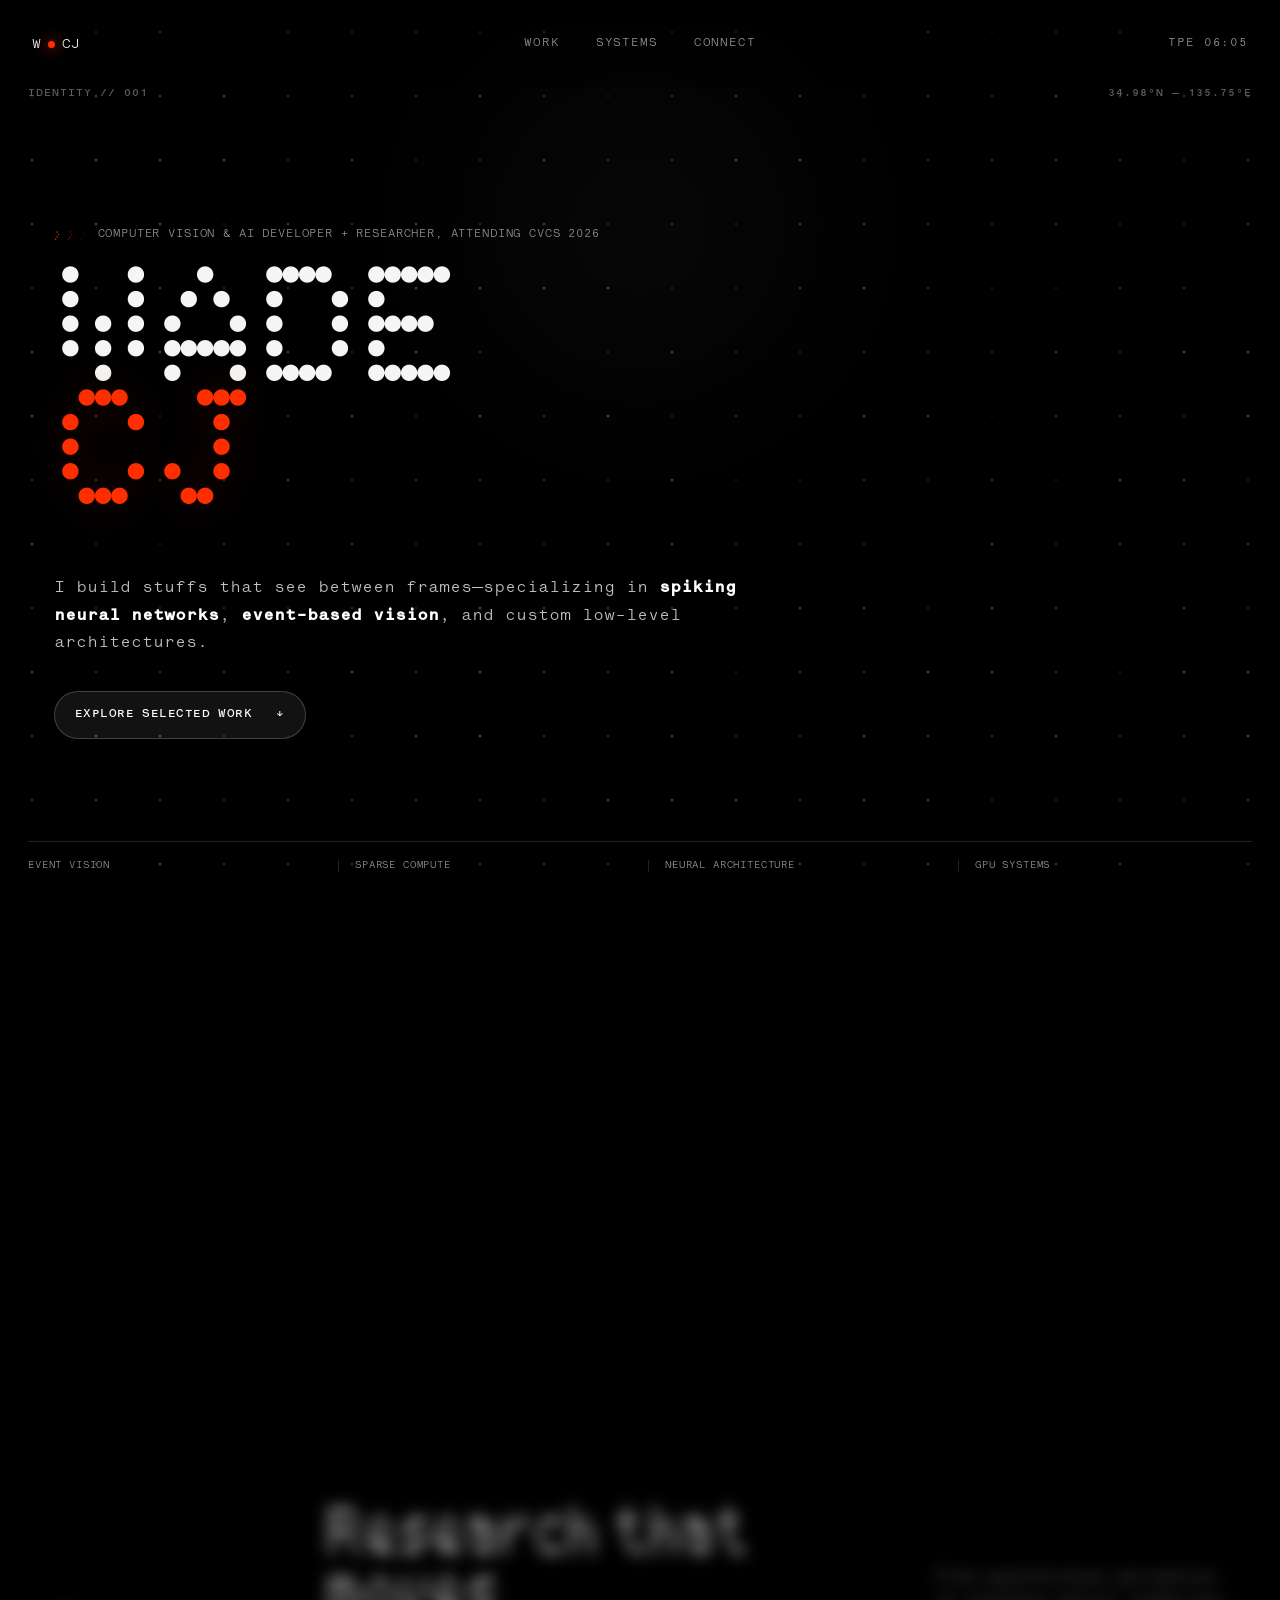
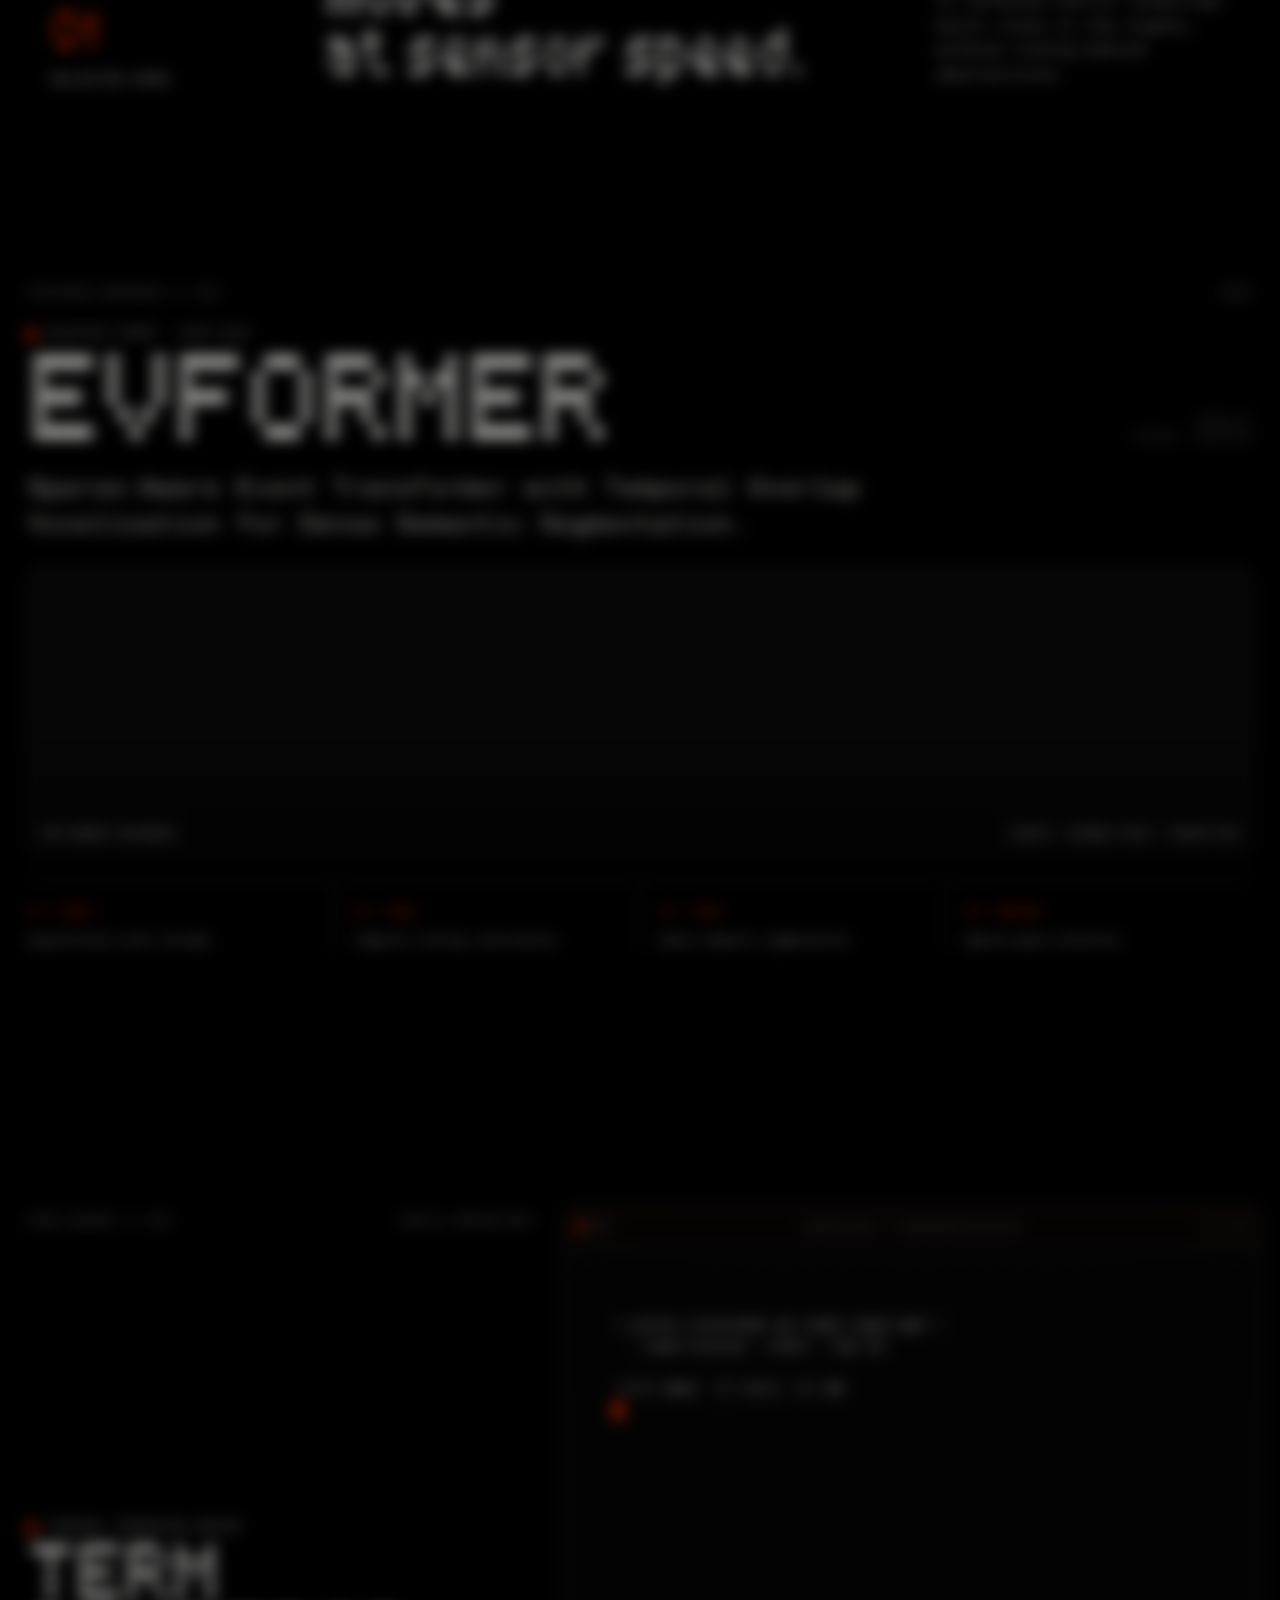
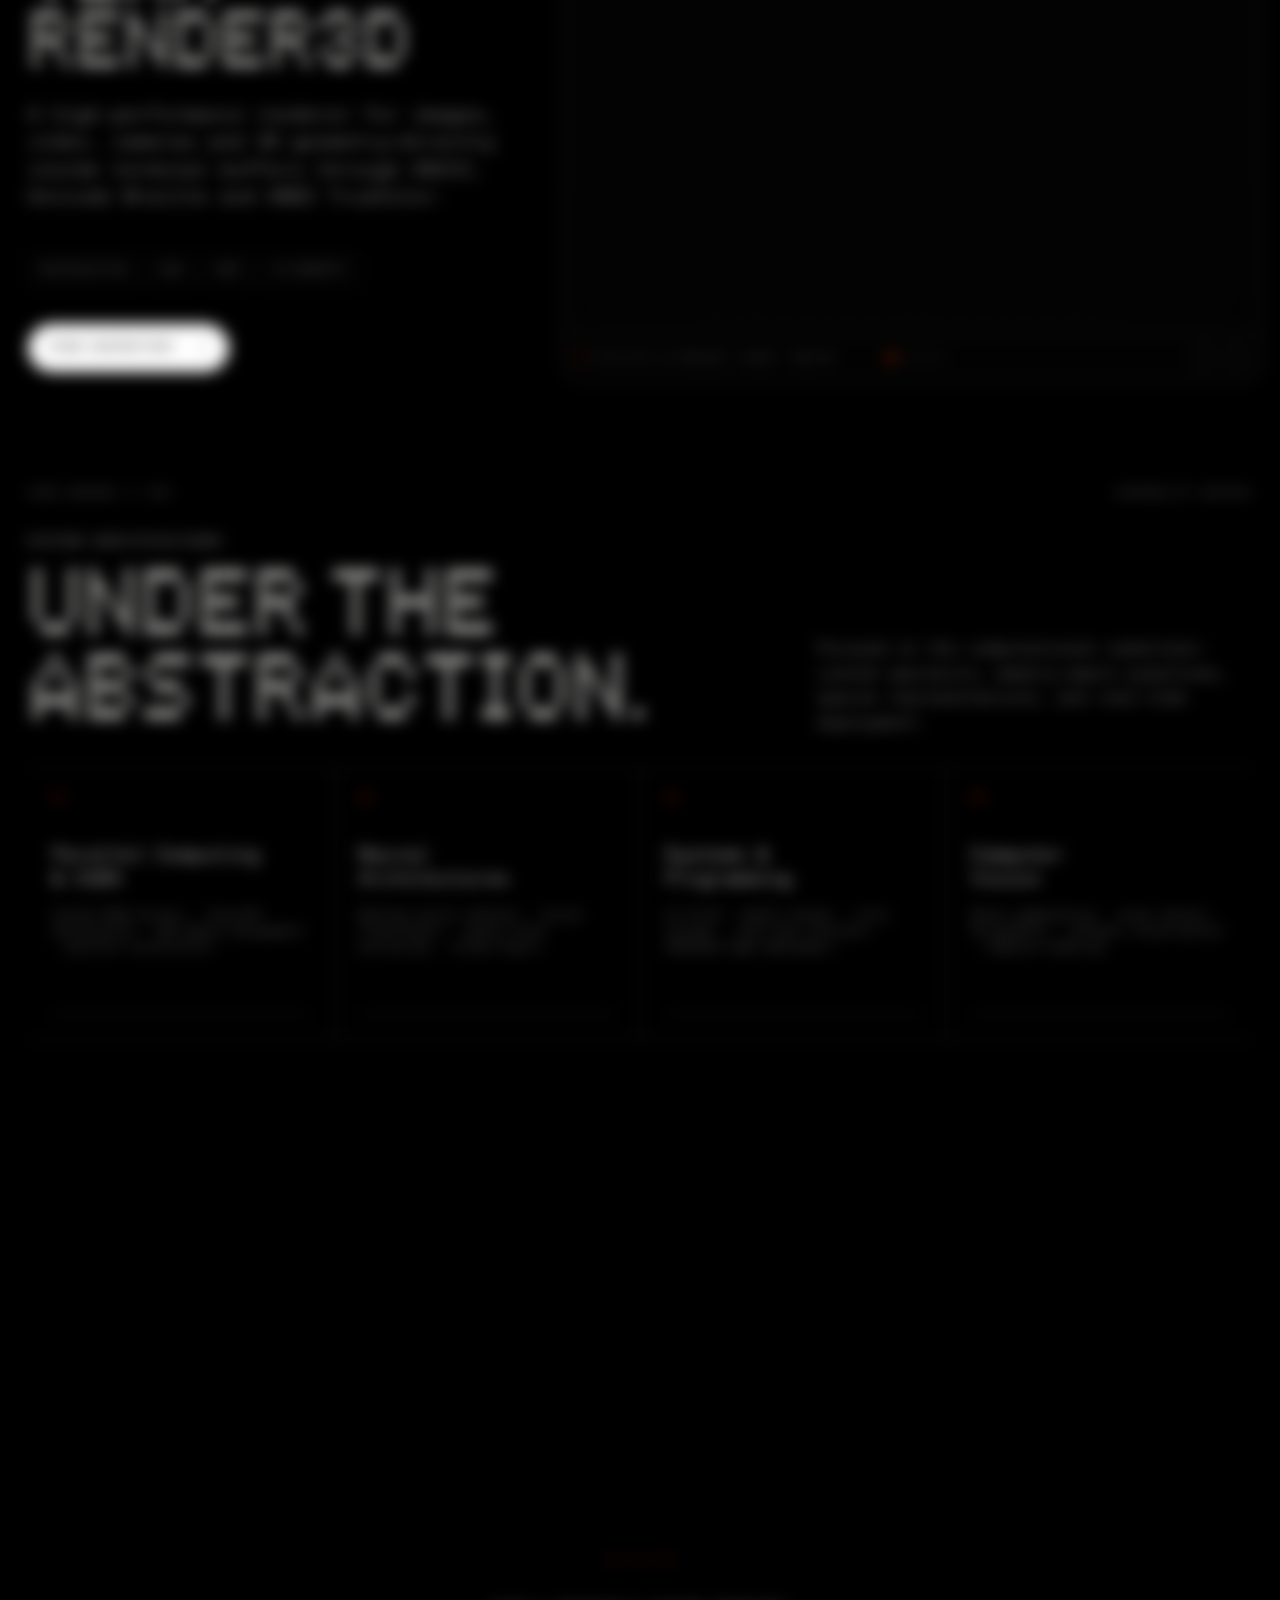
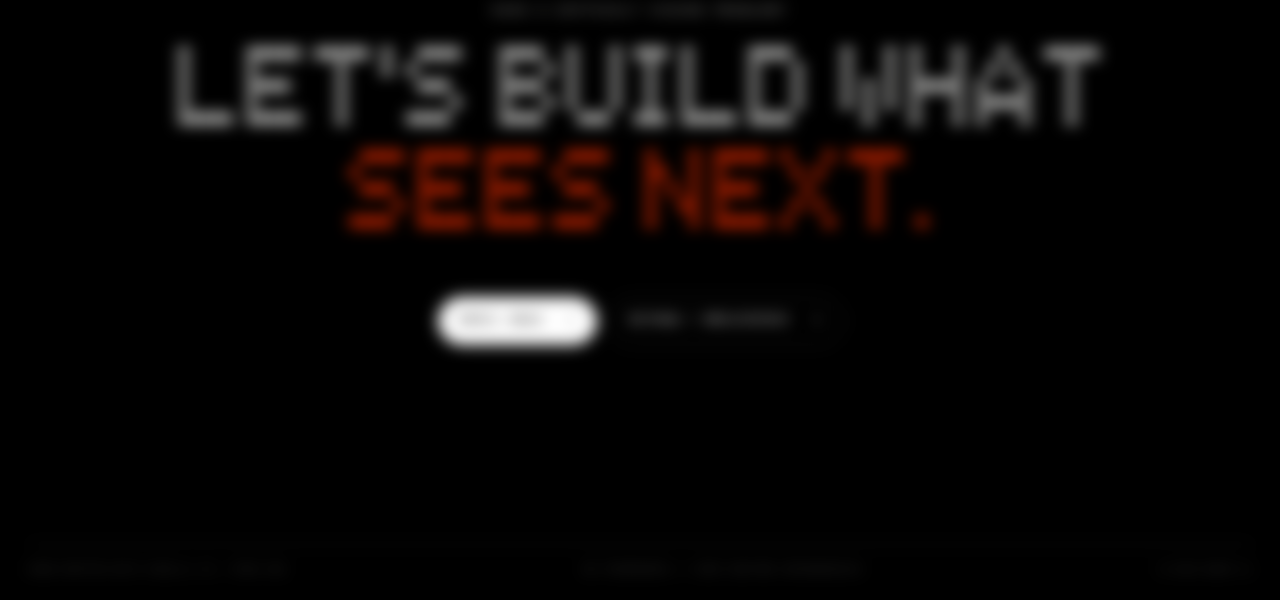
==== commit d4b019d0: "Update Bronco SVG display styles and adjust terminal slide layout" ====
--- a/index.html
+++ b/index.html
@@ -181,7 +181,11 @@
               <pre aria-hidden="true"><code><span class="dim">$</span> python termrender.py video input.mp4 \
   --mode braille --color --fps 24
 
-<svg class="dot-bronco-svg" viewBox="0 0 320 300" width="280" height="262" xmlns="http://www.w3.org/2000/svg">
+<span class="dim">FRAME</span> 0842  <span class="dim">FPS</span> 24.0  <span class="dim">GPU</span> ON
+<span class="red">▋</span></code></pre>
+            </figure>
+            <figure class="terminal-slide terminal-bronco-slide" data-path="BRONCO.SVG" data-command="svg bronco.svg --mode dot --color">
+<svg class="dot-bronco-svg" viewBox="18 12 284 280" role="img" aria-label="Dot-matrix front view of a Ford Bronco" xmlns="http://www.w3.org/2000/svg">
   <!-- Row 1: 車顶箱/裝備箱 (Roof Cases) -->
   <circle cx="110" cy="20" r="4" fill="#ffffff" />
   <circle cx="130" cy="20" r="4" fill="#ffffff" />
@@ -317,9 +321,6 @@
   <circle cx="35" cy="285" r="3.5" fill="#ffffff" opacity="0.7" />
   <circle cx="285" cy="285" r="3.5" fill="#ffffff" opacity="0.7" />
 </svg>
-
-<span class="dim">FRAME</span> 0842  <span class="dim">FPS</span> 24.0  <span class="dim">GPU</span> ON
-<span class="red">▋</span></code></pre>
             </figure>
             <figure class="terminal-slide" data-path="AGERA.GIF" data-command="video agera.gif --mode braille --color">
               <img src="assets/termrender/agera.gif" alt="Animated ASCII rendering of a Koenigsegg Agera" loading="lazy" />
--- a/styles.css
+++ b/styles.css
@@ -856,6 +856,17 @@
   transition-delay: 0s;
 }
 
+.terminal-bronco-slide {
+  place-items: center;
+}
+
+.dot-bronco-svg {
+  width: min(88%, 780px);
+  height: 88%;
+  display: block;
+  filter: drop-shadow(0 0 18px rgba(255, 46, 0, 0.08));
+}
+
 .terminal-slide img {
   width: 100%;
   height: 100%;
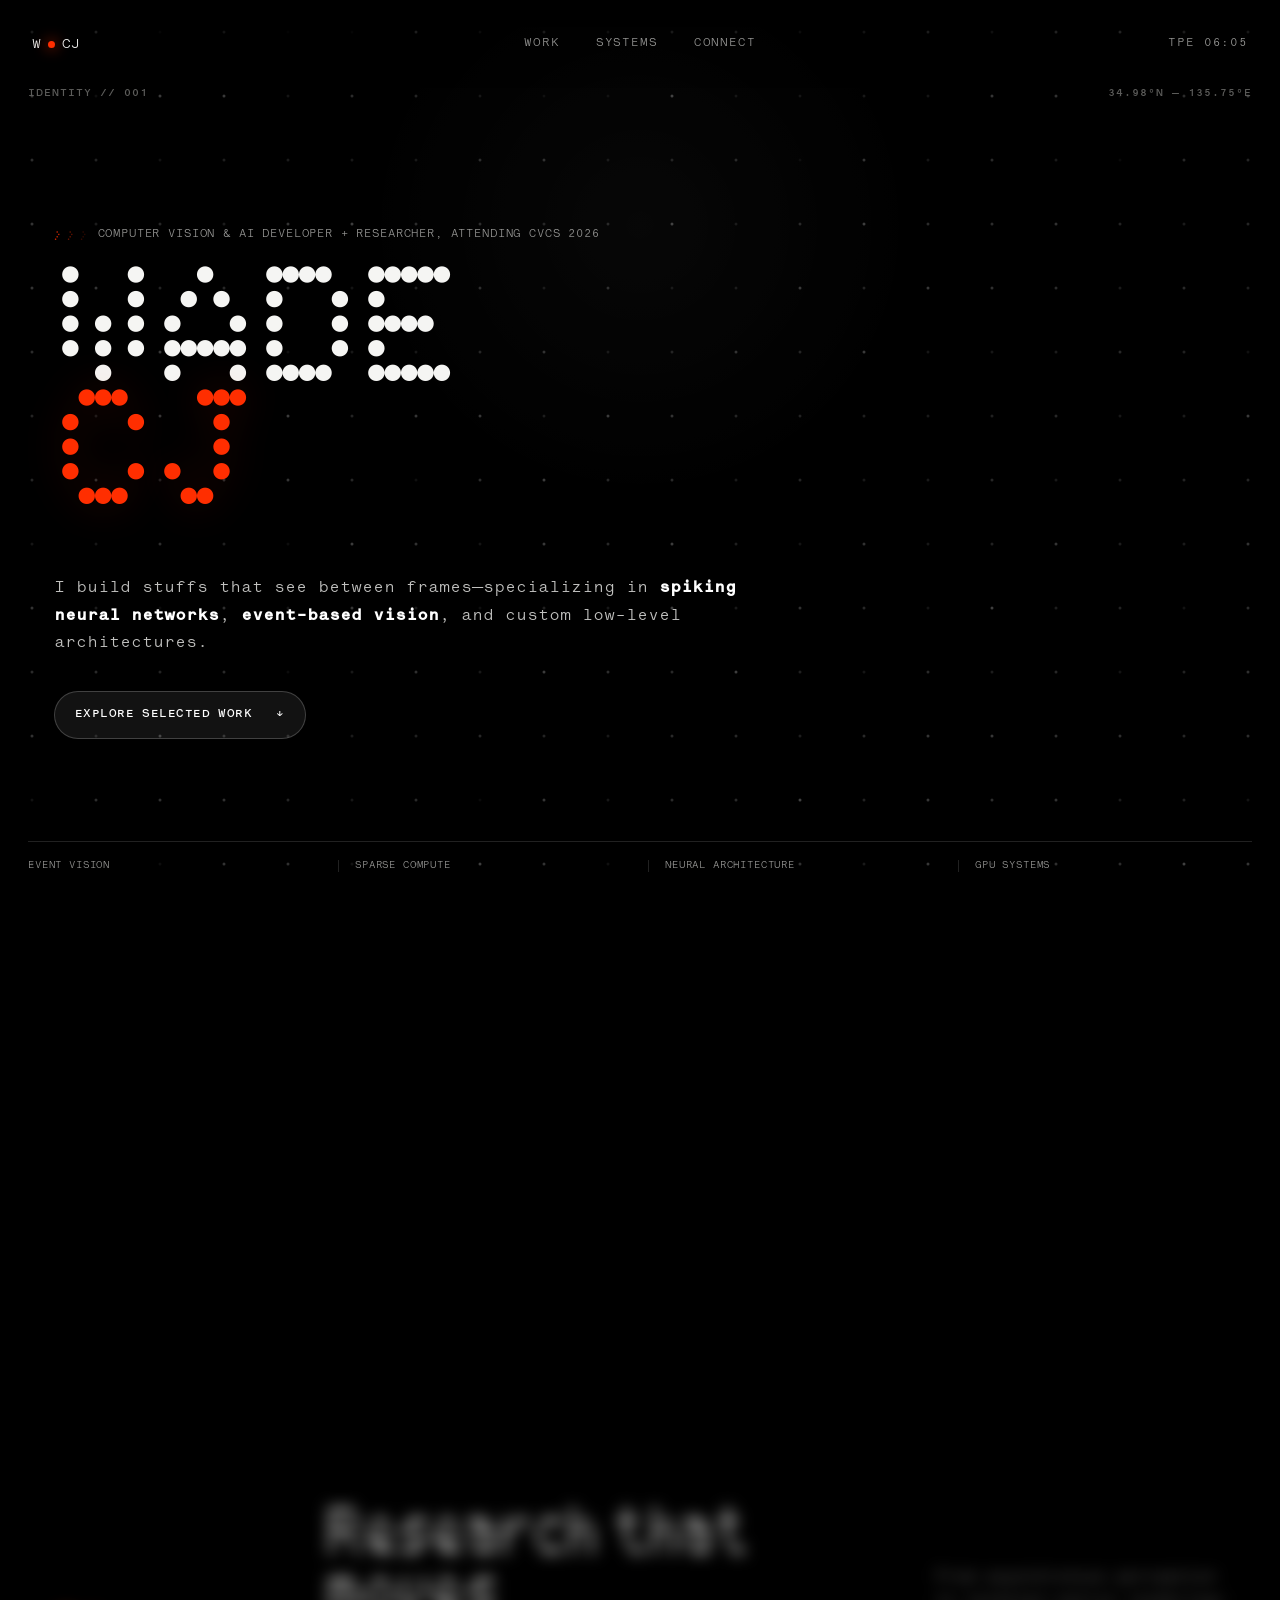
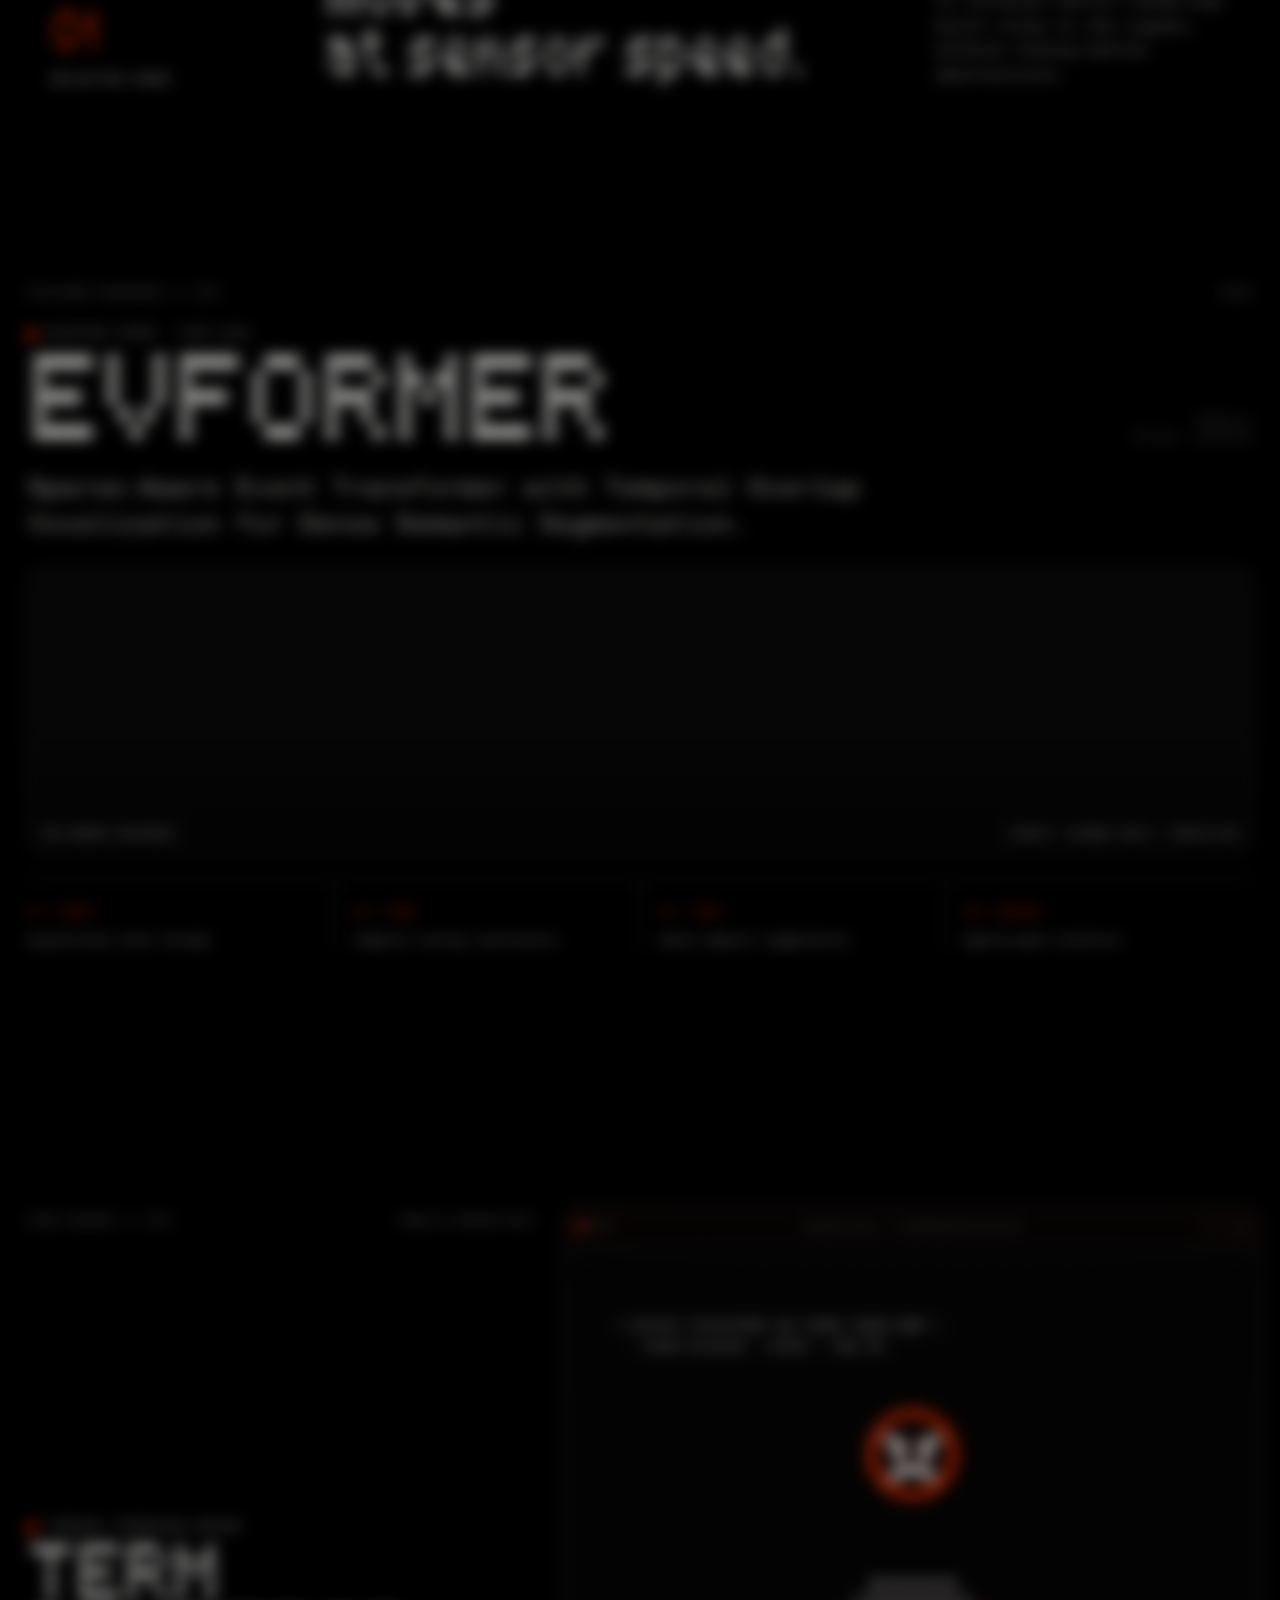
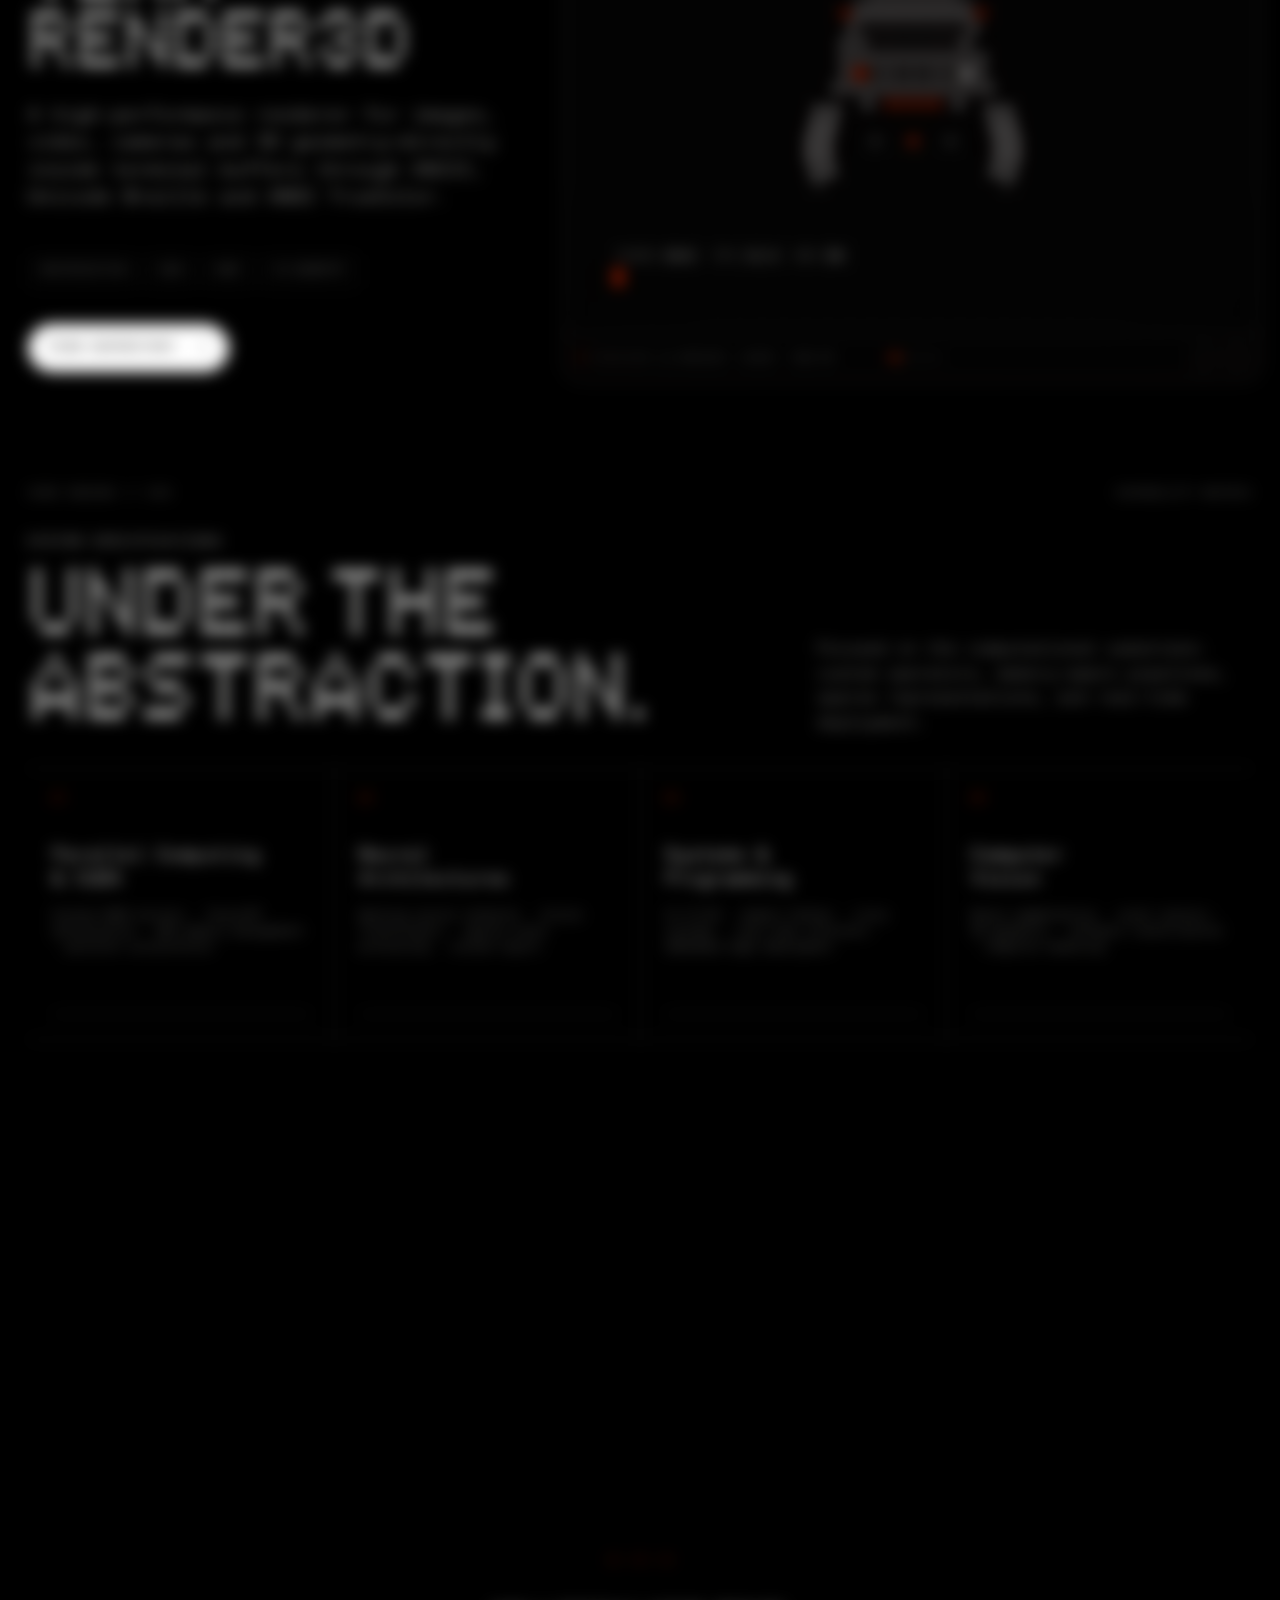
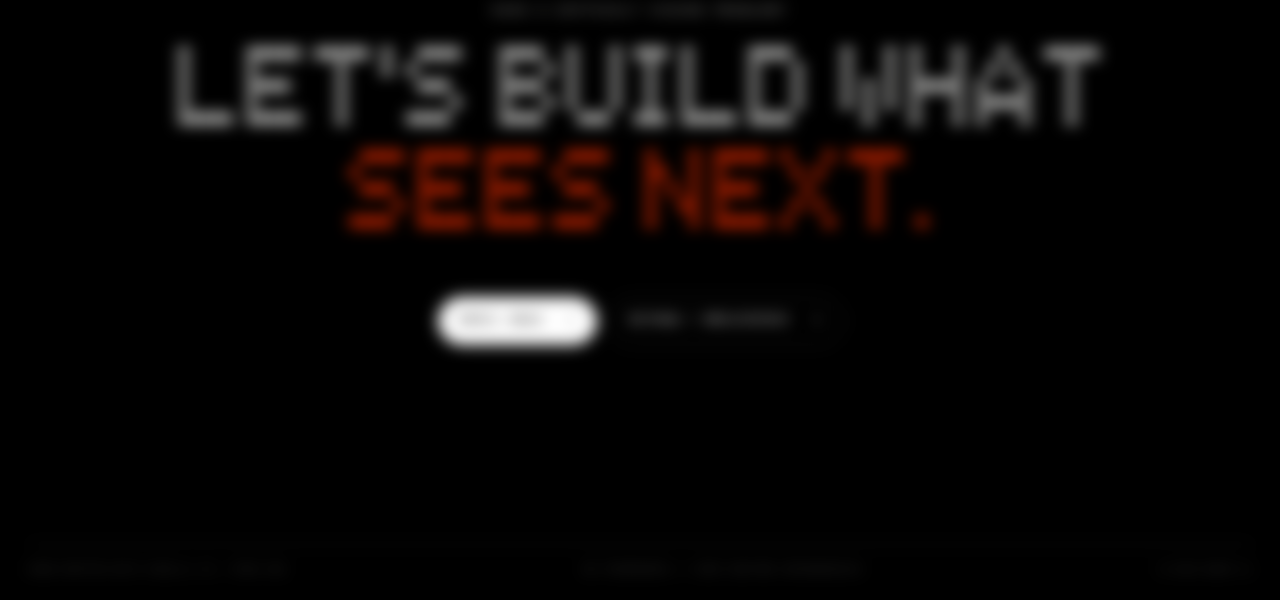
==== commit 61113235: "Refactor SVG favicon and update terminal slide styles for improved layout and responsiveness" ====
--- a/index.html
+++ b/index.html
@@ -173,7 +173,7 @@
           <div class="terminal-topbar">
             <span><i></i><i></i><i></i></span>
             <span>WADE@VISION: ~/TERMRENDER3D/<span data-terminal-path>BUFFER</span></span>
-            <span data-terminal-count>01 / 07</span>
+            <span data-terminal-count>01 / 06</span>
           </div>
 
           <div class="terminal-stage">
@@ -181,10 +181,14 @@
               <pre aria-hidden="true"><code><span class="dim">$</span> python termrender.py video input.mp4 \
   --mode braille --color --fps 24
 
-<span class="dim">FRAME</span> 0842  <span class="dim">FPS</span> 24.0  <span class="dim">GPU</span> ON
-<span class="red">▋</span></code></pre>
-            </figure>
-            <figure class="terminal-slide terminal-bronco-slide" data-path="BRONCO.SVG" data-command="svg bronco.svg --mode dot --color">
+<svg class="terminal-code-emoji" viewBox="0 0 120 120" aria-hidden="true" xmlns="http://www.w3.org/2000/svg">
+  <circle cx="60" cy="60" r="48" fill="none" stroke="#ff2e00" stroke-width="6" />
+  <path d="M30 42 L50 50 M90 42 L70 50" fill="none" stroke="#ffffff" stroke-width="7" stroke-linecap="round" />
+  <circle cx="44" cy="61" r="6" fill="#ffffff" />
+  <circle cx="76" cy="61" r="6" fill="#ffffff" />
+  <path d="M36 88 Q60 67 84 88" fill="none" stroke="#ffffff" stroke-width="7" stroke-linecap="round" />
+</svg>
+
 <svg class="dot-bronco-svg" viewBox="18 12 284 280" role="img" aria-label="Dot-matrix front view of a Ford Bronco" xmlns="http://www.w3.org/2000/svg">
   <!-- Row 1: 車顶箱/裝備箱 (Roof Cases) -->
   <circle cx="110" cy="20" r="4" fill="#ffffff" />
@@ -321,6 +325,9 @@
   <circle cx="35" cy="285" r="3.5" fill="#ffffff" opacity="0.7" />
   <circle cx="285" cy="285" r="3.5" fill="#ffffff" opacity="0.7" />
 </svg>
+
+<span class="dim">FRAME</span> 0842  <span class="dim">FPS</span> 24.0  <span class="dim">GPU</span> ON
+<span class="red">▋</span></code></pre>
             </figure>
             <figure class="terminal-slide" data-path="AGERA.GIF" data-command="video agera.gif --mode braille --color">
               <img src="assets/termrender/agera.gif" alt="Animated ASCII rendering of a Koenigsegg Agera" loading="lazy" />
@@ -342,7 +349,7 @@
           <div class="terminal-commandbar">
             <span><i aria-hidden="true">$</i> termrender.py <span data-terminal-command>braille --color --fps 24</span></span>
             <div class="terminal-pagination" aria-hidden="true">
-              <i class="is-active"></i><i></i><i></i><i></i><i></i><i></i><i></i>
+              <i class="is-active"></i><i></i><i></i><i></i><i></i><i></i>
             </div>
             <div class="terminal-nav">
               <button class="pressable" type="button" data-terminal-prev aria-label="Previous terminal output">←</button>
--- a/styles.css
+++ b/styles.css
@@ -856,15 +856,20 @@
   transition-delay: 0s;
 }
 
-.terminal-bronco-slide {
-  place-items: center;
-}
-
 .dot-bronco-svg {
-  width: min(88%, 780px);
-  height: 88%;
+  width: min(36%, 300px);
+  height: auto;
+  margin: 0.25rem auto 1rem;
   display: block;
   filter: drop-shadow(0 0 18px rgba(255, 46, 0, 0.08));
+}
+
+.terminal-code-emoji {
+  width: clamp(72px, 8vw, 112px);
+  height: auto;
+  margin: 1.5rem auto;
+  display: block;
+  filter: drop-shadow(0 0 14px rgba(255, 46, 0, 0.16));
 }
 
 .terminal-slide img {
@@ -1308,7 +1313,9 @@
   .terminal-window { min-height: 450px; margin: 0 10px 10px; }
   .terminal-topbar { grid-template-columns: 1fr auto; }
   .terminal-topbar > span:nth-child(2) { display: none; }
-  .terminal-window pre { padding: 3.5rem 1rem; font-size: .54rem; }
+  .terminal-window pre { padding: 1.25rem 1rem; font-size: .54rem; }
+  .terminal-code-emoji { width: 52px; margin: .45rem auto; }
+  .dot-bronco-svg { width: min(32%, 100px); margin: .25rem auto .5rem; }
   .terminal-commandbar {
     grid-template-columns: minmax(0, 1fr) auto;
     gap: .5rem;
